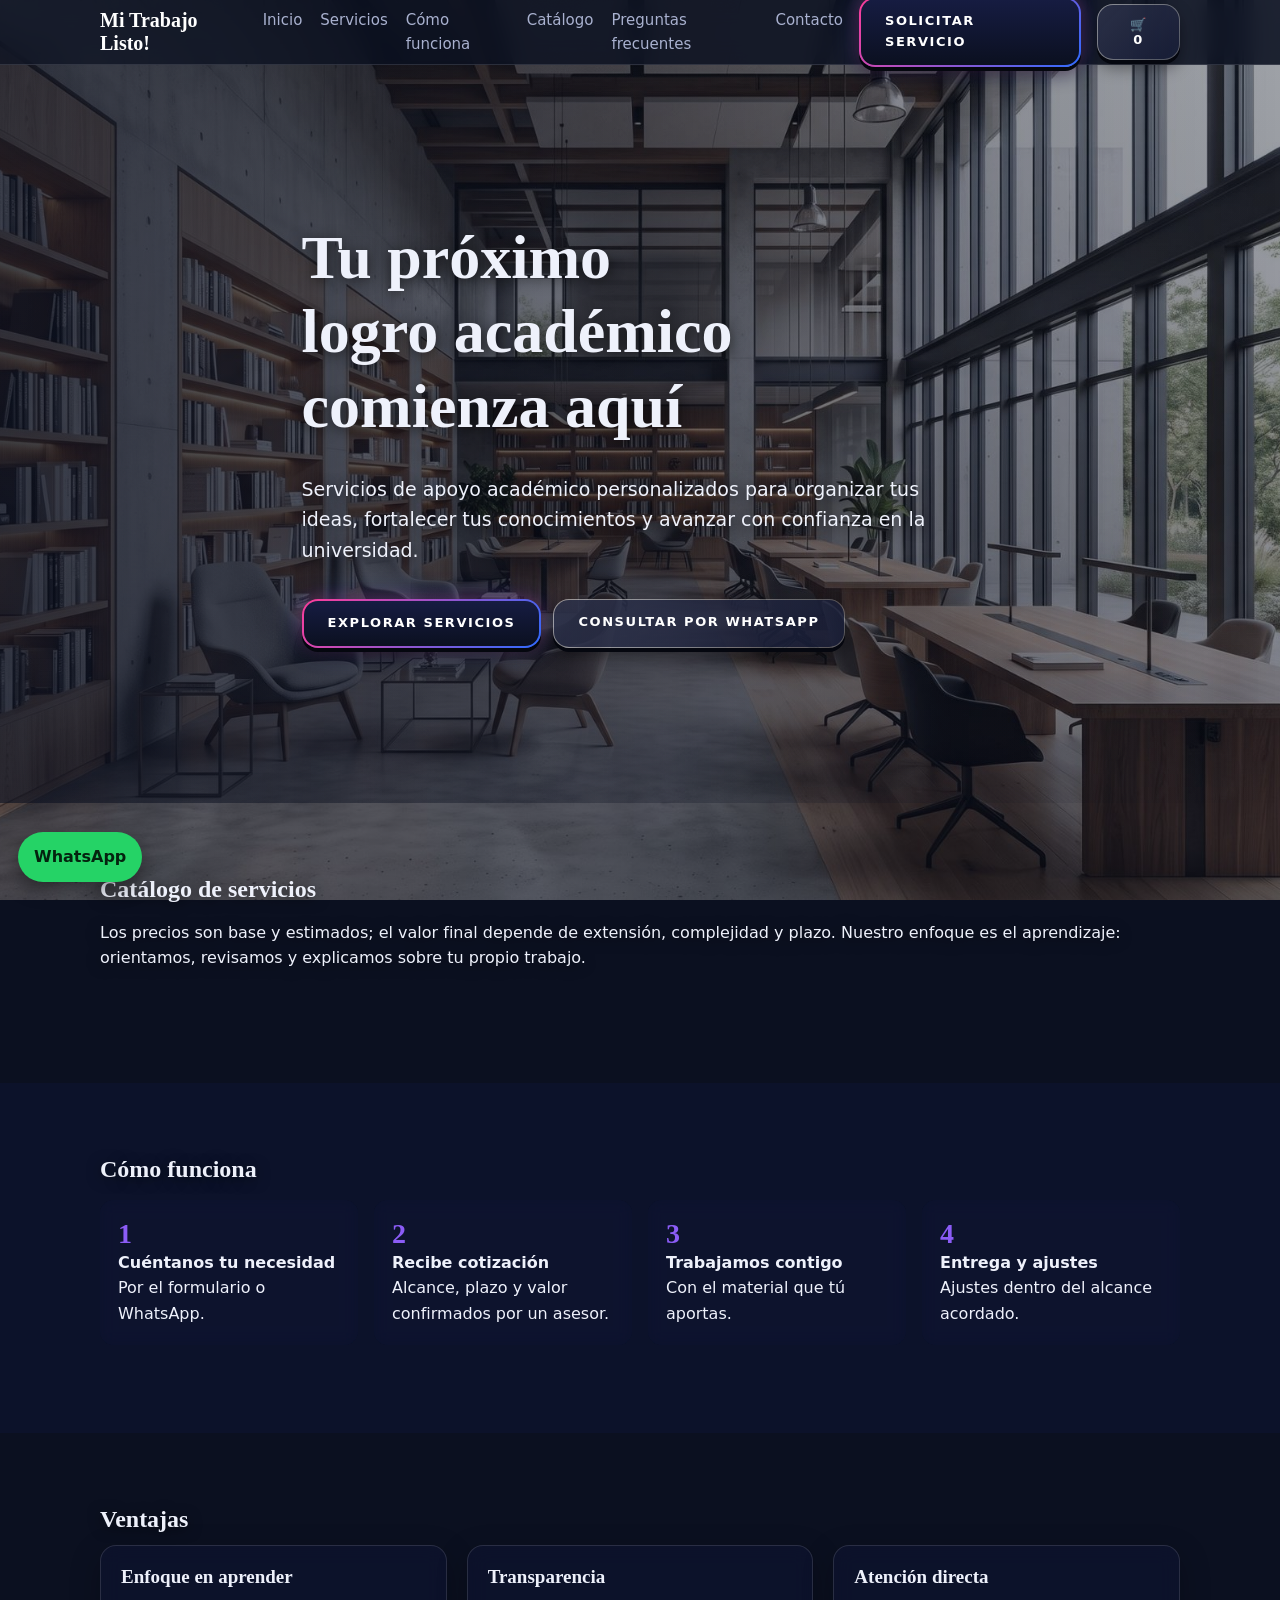
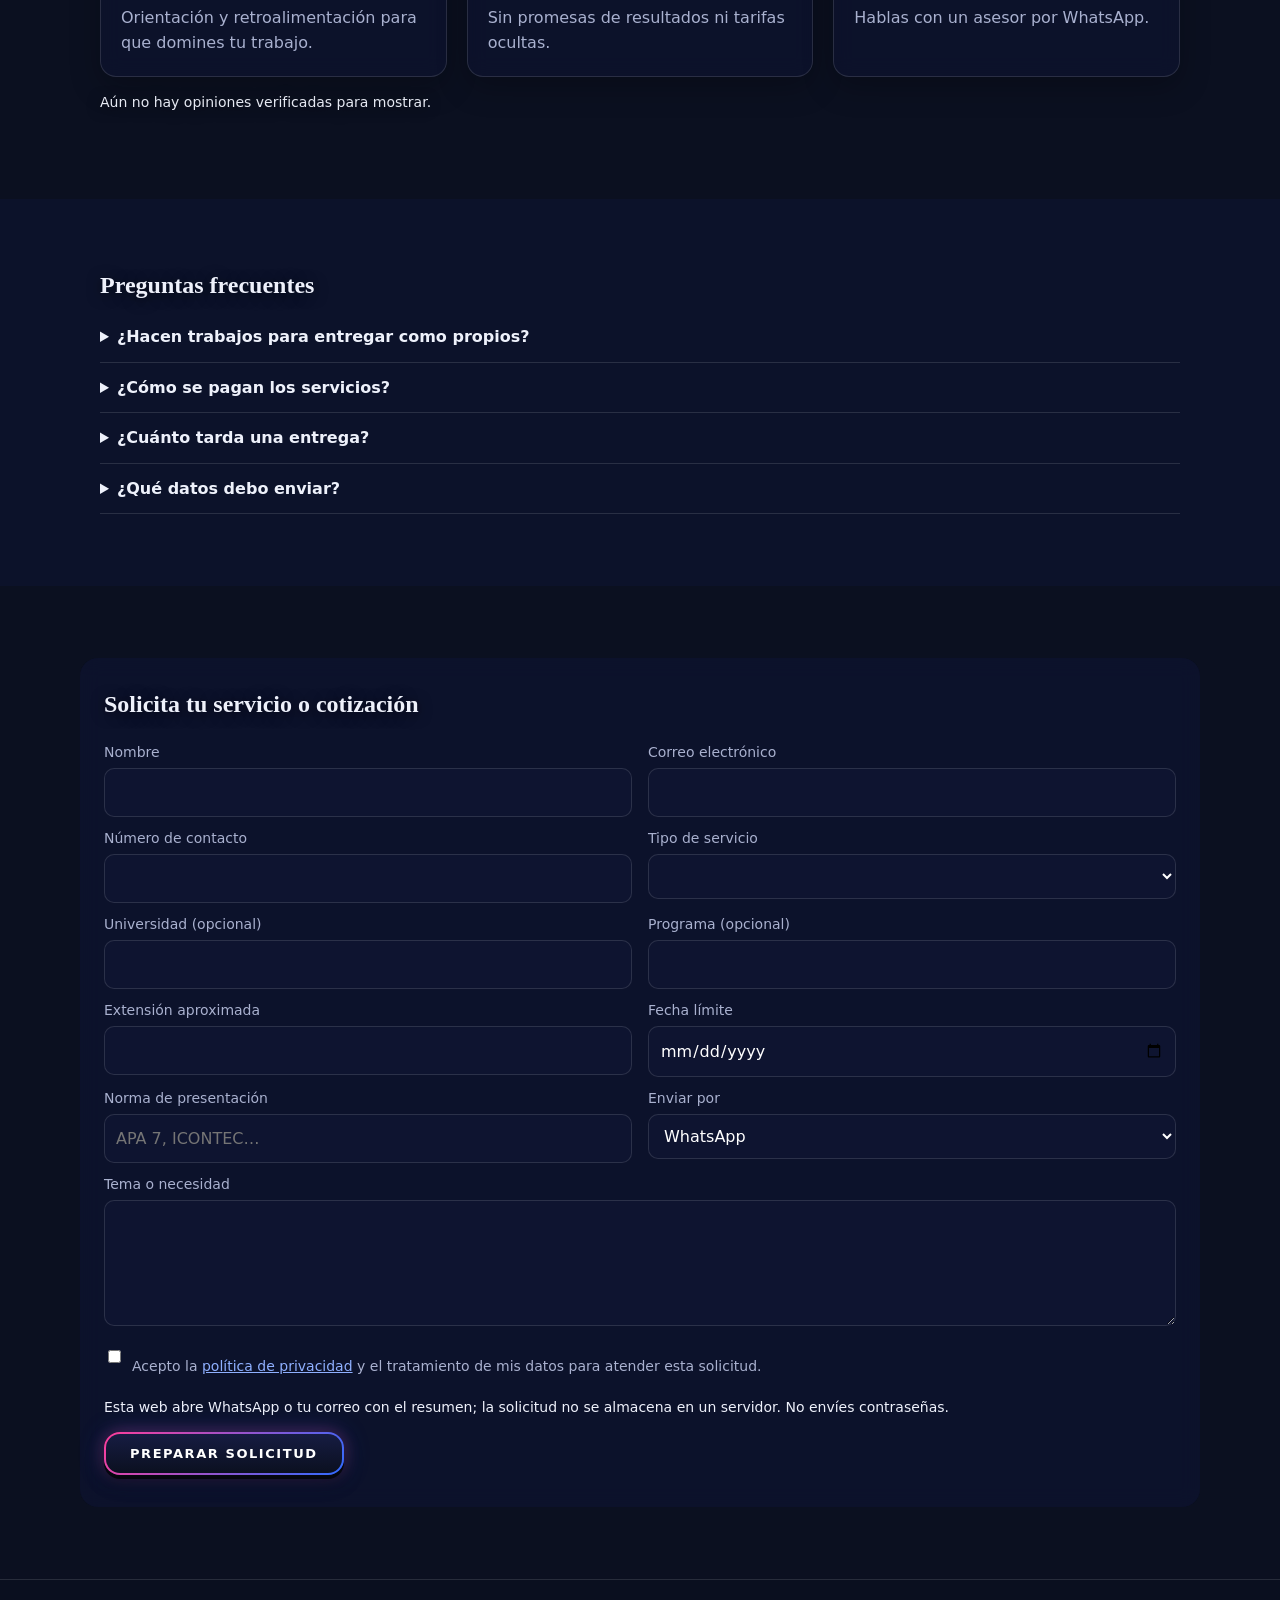
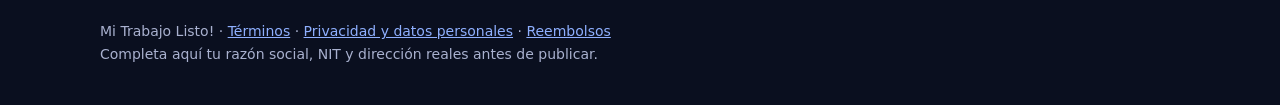
==== index.html @ 3c064697 "Update index.html" ====
<!DOCTYPE html>
<html lang="es"><head><meta charset="utf-8"><meta name="viewport" content="width=device-width,initial-scale=1">
<title>Apoyo académico universitario | Asesoría, revisión y tutorías</title>
<meta name="description" content="Servicios de apoyo académico para universitarios: revisión, asesoría, normas APA, presentaciones y tutorías. Solicita tu cotización.">
<meta property="og:title" content="Apoyo académico universitario"><meta property="og:description" content="Asesoría, revisión y tutorías para avanzar con confianza."><meta property="og:type" content="website">
<link rel="icon" href="data:image/svg+xml,%3Csvg xmlns='http://www.w3.org/2000/svg' viewBox='0 0 100 100'%3E%3Crect width='100' height='100' rx='20' fill='%232f6bff'/%3E%3Ctext x='50' y='68' font-size='56' text-anchor='middle' fill='white'%3EA%3C/text%3E%3C/svg%3E">
<link rel="stylesheet" href="css/styles.css"><link rel="stylesheet" href="css/responsive.css">
<body>
<header class="top"><div class="w bar"><a class="logo nombre" href="#inicio">Mi Trabajo Listo!</a>
<nav id="nav" aria-label="Principal"><a href="#inicio">Inicio</a><a href="#catalogo">Servicios</a><a href="#proceso">Cómo funciona</a><a href="#catalogo">Catálogo</a><a href="#faq">Preguntas frecuentes</a><a href="#contacto">Contacto</a></nav>
<a class="btn sol" href="#contacto">Solicitar servicio</a>
<button class="btn sec" id="abrirCarrito" aria-label="Abrir carrito">🛒 <span id="cuenta">0</span></button>
<button id="menuBtn" aria-label="Menú">☰</button></div></header>
<main>
<section class="hero" id="inicio"><div class="w"><h1>Tu próximo logro académico comienza aquí</h1>
<p>Servicios de apoyo académico personalizados para organizar tus ideas, fortalecer tus conocimientos y avanzar con confianza en la universidad.</p>
<div class="acc"><a class="btn" href="#catalogo">Explorar servicios</a><a class="btn sec" href="https://wa.me/573187248086?text=Hola%2C%20quisiera%20una%20consulta%20general." target="_blank" rel="noopener">Consultar por WhatsApp</a></div></div></section>

<section id="catalogo"><div class="w"><h2>Catálogo de servicios</h2><p>Los precios son base y estimados; el valor final depende de extensión, complejidad y plazo. Nuestro enfoque es el aprendizaje: orientamos, revisamos y explicamos sobre tu propio trabajo.</p>
<div id="filtros"></div><div class="grid" id="grid"></div></div></section>

<section class="alt" id="proceso"><div class="w"><h2>Cómo funciona</h2><ol class="pasos">
<li><strong>Cuéntanos tu necesidad</strong><br>Por el formulario o WhatsApp.</li><li><strong>Recibe cotización</strong><br>Alcance, plazo y valor confirmados por un asesor.</li><li><strong>Trabajamos contigo</strong><br>Con el material que tú aportas.</li><li><strong>Entrega y ajustes</strong><br>Ajustes dentro del alcance acordado.</li></ol></div></section>

<section><div class="w"><h2>Ventajas</h2><div class="grid">
<div class="card"><h3>Enfoque en aprender</h3><p>Orientación y retroalimentación para que domines tu trabajo.</p></div>
<div class="card"><h3>Transparencia</h3><p>Sin promesas de resultados ni tarifas ocultas.</p></div>
<div class="card"><h3>Atención directa</h3><p>Hablas con un asesor por WhatsApp.</p></div></div>
<p class="mini">Aún no hay opiniones verificadas para mostrar.</p></div></section>

<section class="alt" id="faq"><div class="w"><h2>Preguntas frecuentes</h2>
<details><summary>¿Hacen trabajos para entregar como propios?</summary><p>No. Ofrecemos apoyo, orientación y revisión. No suplantamos estudiantes ni ofrecemos trabajos para presentarse como producción propia.</p></details>
<details><summary>¿Cómo se pagan los servicios?</summary><p>Los medios de pago se confirman con el asesor. Esta web no procesa pagos.</p></details>
<details><summary>¿Cuánto tarda una entrega?</summary><p>Los tiempos del catálogo son estimados y se confirman antes de iniciar.</p></details>
<details><summary>¿Qué datos debo enviar?</summary><p>Solo los necesarios. Nunca contraseñas ni credenciales institucionales.</p></details></div></section>

<section id="contacto"><div class="w"><h2>Solicita tu servicio o cotización</h2>
<form id="form" novalidate><input class="hp" name="web" tabindex="-1" autocomplete="off" aria-hidden="true">
<div class="cols"><div><label for="nombre">Nombre</label><input id="nombre" name="nombre" required></div><div><label for="correo">Correo electrónico</label><input id="correo" name="correo" type="email" required></div>
<div><label for="tel">Número de contacto</label><input id="tel" name="tel" required></div><div><label for="tipo">Tipo de servicio</label><select id="tipo" name="tipo"></select></div>
<div><label for="uni">Universidad (opcional)</label><input id="uni" name="uni"></div><div><label for="prog">Programa (opcional)</label><input id="prog" name="prog"></div>
<div><label for="ext">Extensión aproximada</label><input id="ext" name="ext"></div><div><label for="fecha">Fecha límite</label><input id="fecha" name="fecha" type="date"></div>
<div><label for="norma">Norma de presentación</label><input id="norma" name="norma" placeholder="APA 7, ICONTEC…"></div><div><label for="via">Enviar por</label><select id="via" name="via"><option value="wa">WhatsApp</option><option value="correo">Correo electrónico</option></select></div></div>
<label for="necesidad">Tema o necesidad</label><textarea id="necesidad" name="necesidad" rows="4" maxlength="1500" required></textarea>
<div class="chk"><input type="checkbox" id="privacidad" name="privacidad"><label for="privacidad">Acepto la <a href="legal/privacidad.html">política de privacidad</a> y el tratamiento de mis datos para atender esta solicitud.</label></div>
<p class="mini">Esta web abre WhatsApp o tu correo con el resumen; la solicitud no se almacena en un servidor. No envíes contraseñas.</p>
<button class="btn">Preparar solicitud</button></form></div></section>
</main>
<footer><div class="w"><span class="nombre">Mi Trabajo Listo!</span> · <a href="legal/terminos.html">Términos</a> · <a href="legal/privacidad.html">Privacidad y datos personales</a> · <a href="legal/politica-reembolsos.html">Reembolsos</a><br>Completa aquí tu razón social, NIT y dirección reales antes de publicar.</div></footer>

<aside id="panel" aria-label="Carrito"><div style="display:flex;justify-content:space-between"><h3>Tu carrito</h3><button class="btn sec" id="cerrarCarrito">Seguir comprando</button></div>
<ul id="lineas"></ul><p><strong>Total estimado: <span id="total">$0</span></strong><br><span class="mini">Servicios sin precio se cotizan aparte. No es un pago.</span></p>
<button class="btn" id="waCarrito">Enviar resumen por WhatsApp</button><button class="btn sec" id="vaciar" style="margin-top:8px">Vaciar carrito</button></aside>
<div id="aviso" class="aviso" role="status" hidden></div>
<a id="waFlot" href="https://wa.me/573187248086?text=Hola%2C%20quisiera%20una%20consulta%20general." target="_blank" rel="noopener">WhatsApp</a>
<script src="js/config.js"></script><script src="js/catalogo.js"></script><script src="js/validaciones.js"></script><script src="js/carrito.js"></script><script src="js/whatsapp.js"></script><script src="js/chatbot.js"></script><script src="js/app.js"></script></script><script src="assets/js/catalogo.js"></script><script src="assets/js/validaciones.js"></script><script src="assets/js/carrito.js"></script><script src="assets/js/whatsapp.js"></script><script src="assets/js/chatbot.js"></script><script src="assets/js/app.js"></script>
</body></html>
---- css/styles.css ----
:root{--bg:#0b1020;--bg2:#121933;--tx:#eef1fb;--mut:#a9b1cf;--az:#2f6bff;--vi:#8b5cf6;--bd:rgba(255,255,255,.12)}
*{box-sizing:border-box}html{scroll-behavior:smooth;scroll-padding-top:72px}
body{margin:0;font:16px/1.6 "Segoe UI",system-ui,sans-serif;background:var(--bg);color:var(--tx)}
a{color:#8fb0ff}h1,h2,h3{font-family:Georgia,"Times New Roman",serif;line-height:1.2;margin:0 0 .5em}
.w{max-width:1120px;margin:auto;padding:0 20px}section{padding:72px 0}
header.top{position:sticky;top:0;z-index:20;background:rgba(11,16,32,.88);backdrop-filter:blur(10px);border-bottom:1px solid var(--bd)}
.bar{display:flex;align-items:center;gap:16px;height:64px}.logo{font:700 20px Georgia,serif;color:#fff;text-decoration:none;margin-right:auto}
nav{display:flex;gap:18px}nav a{color:var(--mut);text-decoration:none;font-size:15px}nav a:hover{color:#fff}
.btn{background:linear-gradient(135deg,var(--az),var(--vi));color:#fff;border:0;border-radius:10px;padding:10px 18px;font:600 15px inherit;cursor:pointer;text-decoration:none;display:inline-block;transition:transform .15s,filter .15s}
.btn:hover{filter:brightness(1.1);transform:translateY(-1px)}.btn.sec{background:transparent;border:1px solid var(--bd)}
:focus-visible{outline:3px solid #fff;outline-offset:2px}
#menuBtn{display:none;background:none;border:1px solid var(--bd);color:#fff;border-radius:8px;padding:6px 10px}
.hero{min-height:82vh;display:flex;align-items:center;background:radial-gradient(900px 500px at 80% 10%,rgba(139,92,246,.35),transparent),radial-gradient(800px 500px at 10% 90%,rgba(47,107,255,.35),transparent),linear-gradient(180deg,#0b1020,#10173a)}
/* Para foto real: background-image:linear-gradient(rgba(11,16,32,.75),rgba(11,16,32,.9)),url(../img/hero.jpg);background-size:cover */
.hero h1{font-size:clamp(34px,6vw,62px);max-width:14ch}.hero p{max-width:56ch;color:var(--mut);font-size:19px}.hero .acc{display:flex;gap:12px;flex-wrap:wrap;margin-top:24px}
.grid{display:grid;grid-template-columns:repeat(auto-fill,minmax(290px,1fr));gap:20px}
.card{background:rgba(255,255,255,.05);border:1px solid var(--bd);border-radius:16px;padding:20px;display:flex;flex-direction:column;gap:6px;box-shadow:0 10px 30px rgba(0,0,0,.25)}
.card h3{font-size:19px}.card p{margin:0;color:var(--mut)}.mini{font-size:14px}.precio{color:#fff!important;font-weight:700}
.tag{font-size:12px;color:#c7b8ff}.acc{display:flex;gap:8px;flex-wrap:wrap;margin-top:auto;padding-top:10px}
#filtros{display:flex;gap:8px;flex-wrap:wrap;margin:16px 0 24px}.chip{background:none;color:var(--mut);border:1px solid var(--bd);border-radius:99px;padding:6px 14px;cursor:pointer}.chip.on{background:var(--az);color:#fff}
.pasos{counter-reset:p;list-style:none;padding:0;display:grid;grid-template-columns:repeat(auto-fit,minmax(220px,1fr));gap:16px}
.pasos li{counter-increment:p;background:var(--bg2);border-radius:14px;padding:18px}.pasos li::before{content:counter(p);display:block;font:700 28px Georgia,serif;color:var(--vi)}
.alt{background:var(--bg2)}details{border-bottom:1px solid var(--bd);padding:12px 0}summary{cursor:pointer;font-weight:600}
form label{display:block;margin:10px 0 4px;font-size:14px;color:var(--mut)}
input,select,textarea{width:100%;padding:11px;border-radius:10px;border:1px solid var(--bd);background:#0e1430;color:#fff;font:inherit}
.cols{display:grid;grid-template-columns:1fr 1fr;gap:0 16px}.chk{display:flex;gap:8px;align-items:flex-start;margin-top:12px}.chk input{width:auto;margin-top:5px}
.hp{position:absolute;left:-9999px}.aviso{position:fixed;left:50%;transform:translateX(-50%);bottom:90px;z-index:60;padding:12px 18px;border-radius:10px;max-width:90vw}.aviso.ok{background:#12633a}.aviso.err{background:#8a1c2b}
#panel{position:fixed;top:0;right:0;height:100%;width:min(400px,100%);background:#0e1430;border-left:1px solid var(--bd);transform:translateX(100%);transition:transform .25s;z-index:50;padding:20px;display:flex;flex-direction:column}#panel.abierto{transform:none}
#lineas{list-style:none;padding:0;overflow:auto;flex:1}#lineas li{display:flex;justify-content:space-between;gap:10px;padding:10px 0;border-bottom:1px solid var(--bd)}
.qty{display:flex;gap:6px;align-items:center}.qty button{background:#1b2350;color:#fff;border:0;border-radius:6px;width:30px;height:30px;cursor:pointer}
#waFlot{position:fixed;left:18px;bottom:18px;z-index:40;background:#25d366;color:#04230f;border-radius:99px;padding:12px 16px;font-weight:700;text-decoration:none;box-shadow:0 6px 20px rgba(0,0,0,.4)}
#cb-btn{position:fixed;right:18px;bottom:18px;z-index:40;width:54px;height:54px;border-radius:50%;border:0;background:var(--az);font-size:24px;cursor:pointer}
#cb{position:fixed;right:18px;bottom:84px;z-index:45;width:min(360px,calc(100vw - 36px));height:min(520px,70vh);background:#0e1430;border:1px solid var(--bd);border-radius:16px;display:flex;flex-direction:column;overflow:hidden}#cb[hidden]{display:none}
#cb header{display:flex;justify-content:space-between;padding:12px;background:var(--bg2)}#cb header button{background:none;border:0;color:#fff;cursor:pointer}
#cb-log{flex:1;overflow:auto;padding:12px;display:flex;flex-direction:column;gap:8px}.m{padding:9px 12px;border-radius:12px;max-width:85%;font-size:14px}.m.bot{background:#1b2350}.m.yo{background:var(--az);align-self:flex-end}
#cb-q{display:flex;gap:6px;overflow-x:auto;padding:6px 10px}#cb-q button{white-space:nowrap;background:none;border:1px solid var(--bd);color:var(--mut);border-radius:99px;padding:4px 10px;cursor:pointer;font-size:12px}
#cb-f{display:flex;gap:6px;padding:10px}#cb-f button{background:var(--az);color:#fff;border:0;border-radius:8px;padding:0 12px}
footer{padding:40px 0;border-top:1px solid var(--bd);color:var(--mut);font-size:14px}
.legal{max-width:760px;margin:auto;padding:40px 20px}.legal h2{margin-top:1.6em}
@media(max-width:820px){nav{display:none;position:absolute;top:64px;left:0;right:0;flex-direction:column;background:var(--bg);padding:16px 20px}nav.abierto{display:flex}#menuBtn{display:block}.cols{grid-template-columns:1fr}.bar>.btn.sol{display:none}}
@media(prefers-reduced-motion:reduce){*{transition:none!important;scroll-behavior:auto!important}}
/* ===== Fondo con imagen en toda la página ===== */
body{background:#0b1020}
body::before{content:"";position:fixed;inset:0;z-index:-1;
  background:linear-gradient(180deg,rgba(11,16,32,.72),rgba(11,16,32,.9)),url(../biblioteca.jpg) center/cover no-repeat}
.hero{background:linear-gradient(90deg,rgba(11,16,32,.7) 0%,rgba(11,16,32,.2) 70%,rgba(11,16,32,.05) 100%)}
.hero p{color:#dfe5fa}
.alt{background:rgba(14,20,48,.82);backdrop-filter:blur(8px)}
.card{background:rgba(14,20,48,.62);backdrop-filter:blur(10px)}
.pasos li{background:rgba(14,20,48,.7);backdrop-filter:blur(8px)}
footer{background:rgba(11,16,32,.88)}
/* ===== Botones 3D con brillo ===== */
.btn{
  position:relative;display:inline-block;overflow:hidden;cursor:pointer;
  padding:12px 24px;border:2px solid transparent;border-radius:16px;
  font-family:inherit;font-weight:700;font-size:13px;letter-spacing:.12em;text-transform:uppercase;
  color:#fff;text-decoration:none;user-select:none;-webkit-tap-highlight-color:transparent;
  background:linear-gradient(#161c42,#0b1020) padding-box,linear-gradient(135deg,#ff3d9a,#2f6bff) border-box;
  box-shadow:0 4px 0 #05070f,0 8px 18px rgba(0,0,0,.45),0 0 16px rgba(255,61,154,.28),0 0 26px rgba(47,107,255,.25);
  transition:transform .15s,box-shadow .25s;filter:none;
}
.btn::after{content:"";position:absolute;top:0;left:-60%;width:40%;height:100%;
  background:linear-gradient(100deg,transparent,rgba(255,255,255,.28),transparent);
  transform:skewX(-20deg);transition:left .5s}
.btn:hover{transform:translateY(-2px);filter:none;
  box-shadow:0 6px 0 #05070f,0 12px 24px rgba(0,0,0,.5),0 0 22px rgba(255,61,154,.5),0 0 38px rgba(47,107,255,.45)}
.btn:hover::after{left:130%}
.btn:active{transform:translateY(3px);
  box-shadow:0 1px 0 #05070f,0 3px 8px rgba(0,0,0,.5),0 0 14px rgba(255,61,154,.4)}
.btn.sec{
  background:linear-gradient(rgba(14,20,48,.75),rgba(14,20,48,.75)) padding-box,linear-gradient(135deg,rgba(255,255,255,.45),rgba(255,255,255,.12)) border-box;
  box-shadow:0 4px 0 #05070f,0 8px 16px rgba(0,0,0,.4)}
.btn.sec:hover{box-shadow:0 6px 0 #05070f,0 12px 22px rgba(0,0,0,.45),0 0 20px rgba(143,176,255,.35)}
/* ===== Fondo más claro y visible ===== */
body::before{background:linear-gradient(180deg,rgba(11,16,32,.38),rgba(11,16,32,.55)),url(../biblioteca.jpg) center/cover no-repeat}
.hero{background:linear-gradient(90deg,rgba(11,16,32,.62) 0%,rgba(11,16,32,.25) 55%,rgba(11,16,32,0) 100%)}
h1,h2,.hero p,section>.w>p{text-shadow:0 2px 14px rgba(0,0,0,.65)}
section>.w>p,.hero p{color:#eef1fb}
.alt{background:rgba(14,20,48,.7)}
.card{background:rgba(14,20,48,.68)}
.pasos li{background:rgba(14,20,48,.72)}
.chip{background:rgba(14,20,48,.6)}
#contacto .w{background:rgba(14,20,48,.74);backdrop-filter:blur(10px);border-radius:18px;padding:32px 24px}
footer{background:rgba(11,16,32,.8)}
---- css/responsive.css ----
/* Ajustes responsive adicionales aquí (el responsive base está en styles.css) */
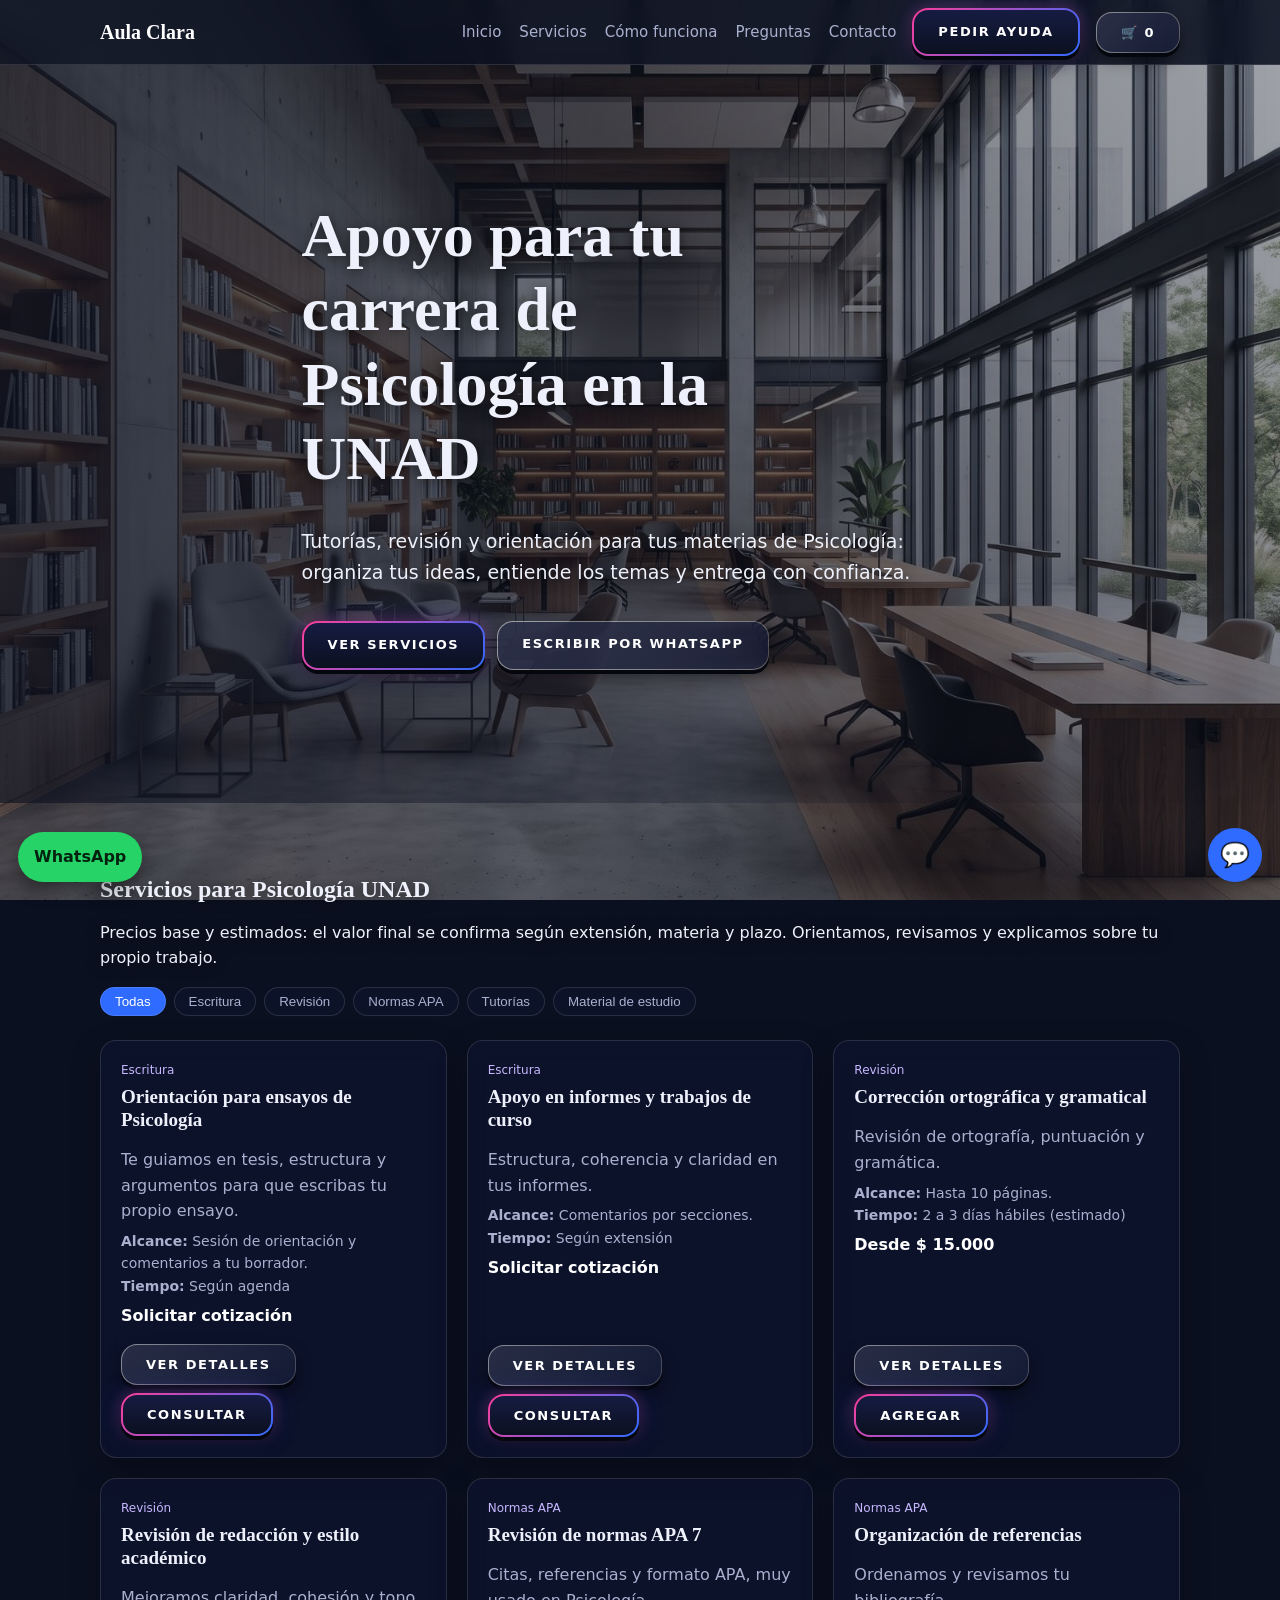
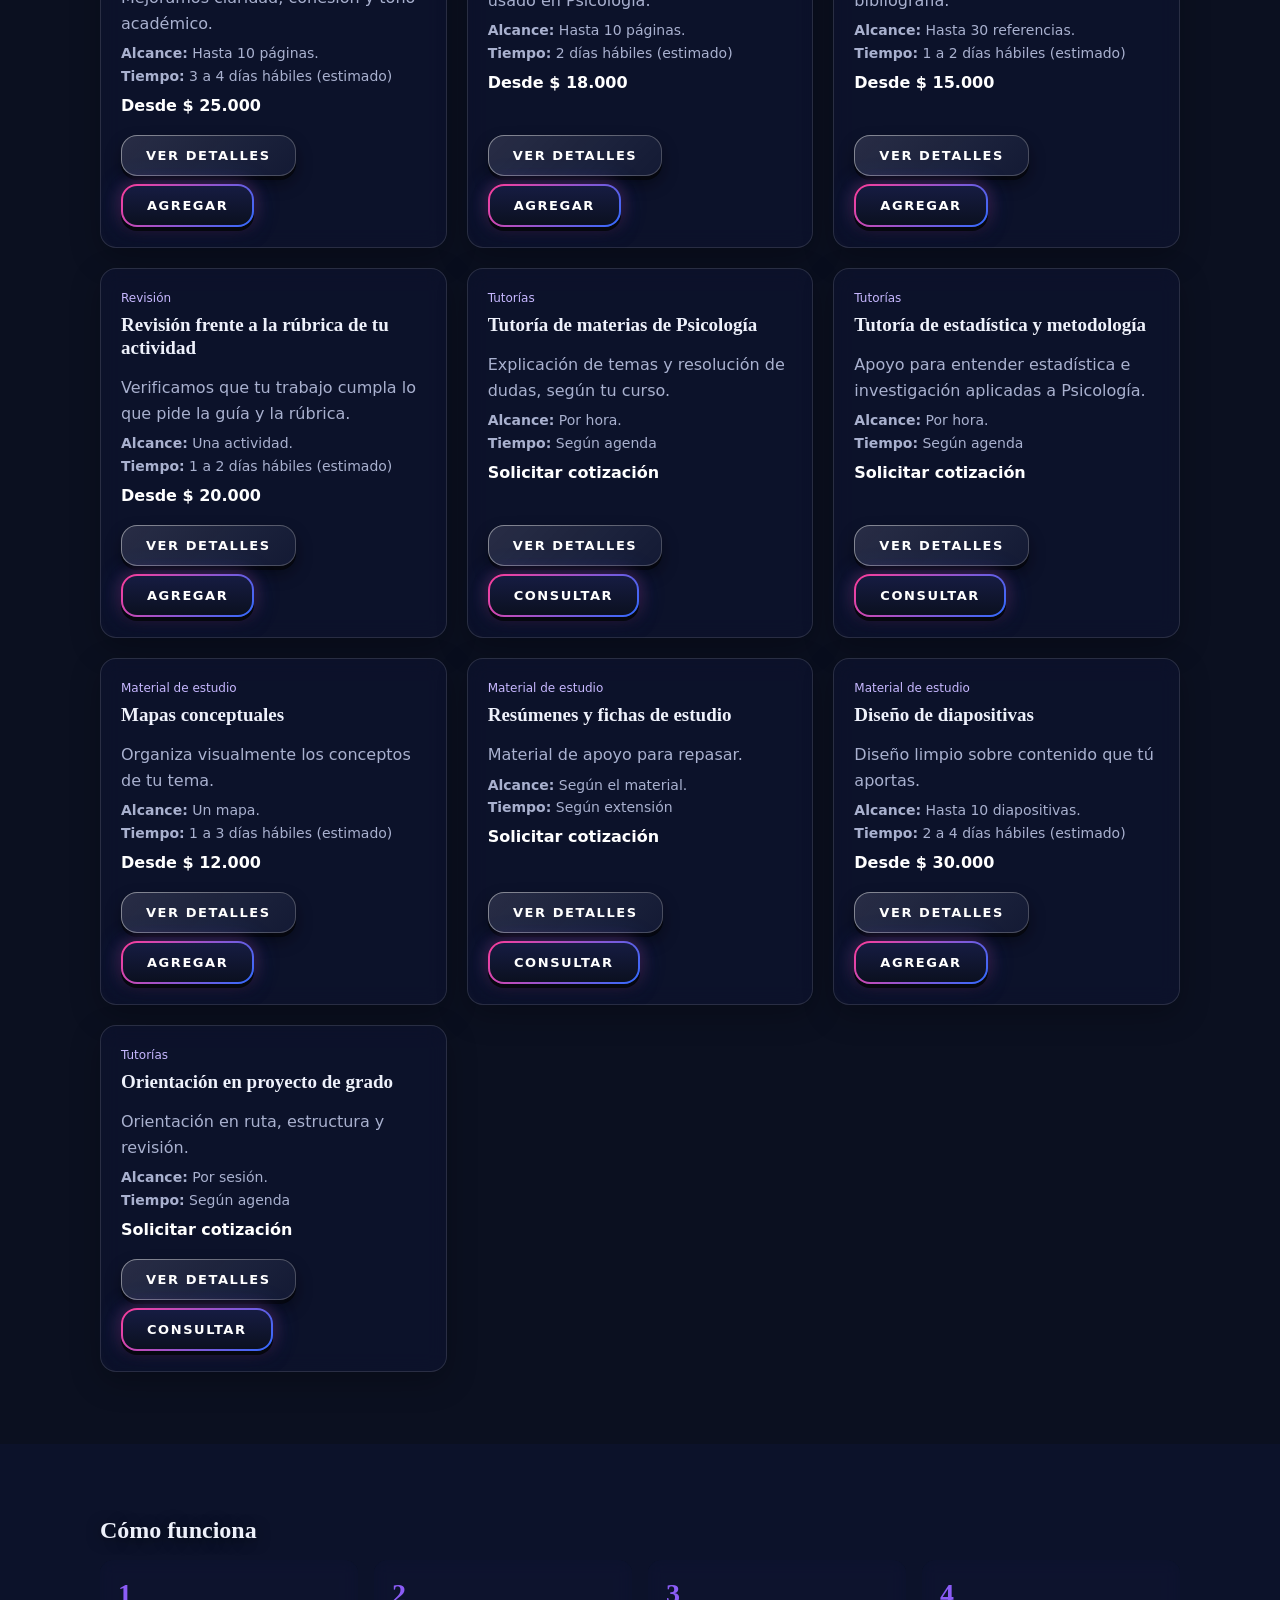
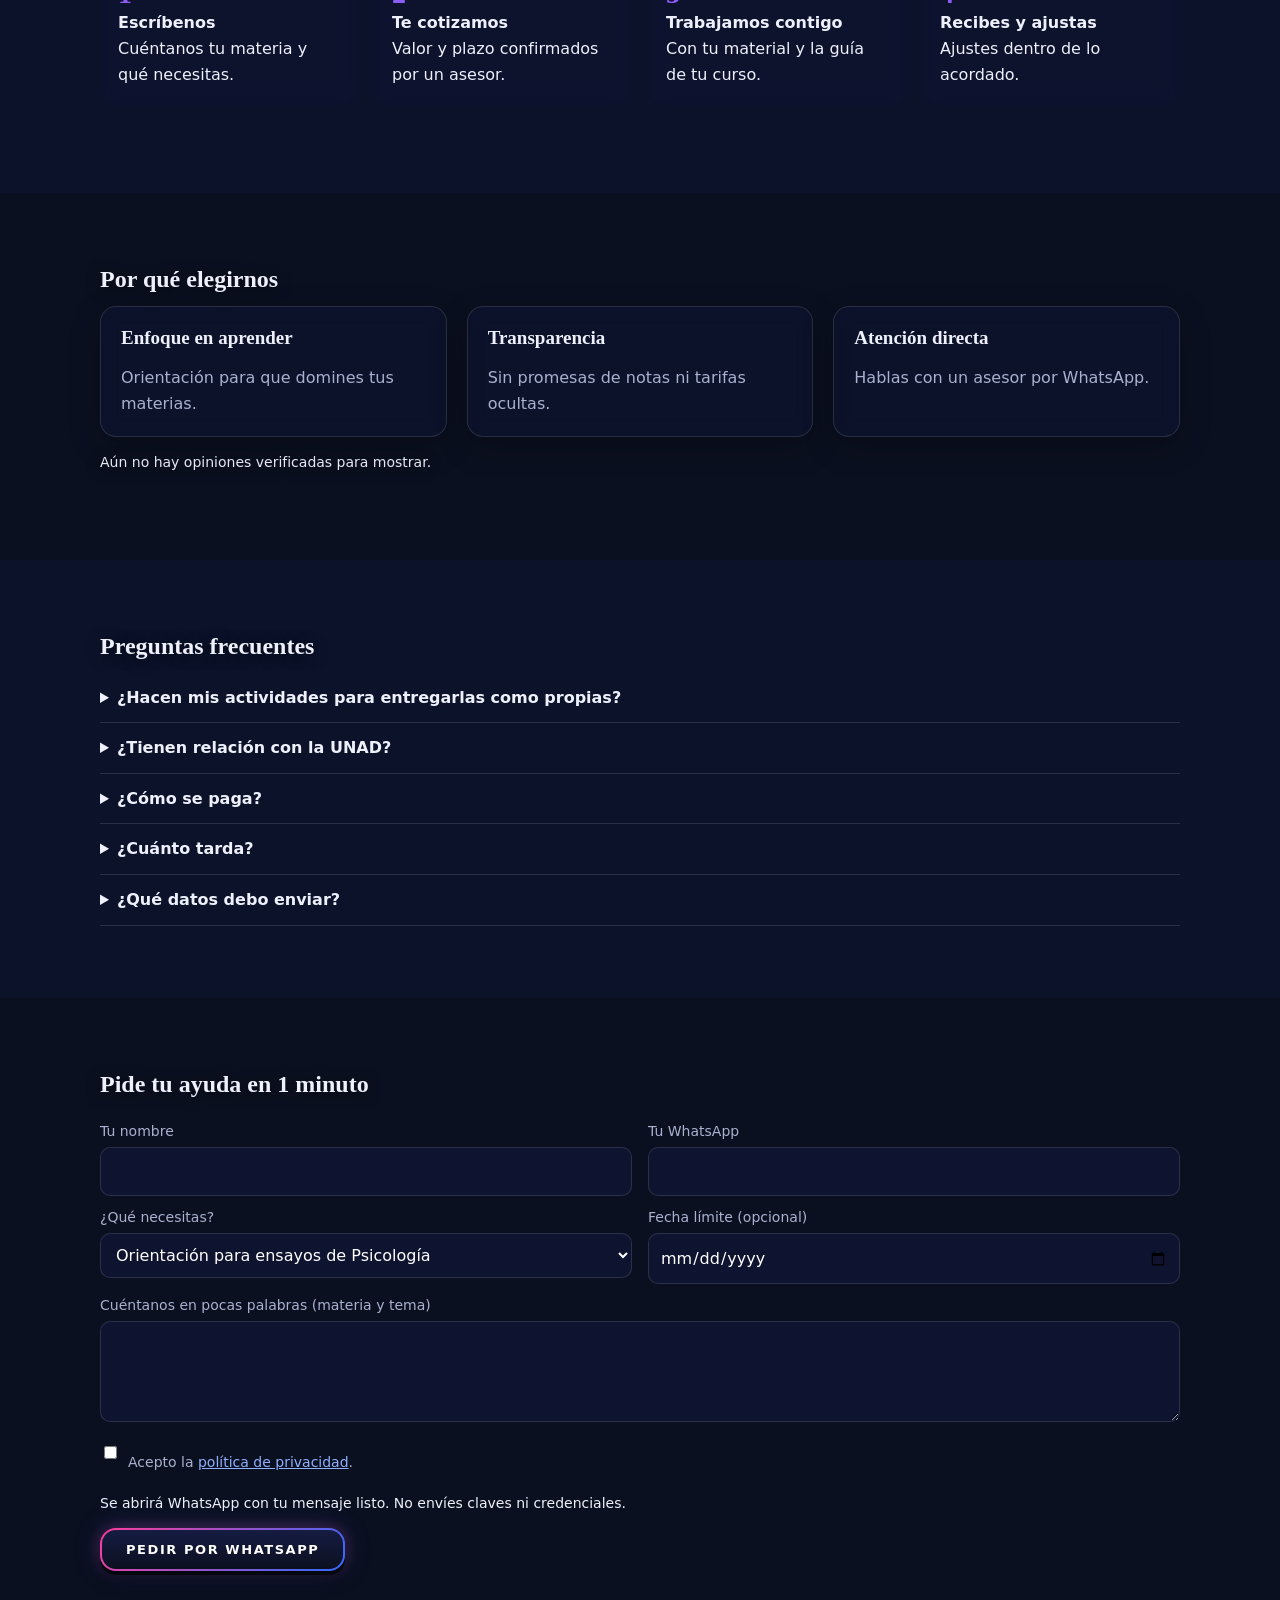
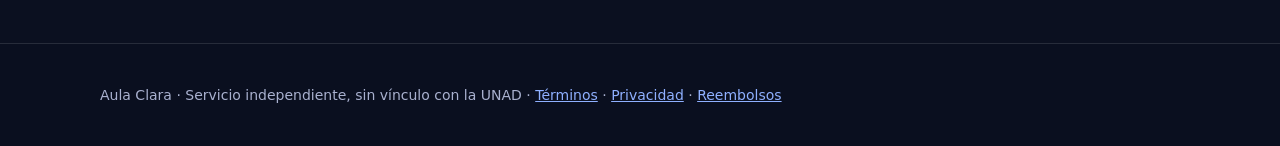
==== commit 9a3ef978: "Update index.html" ====
--- a/index.html
+++ b/index.html
@@ -1,57 +1,149 @@
 <!DOCTYPE html>
 <html lang="es"><head><meta charset="utf-8"><meta name="viewport" content="width=device-width,initial-scale=1">
-<title>Apoyo académico universitario | Asesoría, revisión y tutorías</title>
-<meta name="description" content="Servicios de apoyo académico para universitarios: revisión, asesoría, normas APA, presentaciones y tutorías. Solicita tu cotización.">
-<meta property="og:title" content="Apoyo académico universitario"><meta property="og:description" content="Asesoría, revisión y tutorías para avanzar con confianza."><meta property="og:type" content="website">
+<title>Apoyo académico para estudiantes de Psicología UNAD</title>
+<meta name="description" content="Tutorías, revisión y orientación para estudiantes de Psicología de la UNAD. Pide ayuda por WhatsApp.">
+<meta property="og:title" content="Apoyo académico para Psicología UNAD"><meta property="og:type" content="website">
 <link rel="icon" href="data:image/svg+xml,%3Csvg xmlns='http://www.w3.org/2000/svg' viewBox='0 0 100 100'%3E%3Crect width='100' height='100' rx='20' fill='%232f6bff'/%3E%3Ctext x='50' y='68' font-size='56' text-anchor='middle' fill='white'%3EA%3C/text%3E%3C/svg%3E">
-<link rel="stylesheet" href="css/styles.css"><link rel="stylesheet" href="css/responsive.css">
+<link rel="stylesheet" href="css/styles.css"></head>
 <body>
-<header class="top"><div class="w bar"><a class="logo nombre" href="#inicio">Mi Trabajo Listo!</a>
-<nav id="nav" aria-label="Principal"><a href="#inicio">Inicio</a><a href="#catalogo">Servicios</a><a href="#proceso">Cómo funciona</a><a href="#catalogo">Catálogo</a><a href="#faq">Preguntas frecuentes</a><a href="#contacto">Contacto</a></nav>
-<a class="btn sol" href="#contacto">Solicitar servicio</a>
-<button class="btn sec" id="abrirCarrito" aria-label="Abrir carrito">🛒 <span id="cuenta">0</span></button>
-<button id="menuBtn" aria-label="Menú">☰</button></div></header>
+<header class="top"><div class="w bar"><a class="logo" href="#inicio">Aula Clara</a>
+<nav id="nav" aria-label="Principal"><a href="#inicio">Inicio</a><a href="#catalogo">Servicios</a><a href="#proceso">Cómo funciona</a><a href="#faq">Preguntas</a><a href="#pedir">Contacto</a></nav>
+<a class="btn sol" href="#pedir">Pedir ayuda</a>
+<button class="btn sec" id="abrirCarrito" type="button" aria-label="Abrir carrito">🛒 <span id="cuenta">0</span></button>
+<button id="menuBtn" type="button" aria-label="Menú">☰</button></div></header>
 <main>
-<section class="hero" id="inicio"><div class="w"><h1>Tu próximo logro académico comienza aquí</h1>
-<p>Servicios de apoyo académico personalizados para organizar tus ideas, fortalecer tus conocimientos y avanzar con confianza en la universidad.</p>
-<div class="acc"><a class="btn" href="#catalogo">Explorar servicios</a><a class="btn sec" href="https://wa.me/573187248086?text=Hola%2C%20quisiera%20una%20consulta%20general." target="_blank" rel="noopener">Consultar por WhatsApp</a></div></div></section>
+<section class="hero" id="inicio"><div class="w"><h1>Apoyo para tu carrera de Psicología en la UNAD</h1>
+<p>Tutorías, revisión y orientación para tus materias de Psicología: organiza tus ideas, entiende los temas y entrega con confianza.</p>
+<div class="acc"><a class="btn" href="#catalogo">Ver servicios</a><a class="btn sec" href="https://wa.me/573187248086?text=Hola%2C%20soy%20estudiante%20de%20Psicolog%C3%ADa%20UNAD%20y%20quisiera%20una%20consulta." target="_blank" rel="noopener">Escribir por WhatsApp</a></div></div></section>
 
-<section id="catalogo"><div class="w"><h2>Catálogo de servicios</h2><p>Los precios son base y estimados; el valor final depende de extensión, complejidad y plazo. Nuestro enfoque es el aprendizaje: orientamos, revisamos y explicamos sobre tu propio trabajo.</p>
+<section id="catalogo"><div class="w"><h2>Servicios para Psicología UNAD</h2><p>Precios base y estimados: el valor final se confirma según extensión, materia y plazo. Orientamos, revisamos y explicamos sobre tu propio trabajo.</p>
 <div id="filtros"></div><div class="grid" id="grid"></div></div></section>
 
 <section class="alt" id="proceso"><div class="w"><h2>Cómo funciona</h2><ol class="pasos">
-<li><strong>Cuéntanos tu necesidad</strong><br>Por el formulario o WhatsApp.</li><li><strong>Recibe cotización</strong><br>Alcance, plazo y valor confirmados por un asesor.</li><li><strong>Trabajamos contigo</strong><br>Con el material que tú aportas.</li><li><strong>Entrega y ajustes</strong><br>Ajustes dentro del alcance acordado.</li></ol></div></section>
+<li><strong>Escríbenos</strong><br>Cuéntanos tu materia y qué necesitas.</li><li><strong>Te cotizamos</strong><br>Valor y plazo confirmados por un asesor.</li><li><strong>Trabajamos contigo</strong><br>Con tu material y la guía de tu curso.</li><li><strong>Recibes y ajustas</strong><br>Ajustes dentro de lo acordado.</li></ol></div></section>
 
-<section><div class="w"><h2>Ventajas</h2><div class="grid">
-<div class="card"><h3>Enfoque en aprender</h3><p>Orientación y retroalimentación para que domines tu trabajo.</p></div>
-<div class="card"><h3>Transparencia</h3><p>Sin promesas de resultados ni tarifas ocultas.</p></div>
+<section><div class="w"><h2>Por qué elegirnos</h2><div class="grid">
+<div class="card"><h3>Enfoque en aprender</h3><p>Orientación para que domines tus materias.</p></div>
+<div class="card"><h3>Transparencia</h3><p>Sin promesas de notas ni tarifas ocultas.</p></div>
 <div class="card"><h3>Atención directa</h3><p>Hablas con un asesor por WhatsApp.</p></div></div>
 <p class="mini">Aún no hay opiniones verificadas para mostrar.</p></div></section>
 
 <section class="alt" id="faq"><div class="w"><h2>Preguntas frecuentes</h2>
-<details><summary>¿Hacen trabajos para entregar como propios?</summary><p>No. Ofrecemos apoyo, orientación y revisión. No suplantamos estudiantes ni ofrecemos trabajos para presentarse como producción propia.</p></details>
-<details><summary>¿Cómo se pagan los servicios?</summary><p>Los medios de pago se confirman con el asesor. Esta web no procesa pagos.</p></details>
-<details><summary>¿Cuánto tarda una entrega?</summary><p>Los tiempos del catálogo son estimados y se confirman antes de iniciar.</p></details>
-<details><summary>¿Qué datos debo enviar?</summary><p>Solo los necesarios. Nunca contraseñas ni credenciales institucionales.</p></details></div></section>
+<details><summary>¿Hacen mis actividades para entregarlas como propias?</summary><p>No. Damos tutoría, orientación y revisión sobre tu propio trabajo. No suplantamos estudiantes ni ofrecemos trabajos para presentar como propios.</p></details>
+<details><summary>¿Tienen relación con la UNAD?</summary><p>No. Somos un servicio independiente, sin vínculo con la UNAD.</p></details>
+<details><summary>¿Cómo se paga?</summary><p>Los medios de pago los confirma el asesor. Esta web no procesa pagos.</p></details>
+<details><summary>¿Cuánto tarda?</summary><p>Los tiempos son estimados y se confirman antes de empezar.</p></details>
+<details><summary>¿Qué datos debo enviar?</summary><p>Solo los necesarios. Nunca claves del campus virtual ni credenciales.</p></details></div></section>
 
-<section id="contacto"><div class="w"><h2>Solicita tu servicio o cotización</h2>
+<section id="pedir"><div class="w"><h2>Pide tu ayuda en 1 minuto</h2>
 <form id="form" novalidate><input class="hp" name="web" tabindex="-1" autocomplete="off" aria-hidden="true">
-<div class="cols"><div><label for="nombre">Nombre</label><input id="nombre" name="nombre" required></div><div><label for="correo">Correo electrónico</label><input id="correo" name="correo" type="email" required></div>
-<div><label for="tel">Número de contacto</label><input id="tel" name="tel" required></div><div><label for="tipo">Tipo de servicio</label><select id="tipo" name="tipo"></select></div>
-<div><label for="uni">Universidad (opcional)</label><input id="uni" name="uni"></div><div><label for="prog">Programa (opcional)</label><input id="prog" name="prog"></div>
-<div><label for="ext">Extensión aproximada</label><input id="ext" name="ext"></div><div><label for="fecha">Fecha límite</label><input id="fecha" name="fecha" type="date"></div>
-<div><label for="norma">Norma de presentación</label><input id="norma" name="norma" placeholder="APA 7, ICONTEC…"></div><div><label for="via">Enviar por</label><select id="via" name="via"><option value="wa">WhatsApp</option><option value="correo">Correo electrónico</option></select></div></div>
-<label for="necesidad">Tema o necesidad</label><textarea id="necesidad" name="necesidad" rows="4" maxlength="1500" required></textarea>
-<div class="chk"><input type="checkbox" id="privacidad" name="privacidad"><label for="privacidad">Acepto la <a href="legal/privacidad.html">política de privacidad</a> y el tratamiento de mis datos para atender esta solicitud.</label></div>
-<p class="mini">Esta web abre WhatsApp o tu correo con el resumen; la solicitud no se almacena en un servidor. No envíes contraseñas.</p>
-<button class="btn">Preparar solicitud</button></form></div></section>
+<div class="cols"><div><label for="nombre">Tu nombre</label><input id="nombre" name="nombre" required></div>
+<div><label for="tel">Tu WhatsApp</label><input id="tel" name="tel" inputmode="tel" required></div>
+<div><label for="tipo">¿Qué necesitas?</label><select id="tipo" name="tipo"></select></div>
+<div><label for="fecha">Fecha límite (opcional)</label><input id="fecha" name="fecha" type="date"></div></div>
+<label for="necesidad">Cuéntanos en pocas palabras (materia y tema)</label><textarea id="necesidad" name="necesidad" rows="3" maxlength="800" required></textarea>
+<div class="chk"><input type="checkbox" id="privacidad" name="privacidad"><label for="privacidad">Acepto la <a href="legal/privacidad.html">política de privacidad</a>.</label></div>
+<p class="mini">Se abrirá WhatsApp con tu mensaje listo. No envíes claves ni credenciales.</p>
+<button class="btn" type="submit">Pedir por WhatsApp</button></form></div></section>
 </main>
-<footer><div class="w"><span class="nombre">Mi Trabajo Listo!</span> · <a href="legal/terminos.html">Términos</a> · <a href="legal/privacidad.html">Privacidad y datos personales</a> · <a href="legal/politica-reembolsos.html">Reembolsos</a><br>Completa aquí tu razón social, NIT y dirección reales antes de publicar.</div></footer>
+<footer><div class="w">Aula Clara · Servicio independiente, sin vínculo con la UNAD · <a href="legal/terminos.html">Términos</a> · <a href="legal/privacidad.html">Privacidad</a> · <a href="legal/politica-reembolsos.html">Reembolsos</a></div></footer>
 
-<aside id="panel" aria-label="Carrito"><div style="display:flex;justify-content:space-between"><h3>Tu carrito</h3><button class="btn sec" id="cerrarCarrito">Seguir comprando</button></div>
-<ul id="lineas"></ul><p><strong>Total estimado: <span id="total">$0</span></strong><br><span class="mini">Servicios sin precio se cotizan aparte. No es un pago.</span></p>
-<button class="btn" id="waCarrito">Enviar resumen por WhatsApp</button><button class="btn sec" id="vaciar" style="margin-top:8px">Vaciar carrito</button></aside>
+<aside id="panel" aria-label="Carrito"><div style="display:flex;justify-content:space-between;gap:8px"><h3>Tu carrito</h3><button class="btn sec" id="cerrarCarrito" type="button">Seguir viendo</button></div>
+<ul id="lineas"></ul><p><strong>Total estimado: <span id="total">$0</span></strong><br><span class="mini">Los servicios sin precio se cotizan aparte. No es un pago.</span></p>
+<button class="btn" id="waCarrito" type="button">Enviar por WhatsApp</button><button class="btn sec" id="vaciar" type="button" style="margin-top:8px">Vaciar carrito</button></aside>
 <div id="aviso" class="aviso" role="status" hidden></div>
-<a id="waFlot" href="https://wa.me/573187248086?text=Hola%2C%20quisiera%20una%20consulta%20general." target="_blank" rel="noopener">WhatsApp</a>
-<script src="js/config.js"></script><script src="js/catalogo.js"></script><script src="js/validaciones.js"></script><script src="js/carrito.js"></script><script src="js/whatsapp.js"></script><script src="js/chatbot.js"></script><script src="js/app.js"></script></script><script src="assets/js/catalogo.js"></script><script src="assets/js/validaciones.js"></script><script src="assets/js/carrito.js"></script><script src="assets/js/whatsapp.js"></script><script src="assets/js/chatbot.js"></script><script src="assets/js/app.js"></script>
+<a id="waFlot" href="https://wa.me/573187248086?text=Hola%2C%20quisiera%20una%20consulta." target="_blank" rel="noopener">WhatsApp</a>
+
+<script>
+(function(){
+"use strict";
+var NUM="573187248086";
+var CAT=[
+{id:"ensayos",cat:"Escritura",nombre:"Orientación para ensayos de Psicología",desc:"Te guiamos en tesis, estructura y argumentos para que escribas tu propio ensayo.",alcance:"Sesión de orientación y comentarios a tu borrador.",tiempo:"Según agenda",precio:null},
+{id:"informes",cat:"Escritura",nombre:"Apoyo en informes y trabajos de curso",desc:"Estructura, coherencia y claridad en tus informes.",alcance:"Comentarios por secciones.",tiempo:"Según extensión",precio:null},
+{id:"correccion",cat:"Revisión",nombre:"Corrección ortográfica y gramatical",desc:"Revisión de ortografía, puntuación y gramática.",alcance:"Hasta 10 páginas.",tiempo:"2 a 3 días hábiles (estimado)",precio:15000},
+{id:"estilo",cat:"Revisión",nombre:"Revisión de redacción y estilo académico",desc:"Mejoramos claridad, cohesión y tono académico.",alcance:"Hasta 10 páginas.",tiempo:"3 a 4 días hábiles (estimado)",precio:25000},
+{id:"apa",cat:"Normas APA",nombre:"Revisión de normas APA 7",desc:"Citas, referencias y formato APA, muy usado en Psicología.",alcance:"Hasta 10 páginas.",tiempo:"2 días hábiles (estimado)",precio:18000},
+{id:"referencias",cat:"Normas APA",nombre:"Organización de referencias",desc:"Ordenamos y revisamos tu bibliografía.",alcance:"Hasta 30 referencias.",tiempo:"1 a 2 días hábiles (estimado)",precio:15000},
+{id:"rubrica",cat:"Revisión",nombre:"Revisión frente a la rúbrica de tu actividad",desc:"Verificamos que tu trabajo cumpla lo que pide la guía y la rúbrica.",alcance:"Una actividad.",tiempo:"1 a 2 días hábiles (estimado)",precio:20000},
+{id:"tutoria",cat:"Tutorías",nombre:"Tutoría de materias de Psicología",desc:"Explicación de temas y resolución de dudas, según tu curso.",alcance:"Por hora.",tiempo:"Según agenda",precio:null},
+{id:"estadistica",cat:"Tutorías",nombre:"Tutoría de estadística y metodología",desc:"Apoyo para entender estadística e investigación aplicadas a Psicología.",alcance:"Por hora.",tiempo:"Según agenda",precio:null},
+{id:"mapas",cat:"Material de estudio",nombre:"Mapas conceptuales",desc:"Organiza visualmente los conceptos de tu tema.",alcance:"Un mapa.",tiempo:"1 a 3 días hábiles (estimado)",precio:12000},
+{id:"fichas",cat:"Material de estudio",nombre:"Resúmenes y fichas de estudio",desc:"Material de apoyo para repasar.",alcance:"Según el material.",tiempo:"Según extensión",precio:null},
+{id:"diapositivas",cat:"Material de estudio",nombre:"Diseño de diapositivas",desc:"Diseño limpio sobre contenido que tú aportas.",alcance:"Hasta 10 diapositivas.",tiempo:"2 a 4 días hábiles (estimado)",precio:30000},
+{id:"grado",cat:"Tutorías",nombre:"Orientación en proyecto de grado",desc:"Orientación en ruta, estructura y revisión.",alcance:"Por sesión.",tiempo:"Según agenda",precio:null}
+];
+function $(s){return document.querySelector(s)}
+function $$(s){return Array.prototype.slice.call(document.querySelectorAll(s))}
+function esc(t){var d=document.createElement("div");d.textContent=t;return d.innerHTML}
+function fmt(n){return new Intl.NumberFormat("es-CO",{style:"currency",currency:"COP",maximumFractionDigits:0}).format(n)}
+function wa(t){window.open("https://wa.me/"+NUM+"?text="+encodeURIComponent(t),"_blank","noopener")}
+function limpiar(v){return String(v||"").replace(/[<>]/g,"").trim()}
+
+var K="carrito_v2";
+function items(){try{return JSON.parse(localStorage.getItem(K))||[]}catch(e){return window.__c||[]}}
+function guardar(l){window.__c=l;try{localStorage.setItem(K,JSON.stringify(l))}catch(e){}pintarCarrito()}
+function agregar(id){var s=CAT.filter(function(x){return x.id===id})[0];if(!s)return;var l=items(),i=l.filter(function(x){return x.id===id})[0];if(i)i.cant++;else l.push({id:id,nombre:s.nombre,precio:s.precio,cant:1});guardar(l)}
+function cambiar(id,d){var l=items(),i=l.filter(function(x){return x.id===id})[0];if(!i)return;i.cant+=d;if(i.cant<1)l=l.filter(function(x){return x.id!==id});guardar(l)}
+function quitar(id){guardar(items().filter(function(x){return x.id!==id}))}
+function total(){return items().reduce(function(a,i){return a+(i.precio||0)*i.cant},0)}
+function resumen(){var l=items();if(!l.length)return "Hola, quisiera una consulta general.";var t="Hola, quisiera estos servicios:\n";l.forEach(function(i){t+="- "+i.nombre+" x"+i.cant+(i.precio?" ("+fmt(i.precio*i.cant)+")":" (cotización)")+"\n"});return t+"Total estimado: "+fmt(total())+" (sujeto a confirmación)."}
+
+function pintarCatalogo(f){f=f||"Todas";$("#grid").innerHTML=CAT.filter(function(s){return f==="Todas"||s.cat===f}).map(function(s){return '<article class="card"><span class="tag">'+esc(s.cat)+'</span><h3>'+esc(s.nombre)+'</h3><p>'+esc(s.desc)+'</p><p class="mini"><strong>Alcance:</strong> '+esc(s.alcance)+'<br><strong>Tiempo:</strong> '+esc(s.tiempo)+'</p><p class="precio">'+(s.precio?"Desde "+fmt(s.precio):"Solicitar cotización")+'</p><div class="acc"><button type="button" class="btn sec" data-det="'+s.id+'">Ver detalles</button>'+(s.precio?'<button type="button" class="btn" data-add="'+s.id+'">Agregar</button>':'<button type="button" class="btn" data-con="'+s.id+'">Consultar</button>')+'</div></article>'}).join("")}
+function pintarFiltros(){var c=["Todas"];CAT.forEach(function(s){if(c.indexOf(s.cat)<0)c.push(s.cat)});$("#filtros").innerHTML=c.map(function(x,i){return '<button type="button" class="chip'+(i?"":" on")+'" data-f="'+x+'">'+x+'</button>'}).join("");$("#tipo").innerHTML=CAT.map(function(s){return "<option>"+esc(s.nombre)+"</option>"}).join("")+"<option>Otra materia o ayuda</option>"}
+function pintarCarrito(){var l=items();$("#cuenta").textContent=l.reduce(function(a,i){return a+i.cant},0);$("#lineas").innerHTML=l.length?l.map(function(i){return '<li><div><strong>'+esc(i.nombre)+'</strong><br><span class="mini">'+(i.precio?fmt(i.precio)+" c/u · Subtotal: "+fmt(i.precio*i.cant):"Cotización")+'</span></div><div class="qty"><button type="button" data-m="'+i.id+'" aria-label="Menos">−</button><span>'+i.cant+'</span><button type="button" data-p="'+i.id+'" aria-label="Más">+</button><button type="button" data-q="'+i.id+'" aria-label="Quitar">✕</button></div></li>'}).join(""):"<li>Tu carrito está vacío.</li>";$("#total").textContent=fmt(total())}
+function aviso(t,ok){var a=$("#aviso");a.textContent=t;a.className="aviso "+(ok===false?"err":"ok");a.hidden=false;setTimeout(function(){a.hidden=true},4500)}
+
+document.addEventListener("click",function(e){var t=e.target.closest("button");if(!t)return;var d=t.dataset;
+ if(d.add){agregar(d.add);aviso("Agregado al carrito.")}
+ if(d.det){var s=CAT.filter(function(x){return x.id===d.det})[0];alert(s.nombre+"\n\n"+s.desc+"\nAlcance: "+s.alcance+"\nTiempo: "+s.tiempo+"\n"+(s.precio?"Precio base: "+fmt(s.precio):"Requiere cotización"))}
+ if(d.con){var c=CAT.filter(function(x){return x.id===d.con})[0];wa("Hola, quisiera cotizar: "+c.nombre+".")}
+ if(d.f){$$(".chip").forEach(function(c){c.classList.toggle("on",c===t)});pintarCatalogo(d.f)}
+ if(d.p)cambiar(d.p,1);if(d.m)cambiar(d.m,-1);if(d.q)quitar(d.q)});
+
+pintarFiltros();pintarCatalogo();pintarCarrito();
+$("#abrirCarrito").onclick=function(){$("#panel").classList.add("abierto")};
+$("#cerrarCarrito").onclick=function(){$("#panel").classList.remove("abierto")};
+$("#vaciar").onclick=function(){guardar([])};
+$("#waCarrito").onclick=function(){wa(resumen())};
+$("#menuBtn").onclick=function(){$("#nav").classList.toggle("abierto")};
+$$("#nav a").forEach(function(a){a.onclick=function(){$("#nav").classList.remove("abierto")}});
+
+$("#form").onsubmit=function(e){e.preventDefault();var f=e.target,d={};["web","nombre","tel","tipo","fecha","necesidad"].forEach(function(k){d[k]=f.elements[k].value});if(d.web)return;var er=[];
+ if(d.nombre.trim().length<2)er.push("Escribe tu nombre.");
+ if(!/^\+?[0-9\s-]{7,15}$/.test(d.tel.trim()))er.push("WhatsApp no válido.");
+ if(d.necesidad.trim().length<5)er.push("Cuéntanos qué necesitas.");
+ if(!f.privacidad.checked)er.push("Acepta la política de privacidad.");
+ if(er.length)return aviso(er.join(" "),false);
+ var l=items();wa("Hola, soy "+limpiar(d.nombre)+" (estudiante de Psicología UNAD).\nWhatsApp: "+limpiar(d.tel)+"\nNecesito: "+limpiar(d.tipo)+"\nFecha límite: "+limpiar(d.fecha||"-")+"\nDetalle: "+limpiar(d.necesidad)+(l.length?"\n\n"+resumen():""));
+ aviso("Se abrió WhatsApp. Tu mensaje no se envía hasta que pulses Enviar.")};
+
+/* Chatbot sin API (para IA usa un backend seguro, nunca claves en GitHub) */
+var R=[{k:["servicio","ofrecen"],r:"Ofrecemos tutorías, revisión, normas APA, material de estudio y orientación para Psicología UNAD.",ir:"#catalogo"},
+{k:["cuesta","precio","costo"],r:"Algunos servicios tienen precio base y otros se cotizan según extensión y plazo. Un asesor confirma el valor final."},
+{k:["cotiza","presupuesto","solicit"],r:"Llena el formulario corto o escríbenos por WhatsApp.",ir:"#pedir"},
+{k:["material","enviar","requisito"],r:"Normalmente: la guía de la actividad, tu borrador o tema y la fecha límite. Nunca envíes claves del campus virtual."},
+{k:["tarda","entrega","plazo"],r:"Los tiempos son estimados y se confirman antes de empezar."},
+{k:["pago","pagar"],r:"Esta web no procesa pagos. El asesor te indica los medios al confirmar."},
+{k:["correcci"],r:"Indícanos qué debe ajustarse por WhatsApp y lo revisamos dentro de lo acordado."},
+{k:["asesor","humano","contacto","whatsapp"],r:"Te conecto con un asesor por WhatsApp.",wa:"Hola, quisiera hablar con un asesor."},
+{k:["privacidad","datos"],r:"Usamos tus datos solo para atender tu solicitud.",ir:"legal/privacidad.html"},
+{k:["revisi","proceso"],r:"1) Nos cuentas. 2) Te cotizamos. 3) Trabajamos con tu material. 4) Recibes y ajustas."}];
+var Q=["¿Qué servicios ofrecen?","¿Cuánto cuesta un servicio?","¿Cómo solicito una cotización?","¿Qué materiales debo enviar?","¿Cuánto tarda una entrega?","¿Cómo funciona el pago?","¿Cómo solicito una corrección?","¿Cómo contacto con un asesor?","¿Cuáles son sus políticas de privacidad?","¿Cómo funciona el proceso de revisión?"];
+function msg(t,c){var d=document.createElement("div");d.className="m "+c;d.textContent=t;$("#cb-log").appendChild(d);$("#cb-log").scrollTop=1e9;return d}
+function resp(q){var n=q.toLowerCase(),r=R.filter(function(x){return x.k.some(function(k){return n.indexOf(k)>-1})})[0];
+ if(!r){msg("No tengo esa información y no quiero inventarla. Puedo conectarte con un asesor.","bot");return}
+ var d=msg(r.r,"bot"),a=document.createElement("a");
+ if(r.wa){a.href="https://wa.me/"+NUM+"?text="+encodeURIComponent(r.wa);a.target="_blank";a.rel="noopener";a.textContent="Abrir WhatsApp";d.append(" ",a)}
+ else if(r.ir){a.href=r.ir;a.textContent="Ir allí";d.append(" ",a)}}
+var w=document.createElement("div");w.innerHTML='<button id="cb-btn" type="button" aria-label="Abrir asistente virtual">💬</button><section id="cb" role="dialog" aria-label="Asistente virtual" hidden><header><strong>Asistente virtual</strong><button id="cb-x" type="button" aria-label="Cerrar">✕</button></header><div id="cb-log" aria-live="polite"></div><div id="cb-q"></div><form id="cb-f"><input id="cb-i" placeholder="Escribe tu pregunta" aria-label="Pregunta" maxlength="200"><button type="submit">Enviar</button></form></section>';
+document.body.appendChild(w);
+msg("¡Hola! Bienvenido. Soy el asistente virtual. ¿En qué servicio académico puedo orientarte?","bot");
+Q.forEach(function(q){var b=document.createElement("button");b.type="button";b.textContent=q;b.onclick=function(){msg(q,"yo");resp(q)};$("#cb-q").appendChild(b)});
+var ad=document.createElement("button");ad.type="button";ad.textContent="Hablar con un asesor";ad.onclick=function(){wa("Hola, quisiera hablar con un asesor.")};$("#cb-q").appendChild(ad);
+$("#cb-btn").onclick=function(){$("#cb").hidden=!$("#cb").hidden};
+$("#cb-x").onclick=function(){$("#cb").hidden=true};
+$("#cb-f").onsubmit=function(e){e.preventDefault();var v=limpiar($("#cb-i").value);if(!v)return;msg(v,"yo");resp(v);$("#cb-i").value=""};
+})();
+</script>
 </body></html>
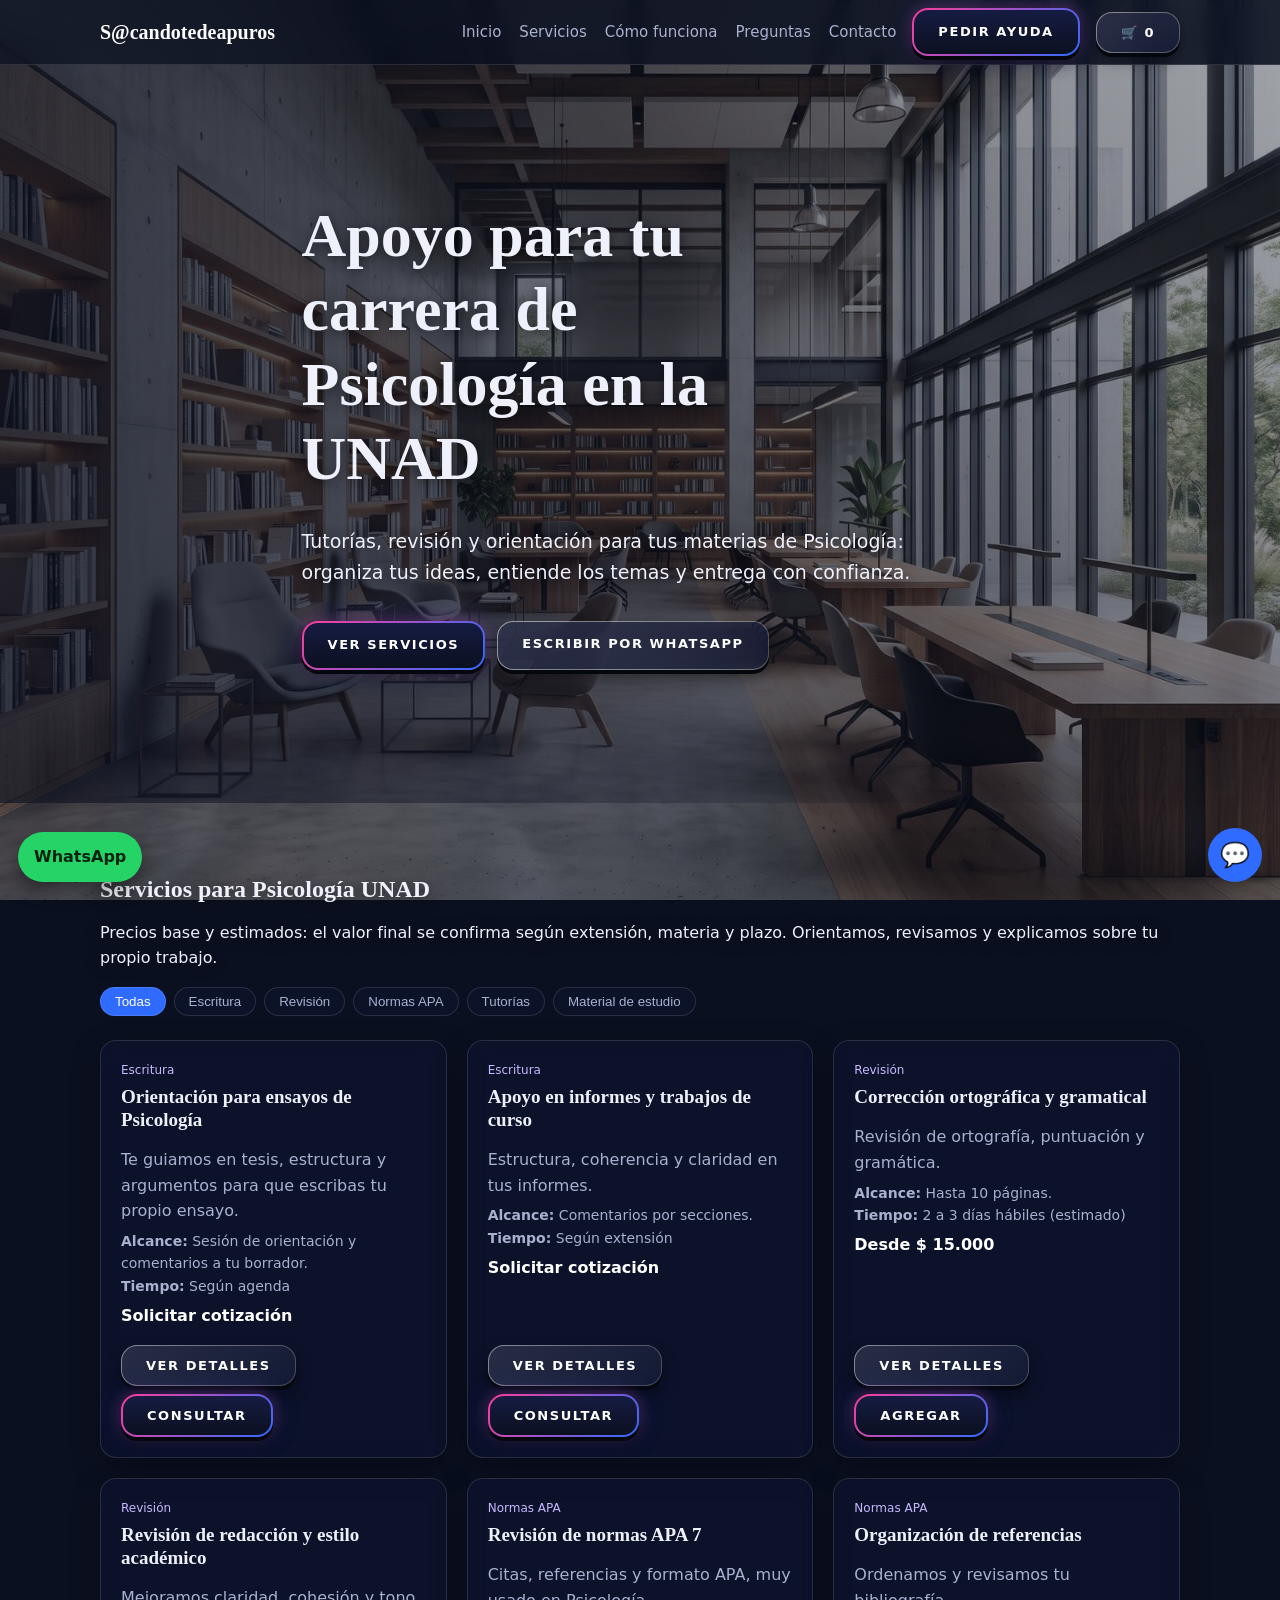
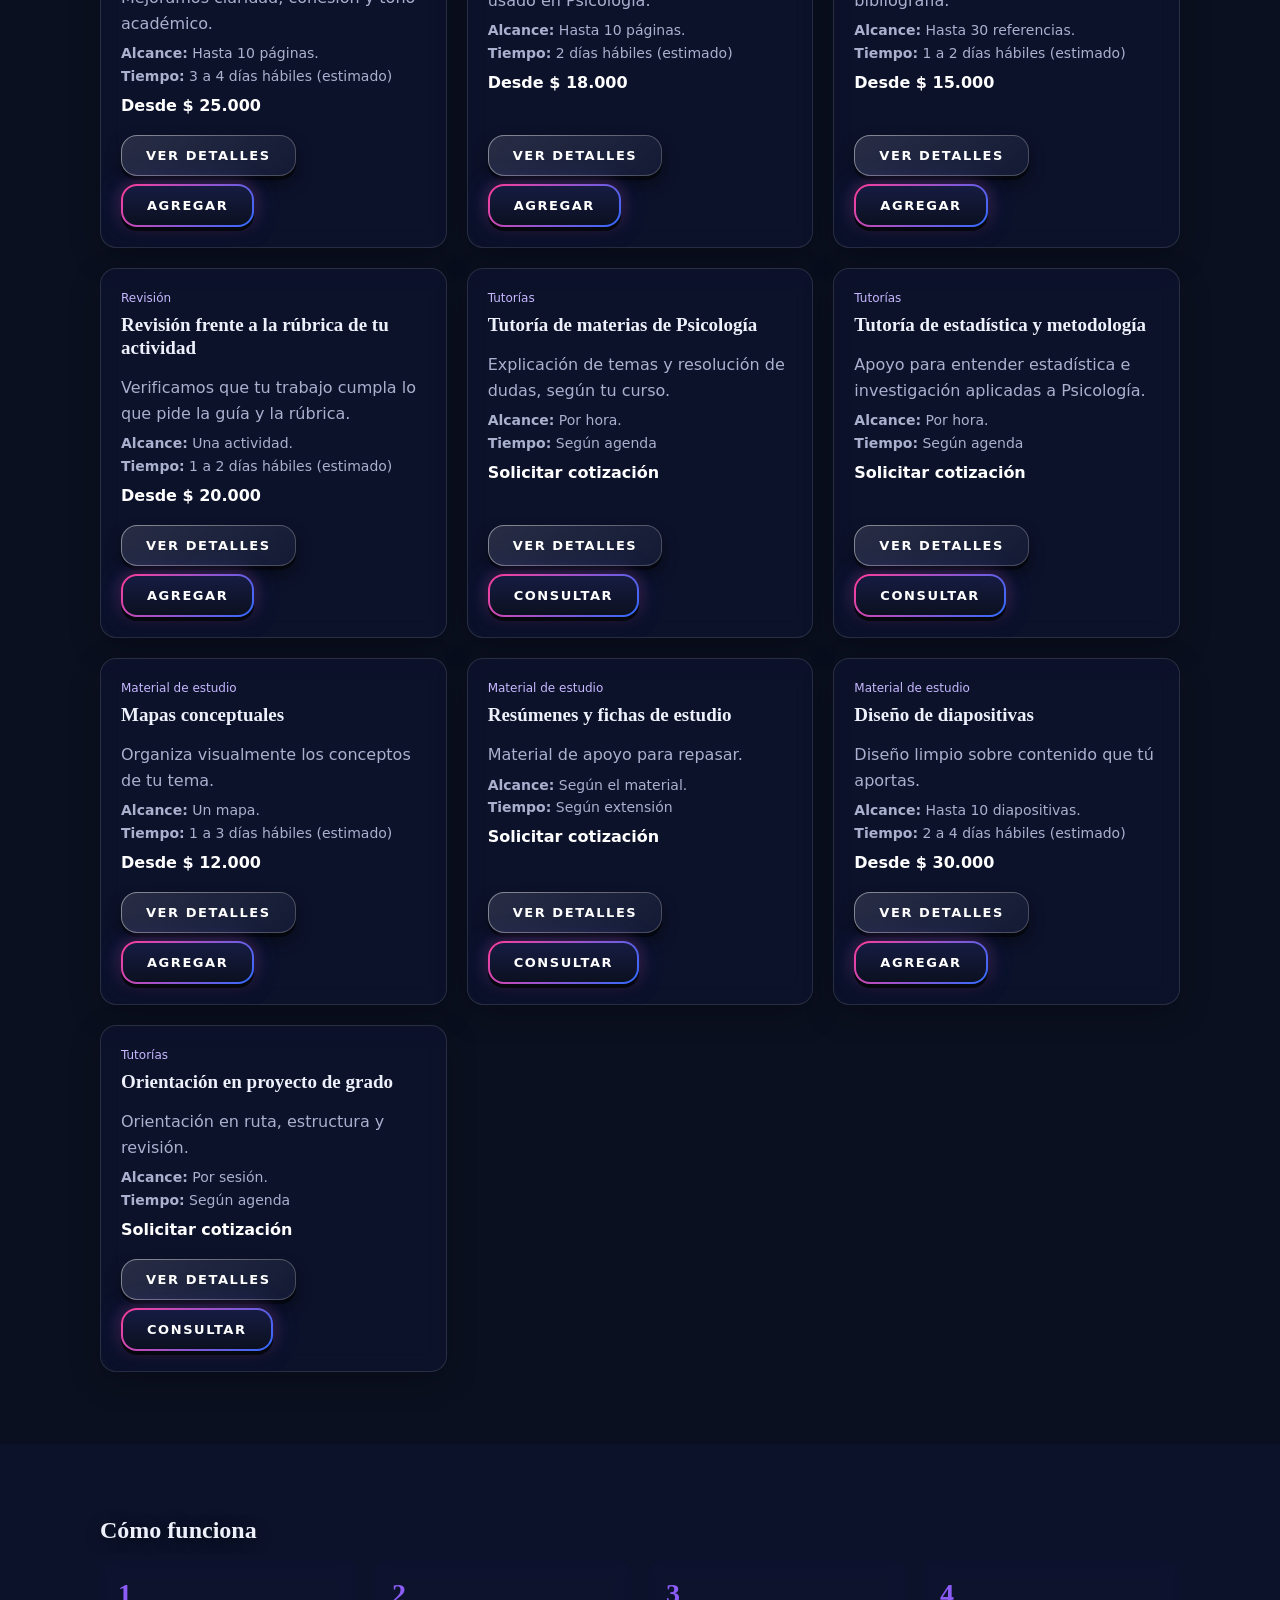
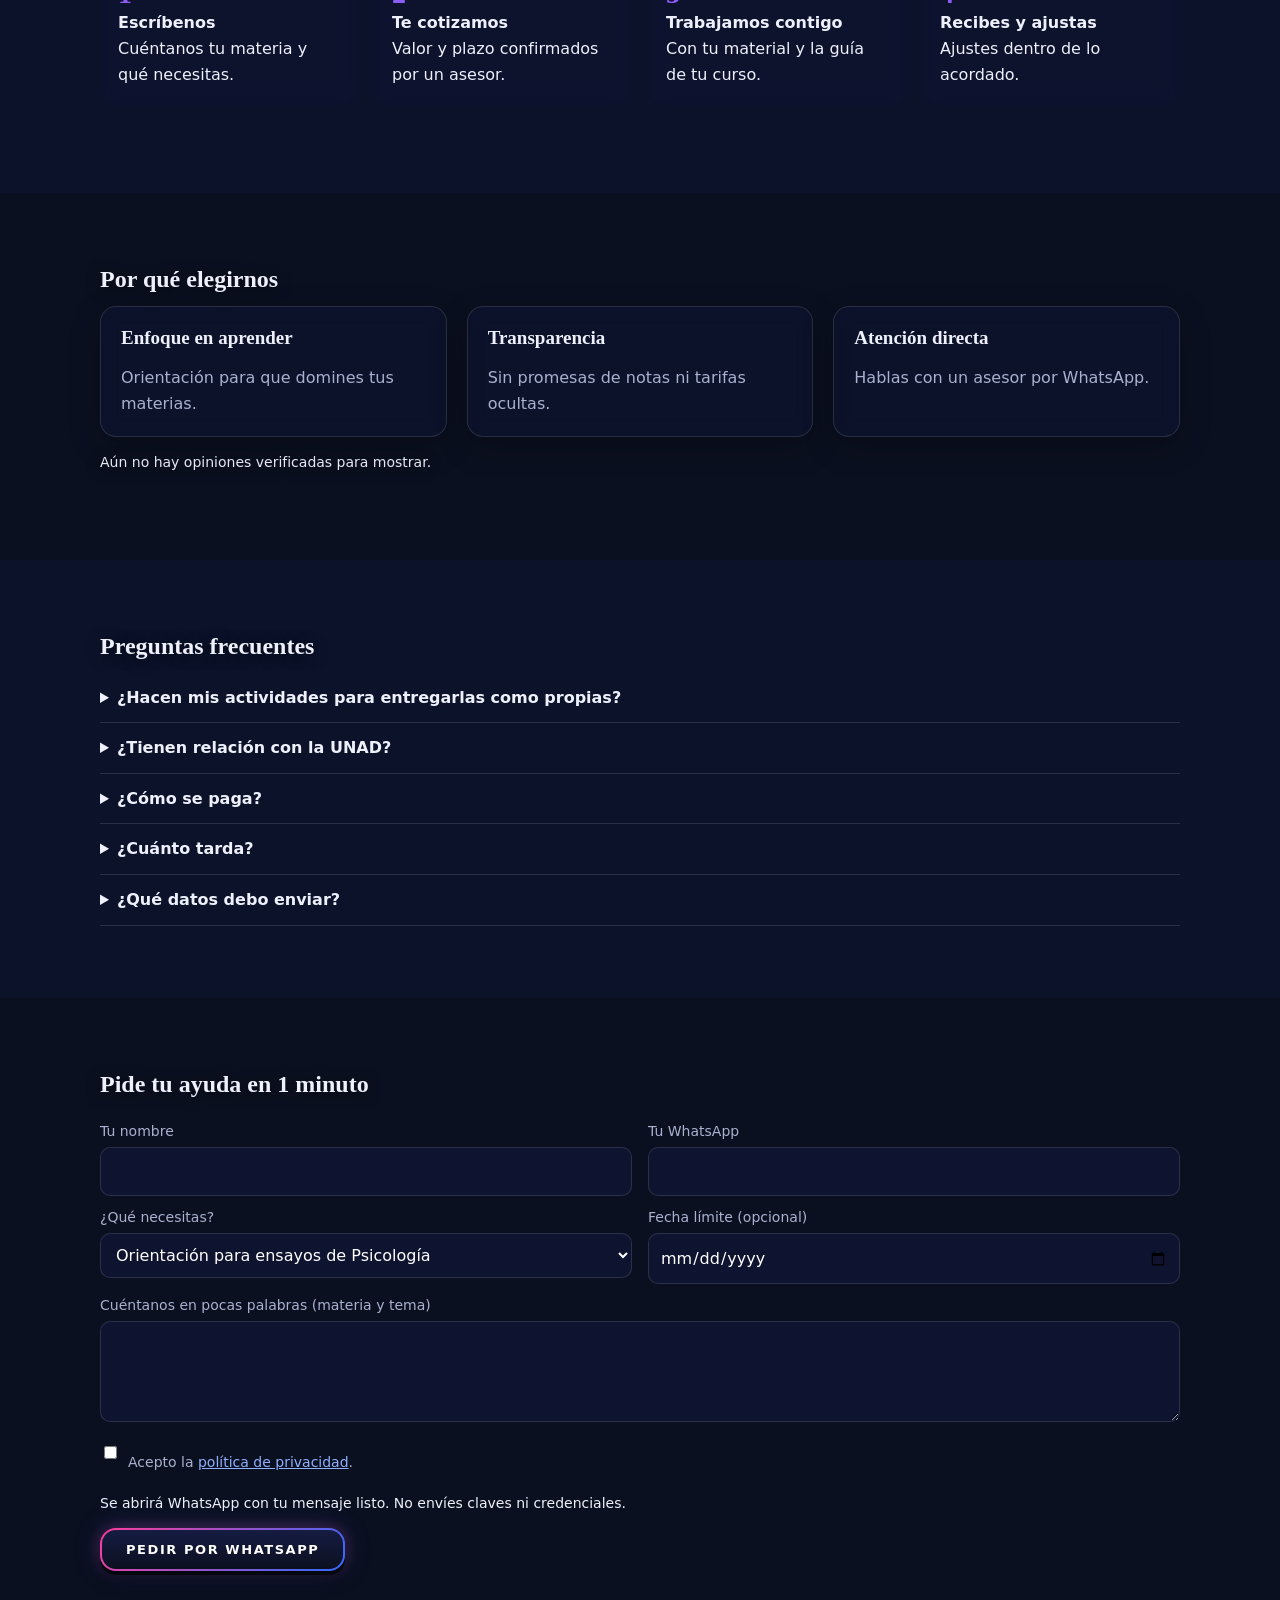
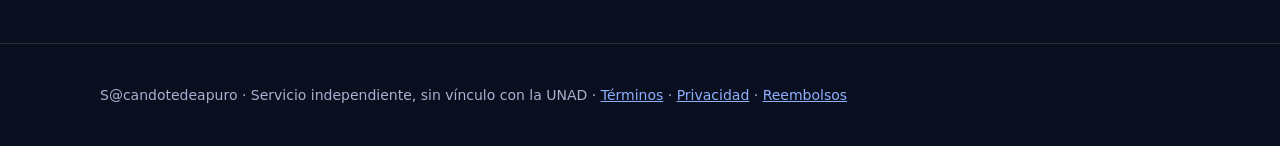
==== commit dfb4b887: "Update index.html" ====
--- a/index.html
+++ b/index.html
@@ -6,7 +6,7 @@
 <link rel="icon" href="data:image/svg+xml,%3Csvg xmlns='http://www.w3.org/2000/svg' viewBox='0 0 100 100'%3E%3Crect width='100' height='100' rx='20' fill='%232f6bff'/%3E%3Ctext x='50' y='68' font-size='56' text-anchor='middle' fill='white'%3EA%3C/text%3E%3C/svg%3E">
 <link rel="stylesheet" href="css/styles.css"></head>
 <body>
-<header class="top"><div class="w bar"><a class="logo" href="#inicio">Aula Clara</a>
+<header class="top"><div class="w bar"><a class="logo" href="#inicio">S@candotedeapuros</a>
 <nav id="nav" aria-label="Principal"><a href="#inicio">Inicio</a><a href="#catalogo">Servicios</a><a href="#proceso">Cómo funciona</a><a href="#faq">Preguntas</a><a href="#pedir">Contacto</a></nav>
 <a class="btn sol" href="#pedir">Pedir ayuda</a>
 <button class="btn sec" id="abrirCarrito" type="button" aria-label="Abrir carrito">🛒 <span id="cuenta">0</span></button>
@@ -46,7 +46,7 @@
 <p class="mini">Se abrirá WhatsApp con tu mensaje listo. No envíes claves ni credenciales.</p>
 <button class="btn" type="submit">Pedir por WhatsApp</button></form></div></section>
 </main>
-<footer><div class="w">Aula Clara · Servicio independiente, sin vínculo con la UNAD · <a href="legal/terminos.html">Términos</a> · <a href="legal/privacidad.html">Privacidad</a> · <a href="legal/politica-reembolsos.html">Reembolsos</a></div></footer>
+<footer><div class="w">S@candotedeapuro · Servicio independiente, sin vínculo con la UNAD · <a href="legal/terminos.html">Términos</a> · <a href="legal/privacidad.html">Privacidad</a> · <a href="legal/politica-reembolsos.html">Reembolsos</a></div></footer>
 
 <aside id="panel" aria-label="Carrito"><div style="display:flex;justify-content:space-between;gap:8px"><h3>Tu carrito</h3><button class="btn sec" id="cerrarCarrito" type="button">Seguir viendo</button></div>
 <ul id="lineas"></ul><p><strong>Total estimado: <span id="total">$0</span></strong><br><span class="mini">Los servicios sin precio se cotizan aparte. No es un pago.</span></p>
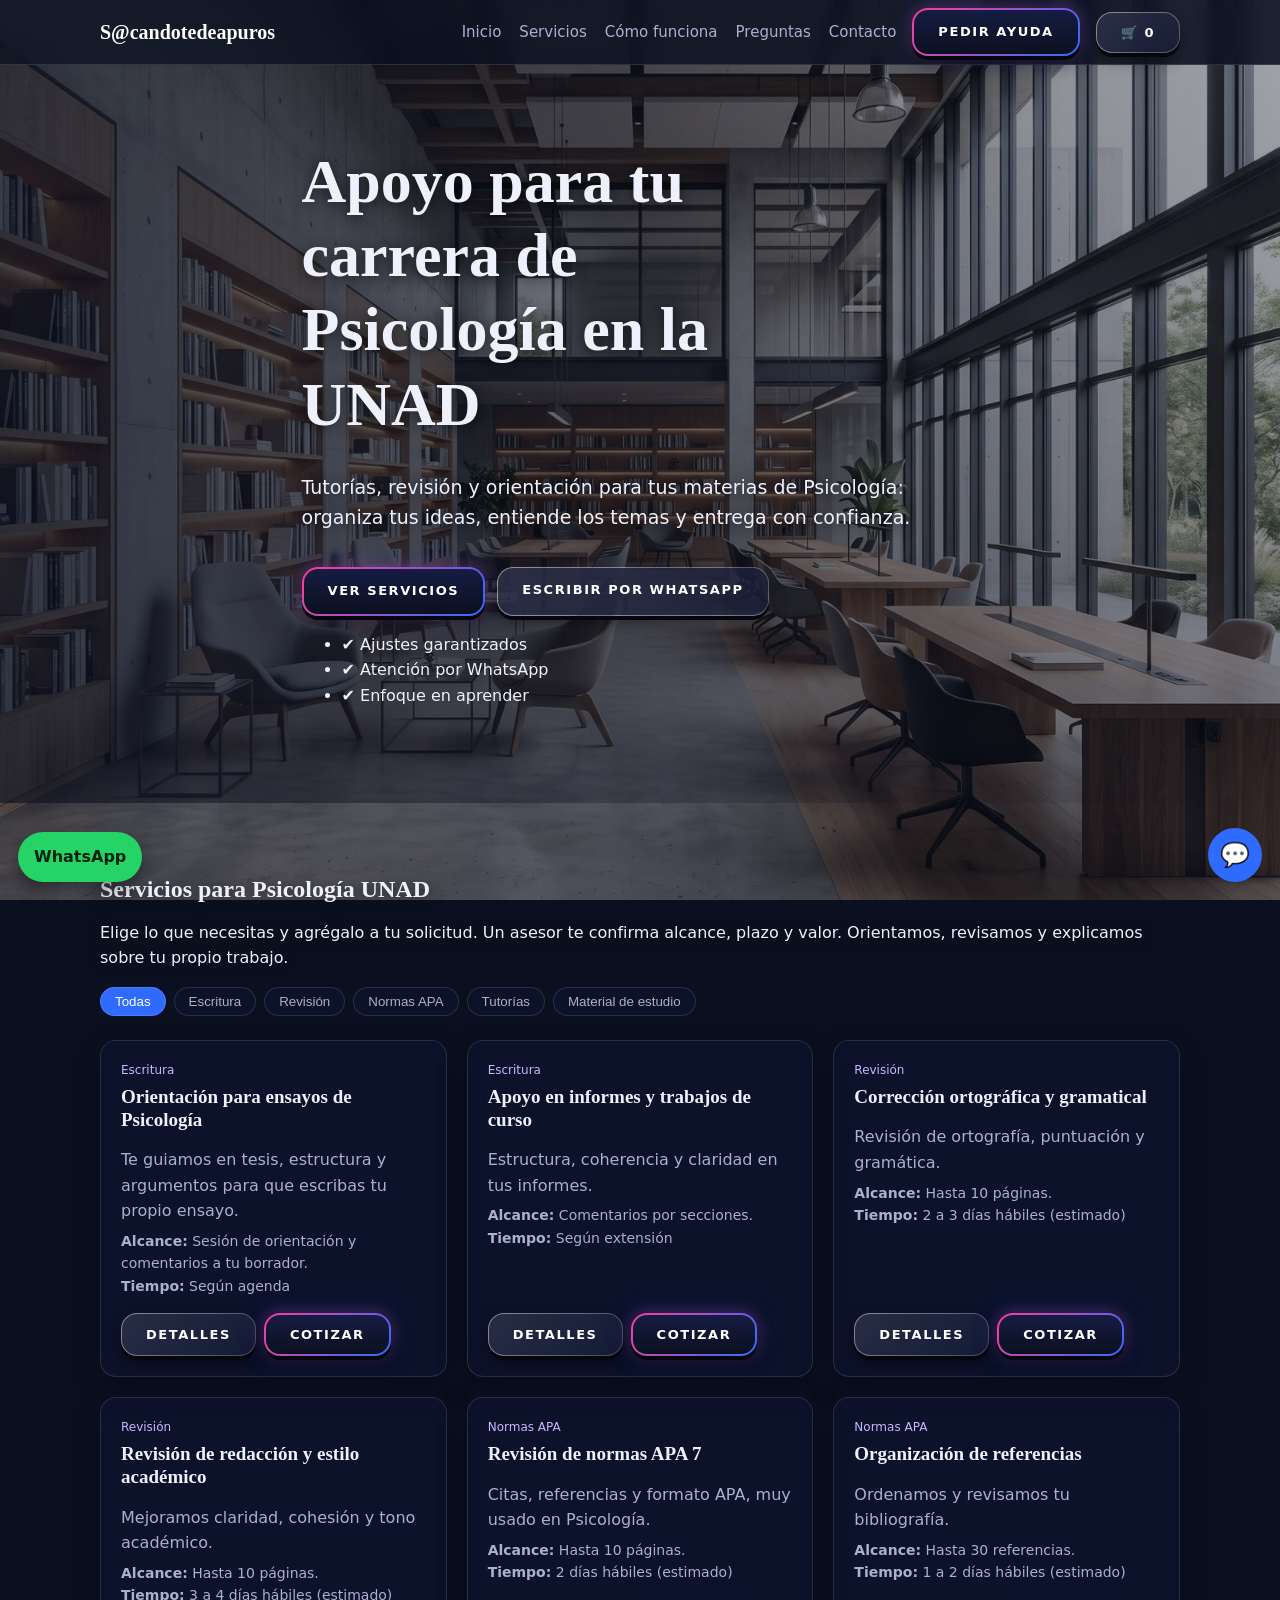
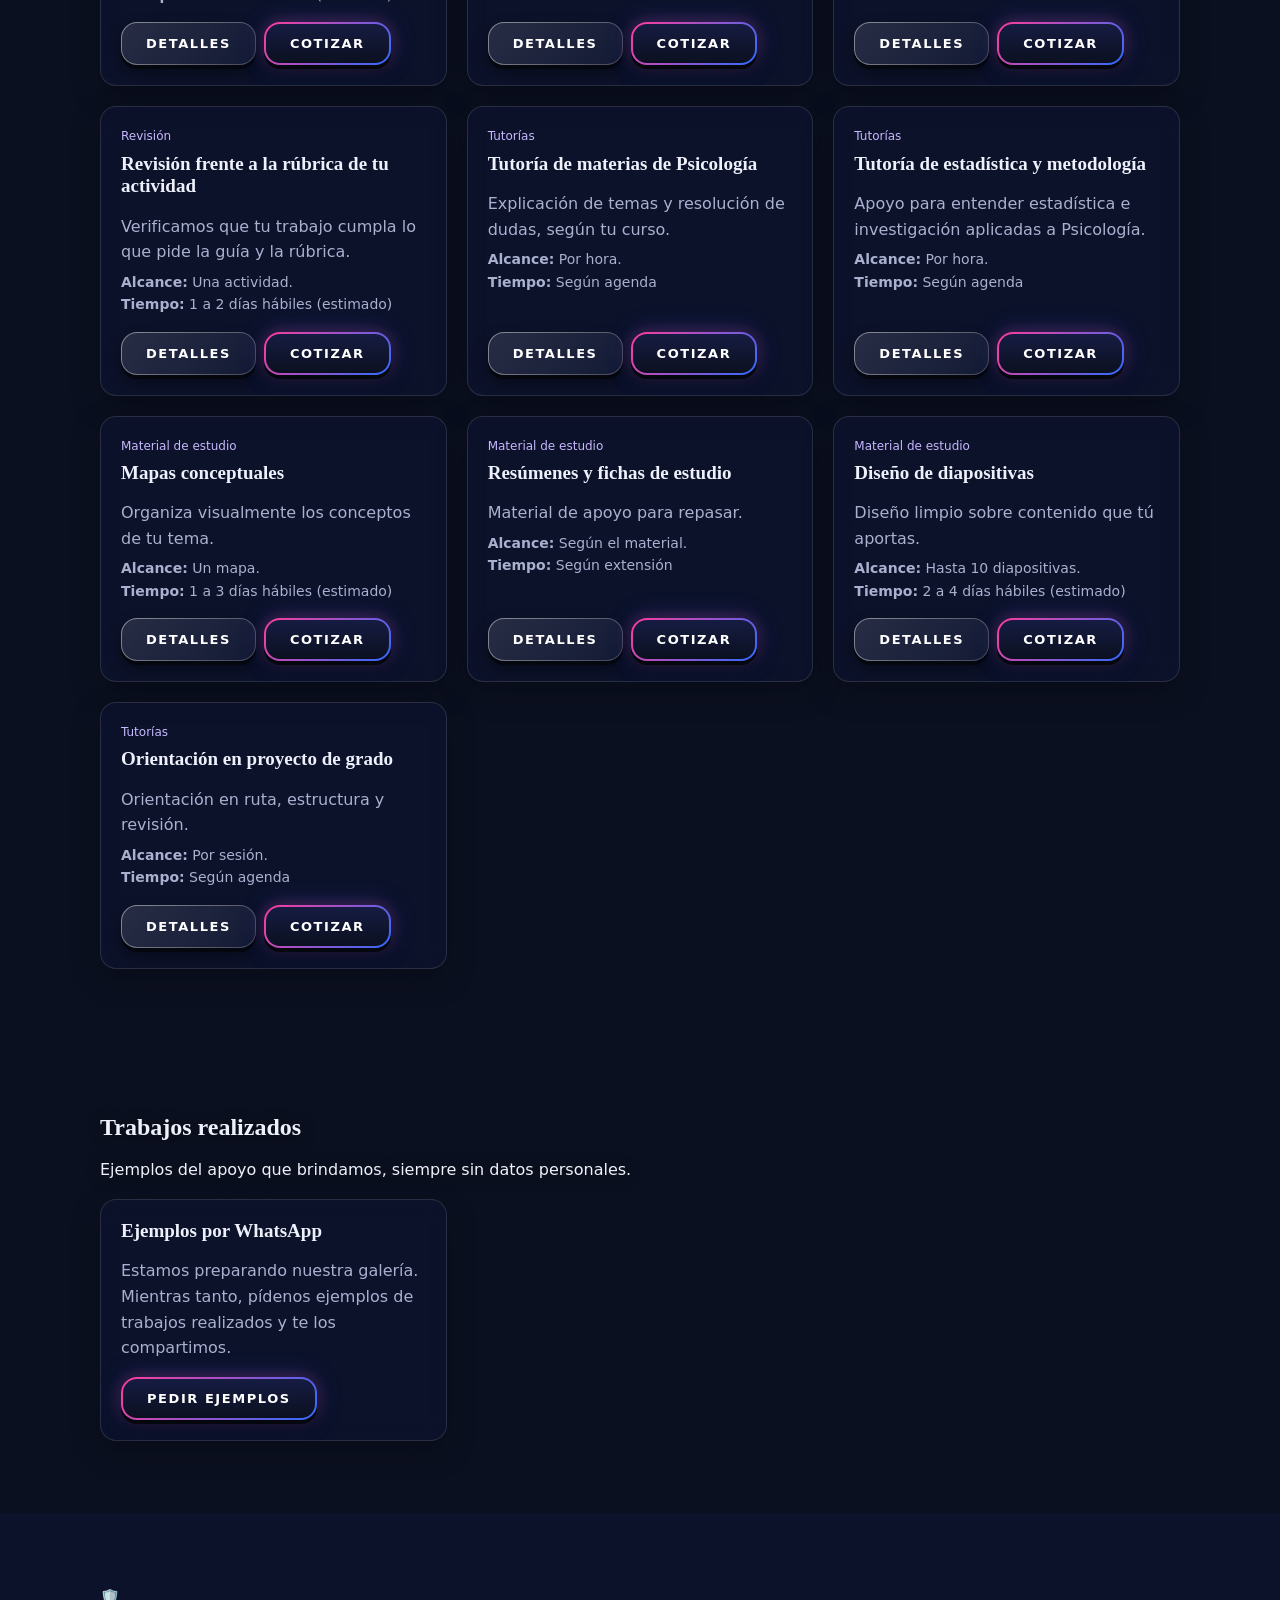
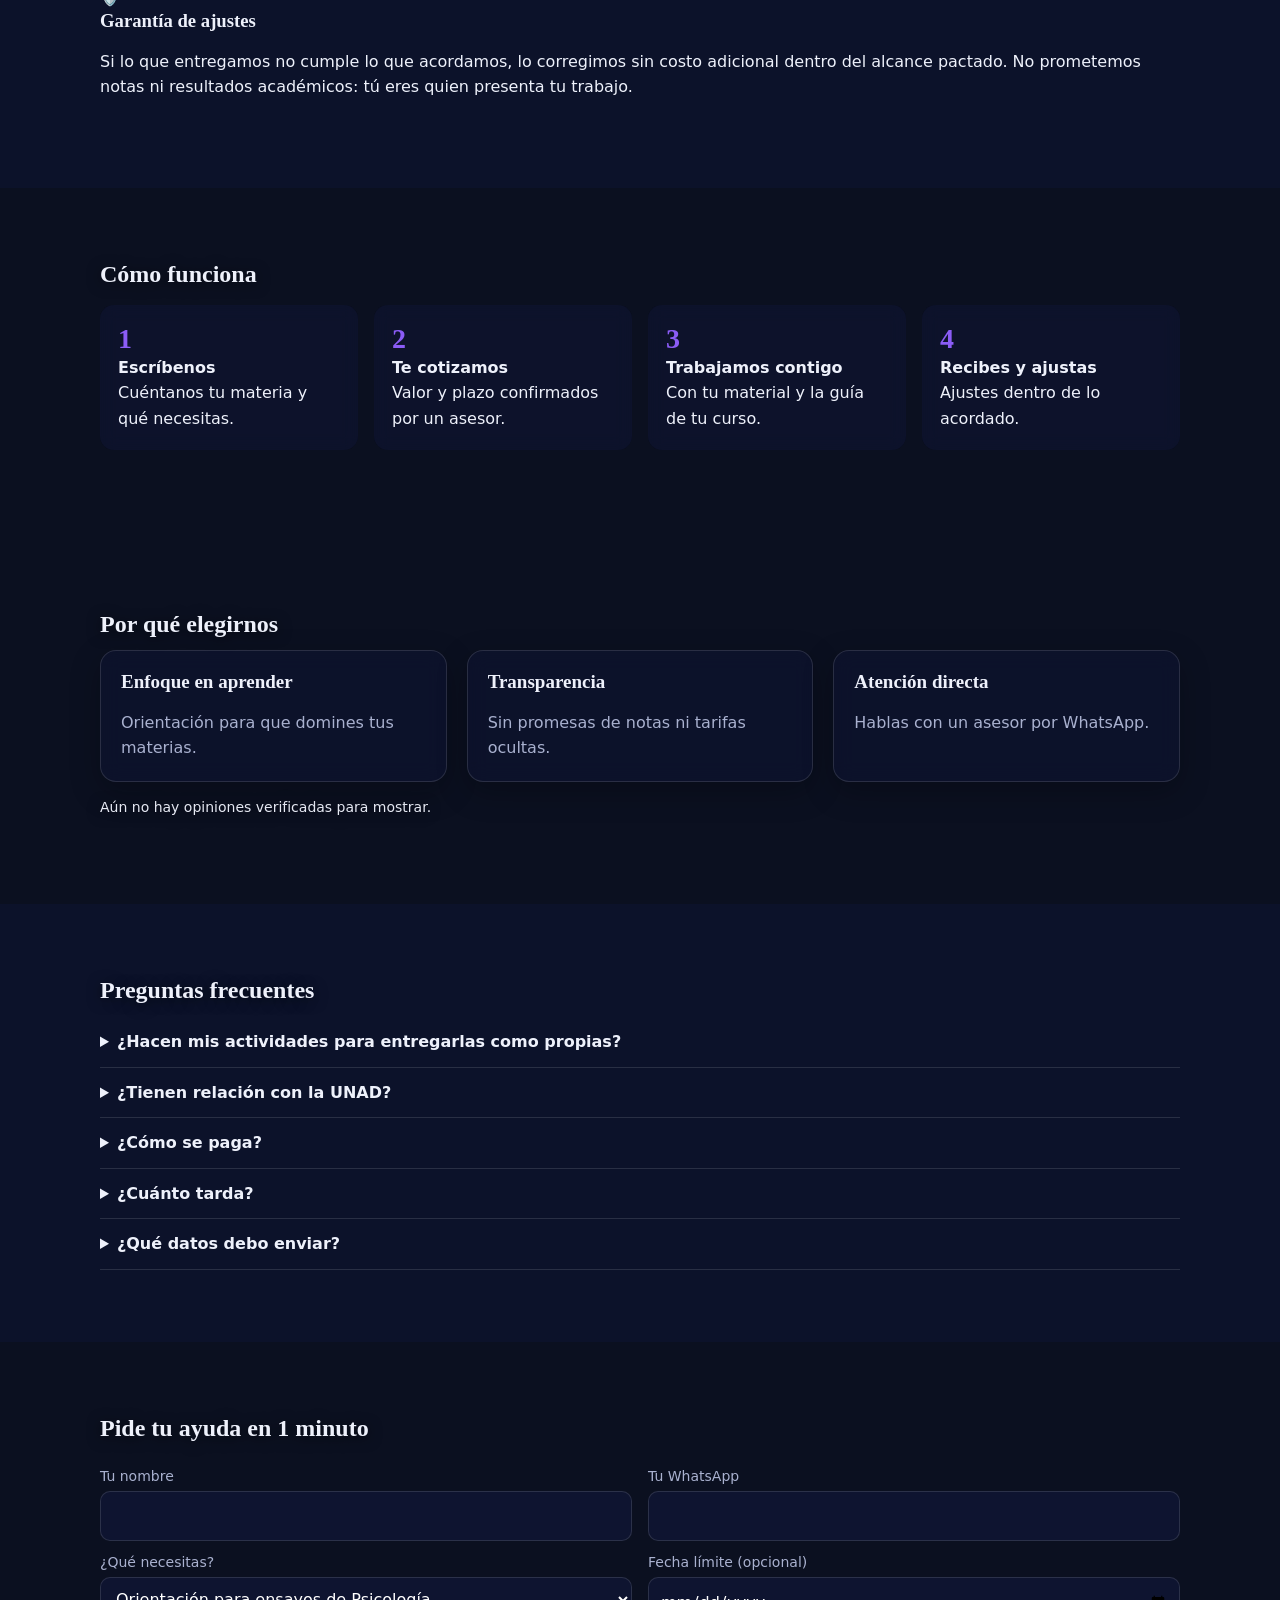
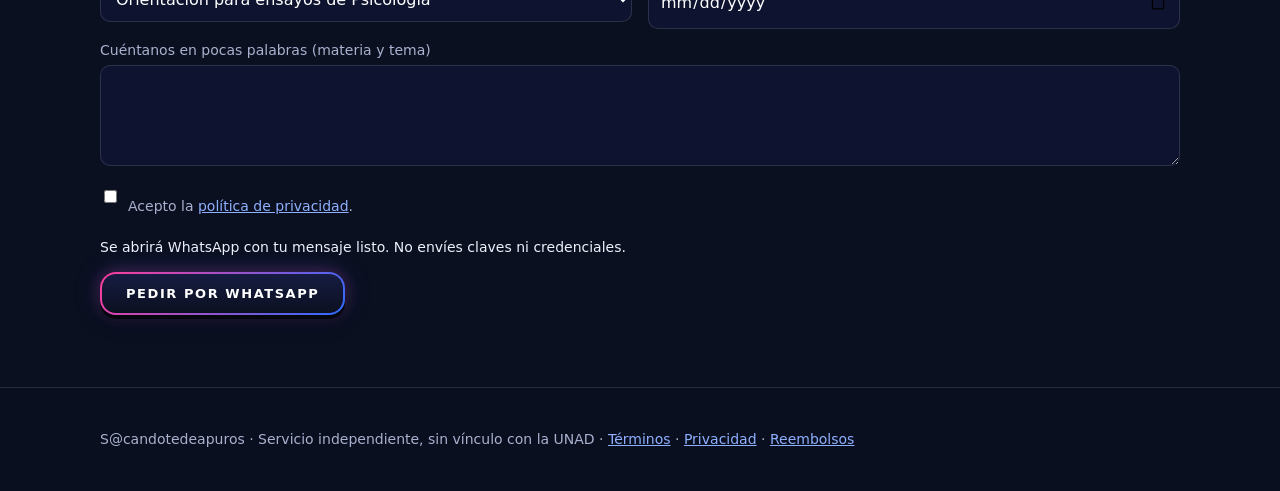
==== commit 5fe2b133: "Update index.html" ====
--- a/index.html
+++ b/index.html
@@ -9,17 +9,21 @@
 <header class="top"><div class="w bar"><a class="logo" href="#inicio">S@candotedeapuros</a>
 <nav id="nav" aria-label="Principal"><a href="#inicio">Inicio</a><a href="#catalogo">Servicios</a><a href="#proceso">Cómo funciona</a><a href="#faq">Preguntas</a><a href="#pedir">Contacto</a></nav>
 <a class="btn sol" href="#pedir">Pedir ayuda</a>
-<button class="btn sec" id="abrirCarrito" type="button" aria-label="Abrir carrito">🛒 <span id="cuenta">0</span></button>
+<button class="btn sec" id="abrirCarrito" type="button" aria-label="Abrir mi solicitud">🛒 <span id="cuenta">0</span></button>
 <button id="menuBtn" type="button" aria-label="Menú">☰</button></div></header>
 <main>
 <section class="hero" id="inicio"><div class="w"><h1>Apoyo para tu carrera de Psicología en la UNAD</h1>
 <p>Tutorías, revisión y orientación para tus materias de Psicología: organiza tus ideas, entiende los temas y entrega con confianza.</p>
-<div class="acc"><a class="btn" href="#catalogo">Ver servicios</a><a class="btn sec" href="https://wa.me/573187248086?text=Hola%2C%20soy%20estudiante%20de%20Psicolog%C3%ADa%20UNAD%20y%20quisiera%20una%20consulta." target="_blank" rel="noopener">Escribir por WhatsApp</a></div></div></section>
+<div class="acc"><a class="btn" href="#catalogo">Ver servicios</a><a class="btn sec" href="https://wa.me/573187248086?text=Hola%2C%20soy%20estudiante%20de%20Psicolog%C3%ADa%20UNAD%20y%20quisiera%20una%20consulta." target="_blank" rel="noopener">Escribir por WhatsApp</a></div><ul class="trust"><li>✔ Ajustes garantizados</li><li>✔ Atención por WhatsApp</li><li>✔ Enfoque en aprender</li></ul></div></section>
 
-<section id="catalogo"><div class="w"><h2>Servicios para Psicología UNAD</h2><p>Precios base y estimados: el valor final se confirma según extensión, materia y plazo. Orientamos, revisamos y explicamos sobre tu propio trabajo.</p>
+<section id="catalogo"><div class="w"><h2>Servicios para Psicología UNAD</h2><p class="lead">Elige lo que necesitas y agrégalo a tu solicitud. Un asesor te confirma alcance, plazo y valor. Orientamos, revisamos y explicamos sobre tu propio trabajo.</p>
 <div id="filtros"></div><div class="grid" id="grid"></div></div></section>
 
-<section class="alt" id="proceso"><div class="w"><h2>Cómo funciona</h2><ol class="pasos">
+<section id="trabajos"><div class="w"><h2>Trabajos realizados</h2><p class="lead">Ejemplos del apoyo que brindamos, siempre sin datos personales.</p><div class="grid" id="trabajos-grid"></div></div></section>
+
+<section class="alt"><div class="w"><div class="garantia"><div class="ico">🛡️</div><div><h3>Garantía de ajustes</h3><p>Si lo que entregamos no cumple lo que acordamos, lo corregimos sin costo adicional dentro del alcance pactado. No prometemos notas ni resultados académicos: tú eres quien presenta tu trabajo.</p></div></div></div></section>
+
+<section id="proceso"><div class="w"><h2>Cómo funciona</h2><ol class="pasos">
 <li><strong>Escríbenos</strong><br>Cuéntanos tu materia y qué necesitas.</li><li><strong>Te cotizamos</strong><br>Valor y plazo confirmados por un asesor.</li><li><strong>Trabajamos contigo</strong><br>Con tu material y la guía de tu curso.</li><li><strong>Recibes y ajustas</strong><br>Ajustes dentro de lo acordado.</li></ol></div></section>
 
 <section><div class="w"><h2>Por qué elegirnos</h2><div class="grid">
@@ -46,11 +50,11 @@
 <p class="mini">Se abrirá WhatsApp con tu mensaje listo. No envíes claves ni credenciales.</p>
 <button class="btn" type="submit">Pedir por WhatsApp</button></form></div></section>
 </main>
-<footer><div class="w">S@candotedeapuro · Servicio independiente, sin vínculo con la UNAD · <a href="legal/terminos.html">Términos</a> · <a href="legal/privacidad.html">Privacidad</a> · <a href="legal/politica-reembolsos.html">Reembolsos</a></div></footer>
+<footer><div class="w">S@candotedeapuros · Servicio independiente, sin vínculo con la UNAD · <a href="legal/terminos.html">Términos</a> · <a href="legal/privacidad.html">Privacidad</a> · <a href="legal/politica-reembolsos.html">Reembolsos</a></div></footer>
 
-<aside id="panel" aria-label="Carrito"><div style="display:flex;justify-content:space-between;gap:8px"><h3>Tu carrito</h3><button class="btn sec" id="cerrarCarrito" type="button">Seguir viendo</button></div>
-<ul id="lineas"></ul><p><strong>Total estimado: <span id="total">$0</span></strong><br><span class="mini">Los servicios sin precio se cotizan aparte. No es un pago.</span></p>
-<button class="btn" id="waCarrito" type="button">Enviar por WhatsApp</button><button class="btn sec" id="vaciar" type="button" style="margin-top:8px">Vaciar carrito</button></aside>
+<aside id="panel" aria-label="Carrito"><div style="display:flex;justify-content:space-between;gap:8px"><h3>Mi solicitud</h3><button class="btn sec" id="cerrarCarrito" type="button">Seguir viendo</button></div>
+<ul id="lineas"></ul><p class="mini">Un asesor te confirmará alcance, plazo y valor. Esto no es un pago.</p>
+<button class="btn" id="waCarrito" type="button">Enviar por WhatsApp</button><button class="btn sec" id="vaciar" type="button" style="margin-top:8px">Vaciar lista</button></aside>
 <div id="aviso" class="aviso" role="status" hidden></div>
 <a id="waFlot" href="https://wa.me/573187248086?text=Hola%2C%20quisiera%20una%20consulta." target="_blank" rel="noopener">WhatsApp</a>
 
@@ -59,20 +63,21 @@
 "use strict";
 var NUM="573187248086";
 var CAT=[
-{id:"ensayos",cat:"Escritura",nombre:"Orientación para ensayos de Psicología",desc:"Te guiamos en tesis, estructura y argumentos para que escribas tu propio ensayo.",alcance:"Sesión de orientación y comentarios a tu borrador.",tiempo:"Según agenda",precio:null},
-{id:"informes",cat:"Escritura",nombre:"Apoyo en informes y trabajos de curso",desc:"Estructura, coherencia y claridad en tus informes.",alcance:"Comentarios por secciones.",tiempo:"Según extensión",precio:null},
-{id:"correccion",cat:"Revisión",nombre:"Corrección ortográfica y gramatical",desc:"Revisión de ortografía, puntuación y gramática.",alcance:"Hasta 10 páginas.",tiempo:"2 a 3 días hábiles (estimado)",precio:15000},
-{id:"estilo",cat:"Revisión",nombre:"Revisión de redacción y estilo académico",desc:"Mejoramos claridad, cohesión y tono académico.",alcance:"Hasta 10 páginas.",tiempo:"3 a 4 días hábiles (estimado)",precio:25000},
-{id:"apa",cat:"Normas APA",nombre:"Revisión de normas APA 7",desc:"Citas, referencias y formato APA, muy usado en Psicología.",alcance:"Hasta 10 páginas.",tiempo:"2 días hábiles (estimado)",precio:18000},
-{id:"referencias",cat:"Normas APA",nombre:"Organización de referencias",desc:"Ordenamos y revisamos tu bibliografía.",alcance:"Hasta 30 referencias.",tiempo:"1 a 2 días hábiles (estimado)",precio:15000},
-{id:"rubrica",cat:"Revisión",nombre:"Revisión frente a la rúbrica de tu actividad",desc:"Verificamos que tu trabajo cumpla lo que pide la guía y la rúbrica.",alcance:"Una actividad.",tiempo:"1 a 2 días hábiles (estimado)",precio:20000},
-{id:"tutoria",cat:"Tutorías",nombre:"Tutoría de materias de Psicología",desc:"Explicación de temas y resolución de dudas, según tu curso.",alcance:"Por hora.",tiempo:"Según agenda",precio:null},
-{id:"estadistica",cat:"Tutorías",nombre:"Tutoría de estadística y metodología",desc:"Apoyo para entender estadística e investigación aplicadas a Psicología.",alcance:"Por hora.",tiempo:"Según agenda",precio:null},
-{id:"mapas",cat:"Material de estudio",nombre:"Mapas conceptuales",desc:"Organiza visualmente los conceptos de tu tema.",alcance:"Un mapa.",tiempo:"1 a 3 días hábiles (estimado)",precio:12000},
-{id:"fichas",cat:"Material de estudio",nombre:"Resúmenes y fichas de estudio",desc:"Material de apoyo para repasar.",alcance:"Según el material.",tiempo:"Según extensión",precio:null},
-{id:"diapositivas",cat:"Material de estudio",nombre:"Diseño de diapositivas",desc:"Diseño limpio sobre contenido que tú aportas.",alcance:"Hasta 10 diapositivas.",tiempo:"2 a 4 días hábiles (estimado)",precio:30000},
-{id:"grado",cat:"Tutorías",nombre:"Orientación en proyecto de grado",desc:"Orientación en ruta, estructura y revisión.",alcance:"Por sesión.",tiempo:"Según agenda",precio:null}
+{id:"ensayos",cat:"Escritura",nombre:"Orientación para ensayos de Psicología",desc:"Te guiamos en tesis, estructura y argumentos para que escribas tu propio ensayo.",alcance:"Sesión de orientación y comentarios a tu borrador.",tiempo:"Según agenda"},
+{id:"informes",cat:"Escritura",nombre:"Apoyo en informes y trabajos de curso",desc:"Estructura, coherencia y claridad en tus informes.",alcance:"Comentarios por secciones.",tiempo:"Según extensión"},
+{id:"correccion",cat:"Revisión",nombre:"Corrección ortográfica y gramatical",desc:"Revisión de ortografía, puntuación y gramática.",alcance:"Hasta 10 páginas.",tiempo:"2 a 3 días hábiles (estimado)"},
+{id:"estilo",cat:"Revisión",nombre:"Revisión de redacción y estilo académico",desc:"Mejoramos claridad, cohesión y tono académico.",alcance:"Hasta 10 páginas.",tiempo:"3 a 4 días hábiles (estimado)"},
+{id:"apa",cat:"Normas APA",nombre:"Revisión de normas APA 7",desc:"Citas, referencias y formato APA, muy usado en Psicología.",alcance:"Hasta 10 páginas.",tiempo:"2 días hábiles (estimado)"},
+{id:"referencias",cat:"Normas APA",nombre:"Organización de referencias",desc:"Ordenamos y revisamos tu bibliografía.",alcance:"Hasta 30 referencias.",tiempo:"1 a 2 días hábiles (estimado)"},
+{id:"rubrica",cat:"Revisión",nombre:"Revisión frente a la rúbrica de tu actividad",desc:"Verificamos que tu trabajo cumpla lo que pide la guía y la rúbrica.",alcance:"Una actividad.",tiempo:"1 a 2 días hábiles (estimado)"},
+{id:"tutoria",cat:"Tutorías",nombre:"Tutoría de materias de Psicología",desc:"Explicación de temas y resolución de dudas, según tu curso.",alcance:"Por hora.",tiempo:"Según agenda"},
+{id:"estadistica",cat:"Tutorías",nombre:"Tutoría de estadística y metodología",desc:"Apoyo para entender estadística e investigación aplicadas a Psicología.",alcance:"Por hora.",tiempo:"Según agenda"},
+{id:"mapas",cat:"Material de estudio",nombre:"Mapas conceptuales",desc:"Organiza visualmente los conceptos de tu tema.",alcance:"Un mapa.",tiempo:"1 a 3 días hábiles (estimado)"},
+{id:"fichas",cat:"Material de estudio",nombre:"Resúmenes y fichas de estudio",desc:"Material de apoyo para repasar.",alcance:"Según el material.",tiempo:"Según extensión"},
+{id:"diapositivas",cat:"Material de estudio",nombre:"Diseño de diapositivas",desc:"Diseño limpio sobre contenido que tú aportas.",alcance:"Hasta 10 diapositivas.",tiempo:"2 a 4 días hábiles (estimado)"},
+{id:"grado",cat:"Tutorías",nombre:"Orientación en proyecto de grado",desc:"Orientación en ruta, estructura y revisión.",alcance:"Por sesión.",tiempo:"Según agenda"}
 ];
+var TRABAJOS=[/* Ejemplo: {titulo:"Mapa conceptual de Psicología social",materia:"Psicología social",desc:"Organización de conceptos clave.",img:"img/ejemplo1.jpg"} */];
 function $(s){return document.querySelector(s)}
 function $$(s){return Array.prototype.slice.call(document.querySelectorAll(s))}
 function esc(t){var d=document.createElement("div");d.textContent=t;return d.innerHTML}
@@ -80,28 +85,27 @@
 function wa(t){window.open("https://wa.me/"+NUM+"?text="+encodeURIComponent(t),"_blank","noopener")}
 function limpiar(v){return String(v||"").replace(/[<>]/g,"").trim()}
 
-var K="carrito_v2";
+var K="carrito_v3";
 function items(){try{return JSON.parse(localStorage.getItem(K))||[]}catch(e){return window.__c||[]}}
 function guardar(l){window.__c=l;try{localStorage.setItem(K,JSON.stringify(l))}catch(e){}pintarCarrito()}
-function agregar(id){var s=CAT.filter(function(x){return x.id===id})[0];if(!s)return;var l=items(),i=l.filter(function(x){return x.id===id})[0];if(i)i.cant++;else l.push({id:id,nombre:s.nombre,precio:s.precio,cant:1});guardar(l)}
-function cambiar(id,d){var l=items(),i=l.filter(function(x){return x.id===id})[0];if(!i)return;i.cant+=d;if(i.cant<1)l=l.filter(function(x){return x.id!==id});guardar(l)}
+function agregar(id){var s=CAT.filter(function(x){return x.id===id})[0];if(!s)return false;var l=items();if(l.some(function(x){return x.id===id}))return false;l.push({id:id,nombre:s.nombre});guardar(l);return true}
 function quitar(id){guardar(items().filter(function(x){return x.id!==id}))}
-function total(){return items().reduce(function(a,i){return a+(i.precio||0)*i.cant},0)}
-function resumen(){var l=items();if(!l.length)return "Hola, quisiera una consulta general.";var t="Hola, quisiera estos servicios:\n";l.forEach(function(i){t+="- "+i.nombre+" x"+i.cant+(i.precio?" ("+fmt(i.precio*i.cant)+")":" (cotización)")+"\n"});return t+"Total estimado: "+fmt(total())+" (sujeto a confirmación)."}
+function resumen(){var l=items();if(!l.length)return "Hola, quisiera una consulta general.";return "Hola, quisiera cotizar estos servicios:\n"+l.map(function(i){return "- "+i.nombre}).join("\n")}
 
-function pintarCatalogo(f){f=f||"Todas";$("#grid").innerHTML=CAT.filter(function(s){return f==="Todas"||s.cat===f}).map(function(s){return '<article class="card"><span class="tag">'+esc(s.cat)+'</span><h3>'+esc(s.nombre)+'</h3><p>'+esc(s.desc)+'</p><p class="mini"><strong>Alcance:</strong> '+esc(s.alcance)+'<br><strong>Tiempo:</strong> '+esc(s.tiempo)+'</p><p class="precio">'+(s.precio?"Desde "+fmt(s.precio):"Solicitar cotización")+'</p><div class="acc"><button type="button" class="btn sec" data-det="'+s.id+'">Ver detalles</button>'+(s.precio?'<button type="button" class="btn" data-add="'+s.id+'">Agregar</button>':'<button type="button" class="btn" data-con="'+s.id+'">Consultar</button>')+'</div></article>'}).join("")}
+function pintarCatalogo(f){f=f||"Todas";$("#grid").innerHTML=CAT.filter(function(s){return f==="Todas"||s.cat===f}).map(function(s){return '<article class="card"><span class="tag">'+esc(s.cat)+'</span><h3>'+esc(s.nombre)+'</h3><p>'+esc(s.desc)+'</p><p class="mini"><strong>Alcance:</strong> '+esc(s.alcance)+'<br><strong>Tiempo:</strong> '+esc(s.tiempo)+'</p><div class="acc"><button type="button" class="btn sec" data-det="'+s.id+'">Detalles</button><button type="button" class="btn" data-add="'+s.id+'">Cotizar</button></div></article>'}).join("")}
+function pintarTrabajos(){$("#trabajos-grid").innerHTML=TRABAJOS.length?TRABAJOS.map(function(t){return '<article class="card work">'+(t.img?'<img src="'+esc(t.img)+'" alt="'+esc(t.titulo)+'" loading="lazy">':'')+'<span class="tag">'+esc(t.materia)+'</span><h3>'+esc(t.titulo)+'</h3><p>'+esc(t.desc)+'</p></article>'}).join(""):'<article class="card"><h3>Ejemplos por WhatsApp</h3><p>Estamos preparando nuestra galería. Mientras tanto, pídenos ejemplos de trabajos realizados y te los compartimos.</p><div class="acc"><button type="button" class="btn" data-ej="1">Pedir ejemplos</button></div></article>'}
 function pintarFiltros(){var c=["Todas"];CAT.forEach(function(s){if(c.indexOf(s.cat)<0)c.push(s.cat)});$("#filtros").innerHTML=c.map(function(x,i){return '<button type="button" class="chip'+(i?"":" on")+'" data-f="'+x+'">'+x+'</button>'}).join("");$("#tipo").innerHTML=CAT.map(function(s){return "<option>"+esc(s.nombre)+"</option>"}).join("")+"<option>Otra materia o ayuda</option>"}
-function pintarCarrito(){var l=items();$("#cuenta").textContent=l.reduce(function(a,i){return a+i.cant},0);$("#lineas").innerHTML=l.length?l.map(function(i){return '<li><div><strong>'+esc(i.nombre)+'</strong><br><span class="mini">'+(i.precio?fmt(i.precio)+" c/u · Subtotal: "+fmt(i.precio*i.cant):"Cotización")+'</span></div><div class="qty"><button type="button" data-m="'+i.id+'" aria-label="Menos">−</button><span>'+i.cant+'</span><button type="button" data-p="'+i.id+'" aria-label="Más">+</button><button type="button" data-q="'+i.id+'" aria-label="Quitar">✕</button></div></li>'}).join(""):"<li>Tu carrito está vacío.</li>";$("#total").textContent=fmt(total())}
+function pintarCarrito(){var l=items();$("#cuenta").textContent=l.length;$("#lineas").innerHTML=l.length?l.map(function(i){return '<li><strong>'+esc(i.nombre)+'</strong><button type="button" data-q="'+i.id+'" aria-label="Quitar">✕</button></li>'}).join(""):"<li>Aún no has agregado servicios.</li>"}
 function aviso(t,ok){var a=$("#aviso");a.textContent=t;a.className="aviso "+(ok===false?"err":"ok");a.hidden=false;setTimeout(function(){a.hidden=true},4500)}
 
 document.addEventListener("click",function(e){var t=e.target.closest("button");if(!t)return;var d=t.dataset;
- if(d.add){agregar(d.add);aviso("Agregado al carrito.")}
- if(d.det){var s=CAT.filter(function(x){return x.id===d.det})[0];alert(s.nombre+"\n\n"+s.desc+"\nAlcance: "+s.alcance+"\nTiempo: "+s.tiempo+"\n"+(s.precio?"Precio base: "+fmt(s.precio):"Requiere cotización"))}
- if(d.con){var c=CAT.filter(function(x){return x.id===d.con})[0];wa("Hola, quisiera cotizar: "+c.nombre+".")}
+ if(d.add){aviso(agregar(d.add)?"Agregado a tu solicitud.":"Ya está en tu solicitud.")}
+ if(d.det){var s=CAT.filter(function(x){return x.id===d.det})[0];alert(s.nombre+"\n\n"+s.desc+"\nAlcance: "+s.alcance+"\nTiempo: "+s.tiempo+"\nEl valor lo confirma un asesor.")}
+ if(d.ej)wa("Hola, quisiera ver ejemplos de trabajos realizados.");
  if(d.f){$$(".chip").forEach(function(c){c.classList.toggle("on",c===t)});pintarCatalogo(d.f)}
- if(d.p)cambiar(d.p,1);if(d.m)cambiar(d.m,-1);if(d.q)quitar(d.q)});
+ if(d.q)quitar(d.q)});
 
-pintarFiltros();pintarCatalogo();pintarCarrito();
+pintarFiltros();pintarCatalogo();pintarTrabajos();pintarCarrito();
 $("#abrirCarrito").onclick=function(){$("#panel").classList.add("abierto")};
 $("#cerrarCarrito").onclick=function(){$("#panel").classList.remove("abierto")};
 $("#vaciar").onclick=function(){guardar([])};
@@ -120,7 +124,7 @@
 
 /* Chatbot sin API (para IA usa un backend seguro, nunca claves en GitHub) */
 var R=[{k:["servicio","ofrecen"],r:"Ofrecemos tutorías, revisión, normas APA, material de estudio y orientación para Psicología UNAD.",ir:"#catalogo"},
-{k:["cuesta","precio","costo"],r:"Algunos servicios tienen precio base y otros se cotizan según extensión y plazo. Un asesor confirma el valor final."},
+{k:["cuesta","precio","costo"],r:"Cada servicio se cotiza según extensión, materia y plazo. Un asesor te confirma el valor por WhatsApp."},
 {k:["cotiza","presupuesto","solicit"],r:"Llena el formulario corto o escríbenos por WhatsApp.",ir:"#pedir"},
 {k:["material","enviar","requisito"],r:"Normalmente: la guía de la actividad, tu borrador o tema y la fecha límite. Nunca envíes claves del campus virtual."},
 {k:["tarda","entrega","plazo"],r:"Los tiempos son estimados y se confirman antes de empezar."},
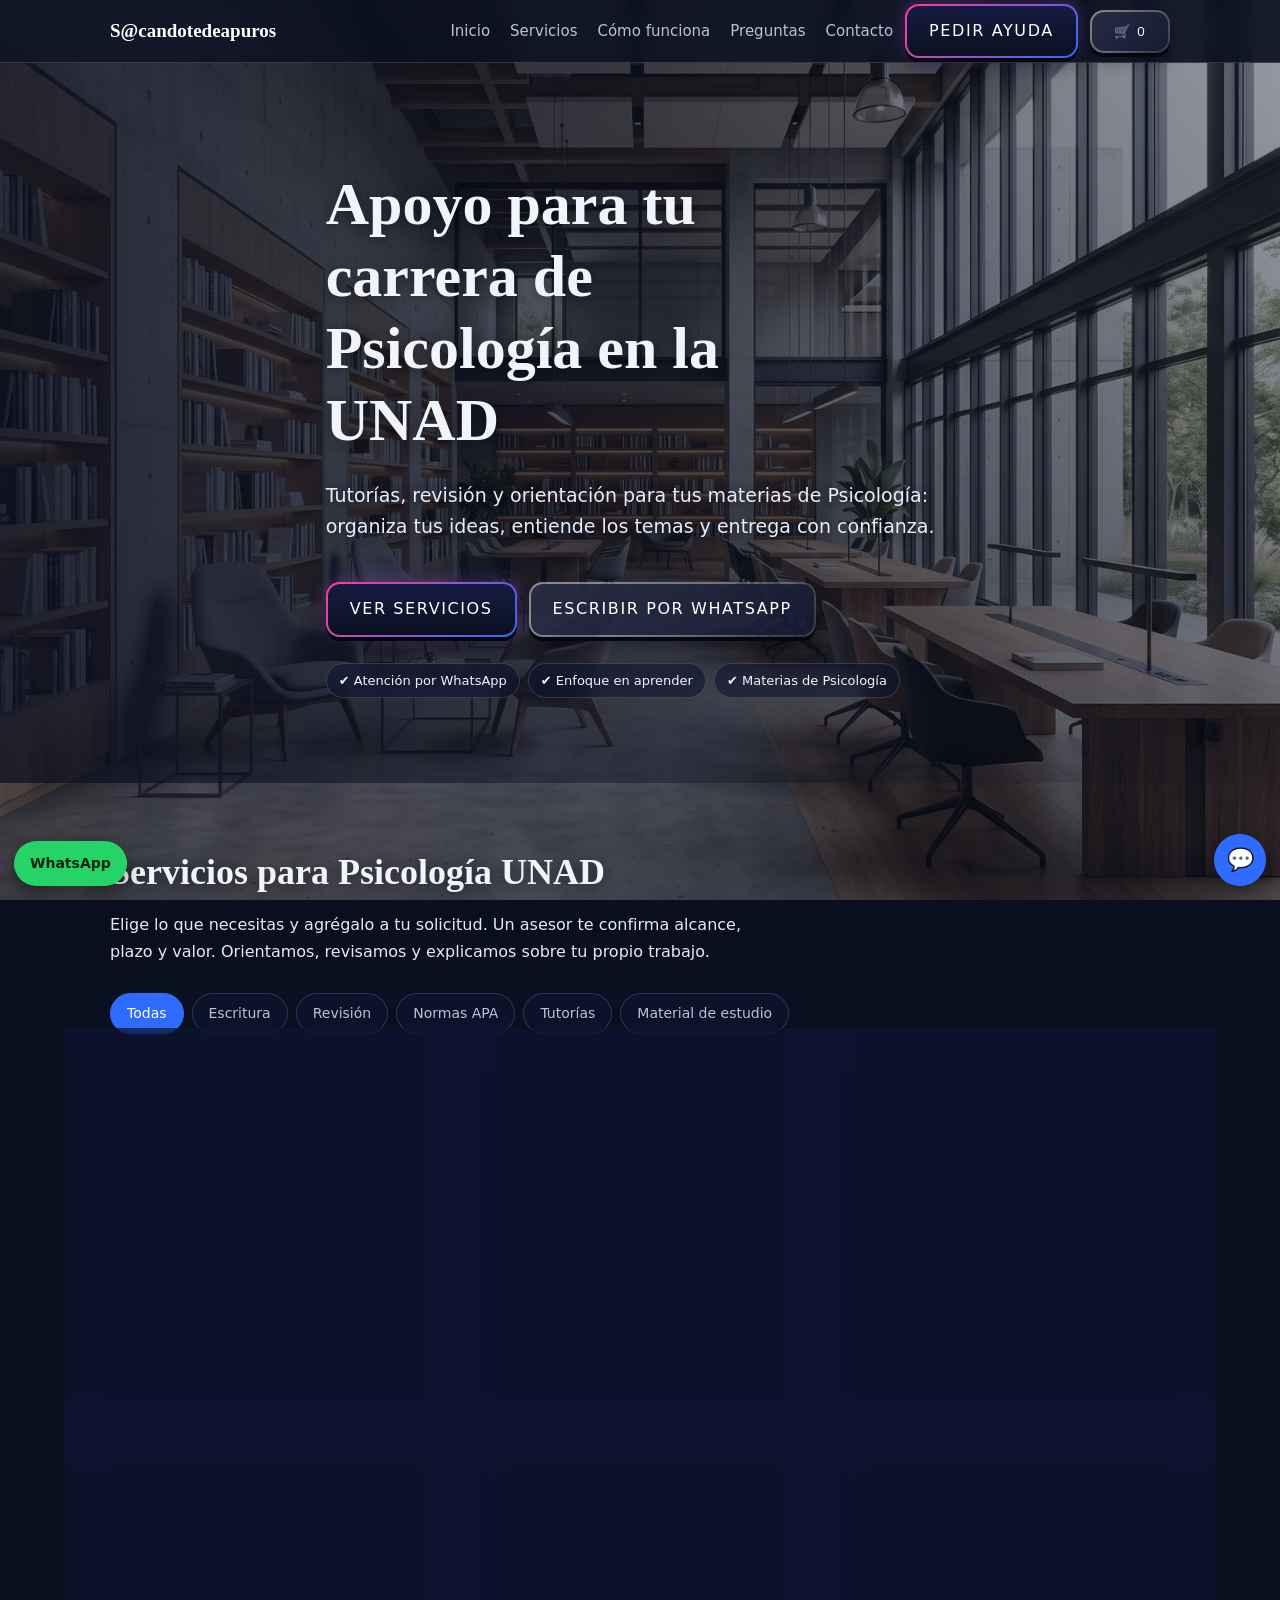
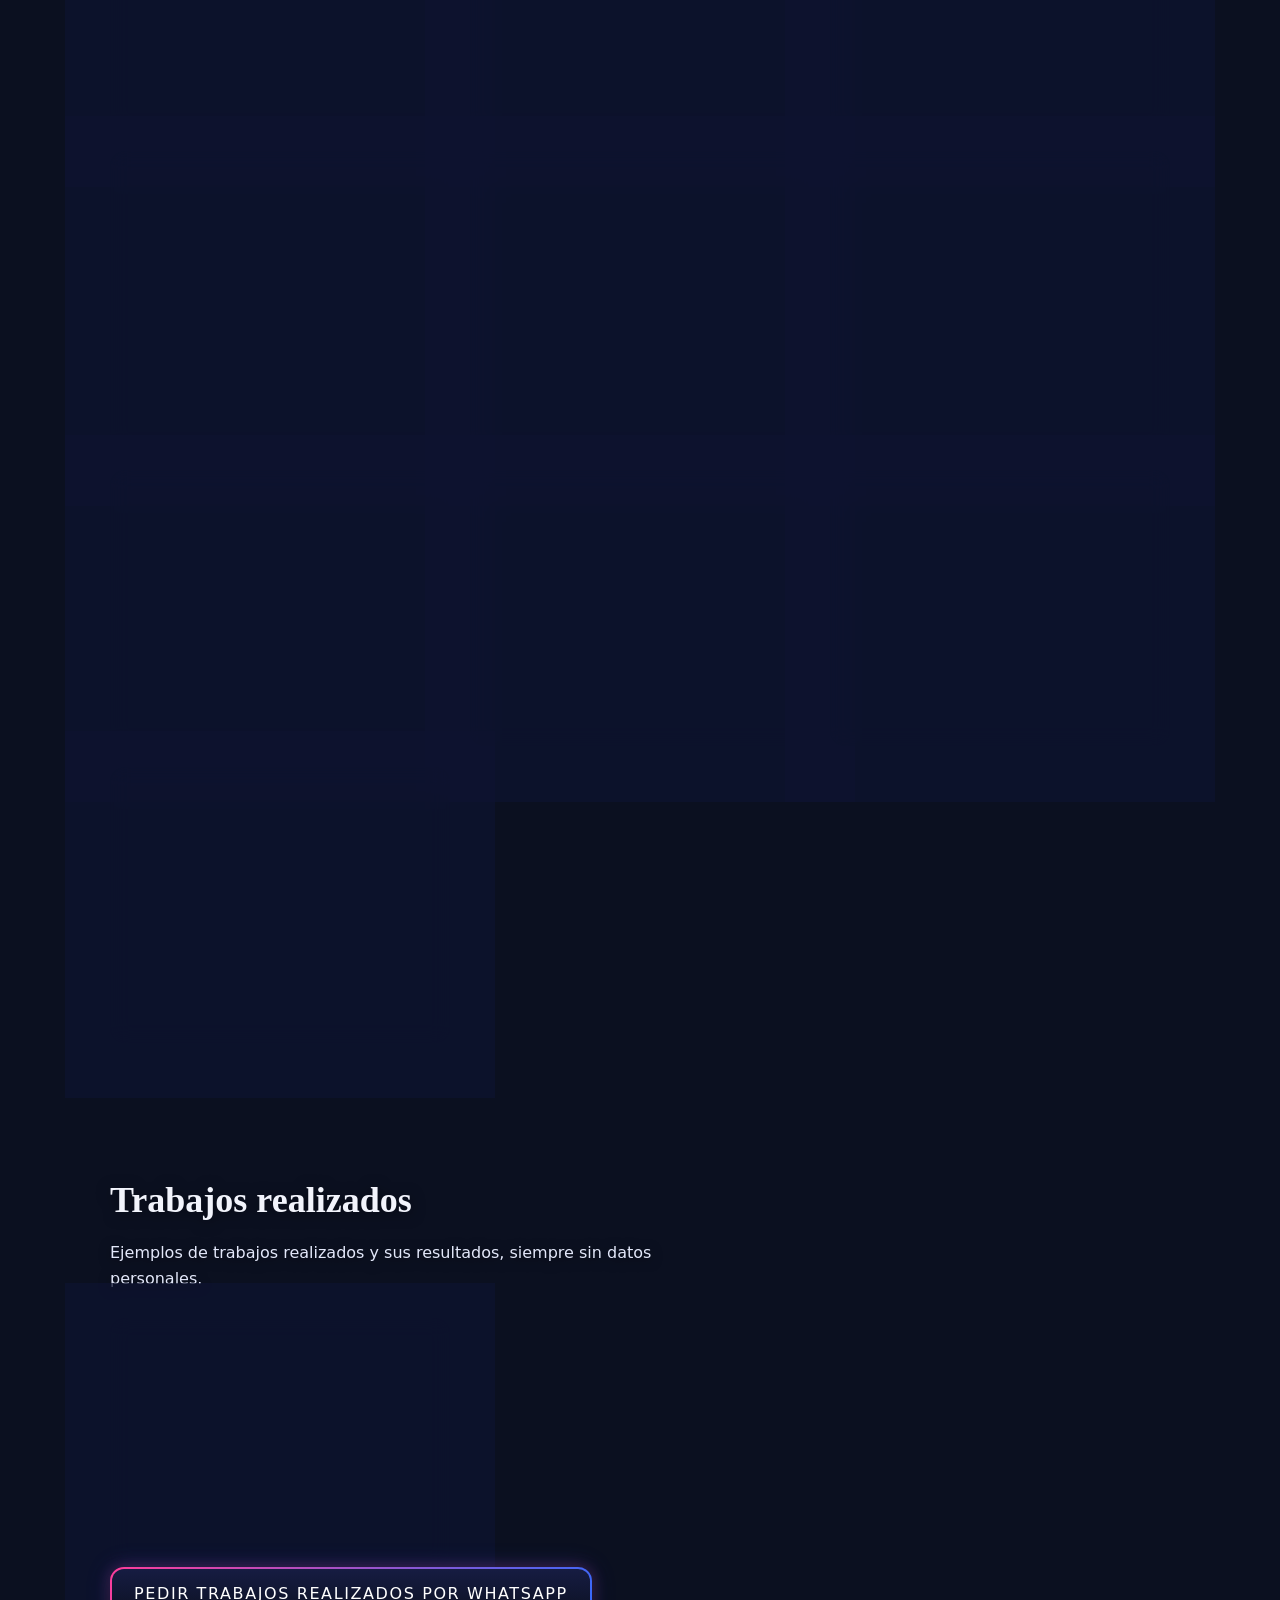
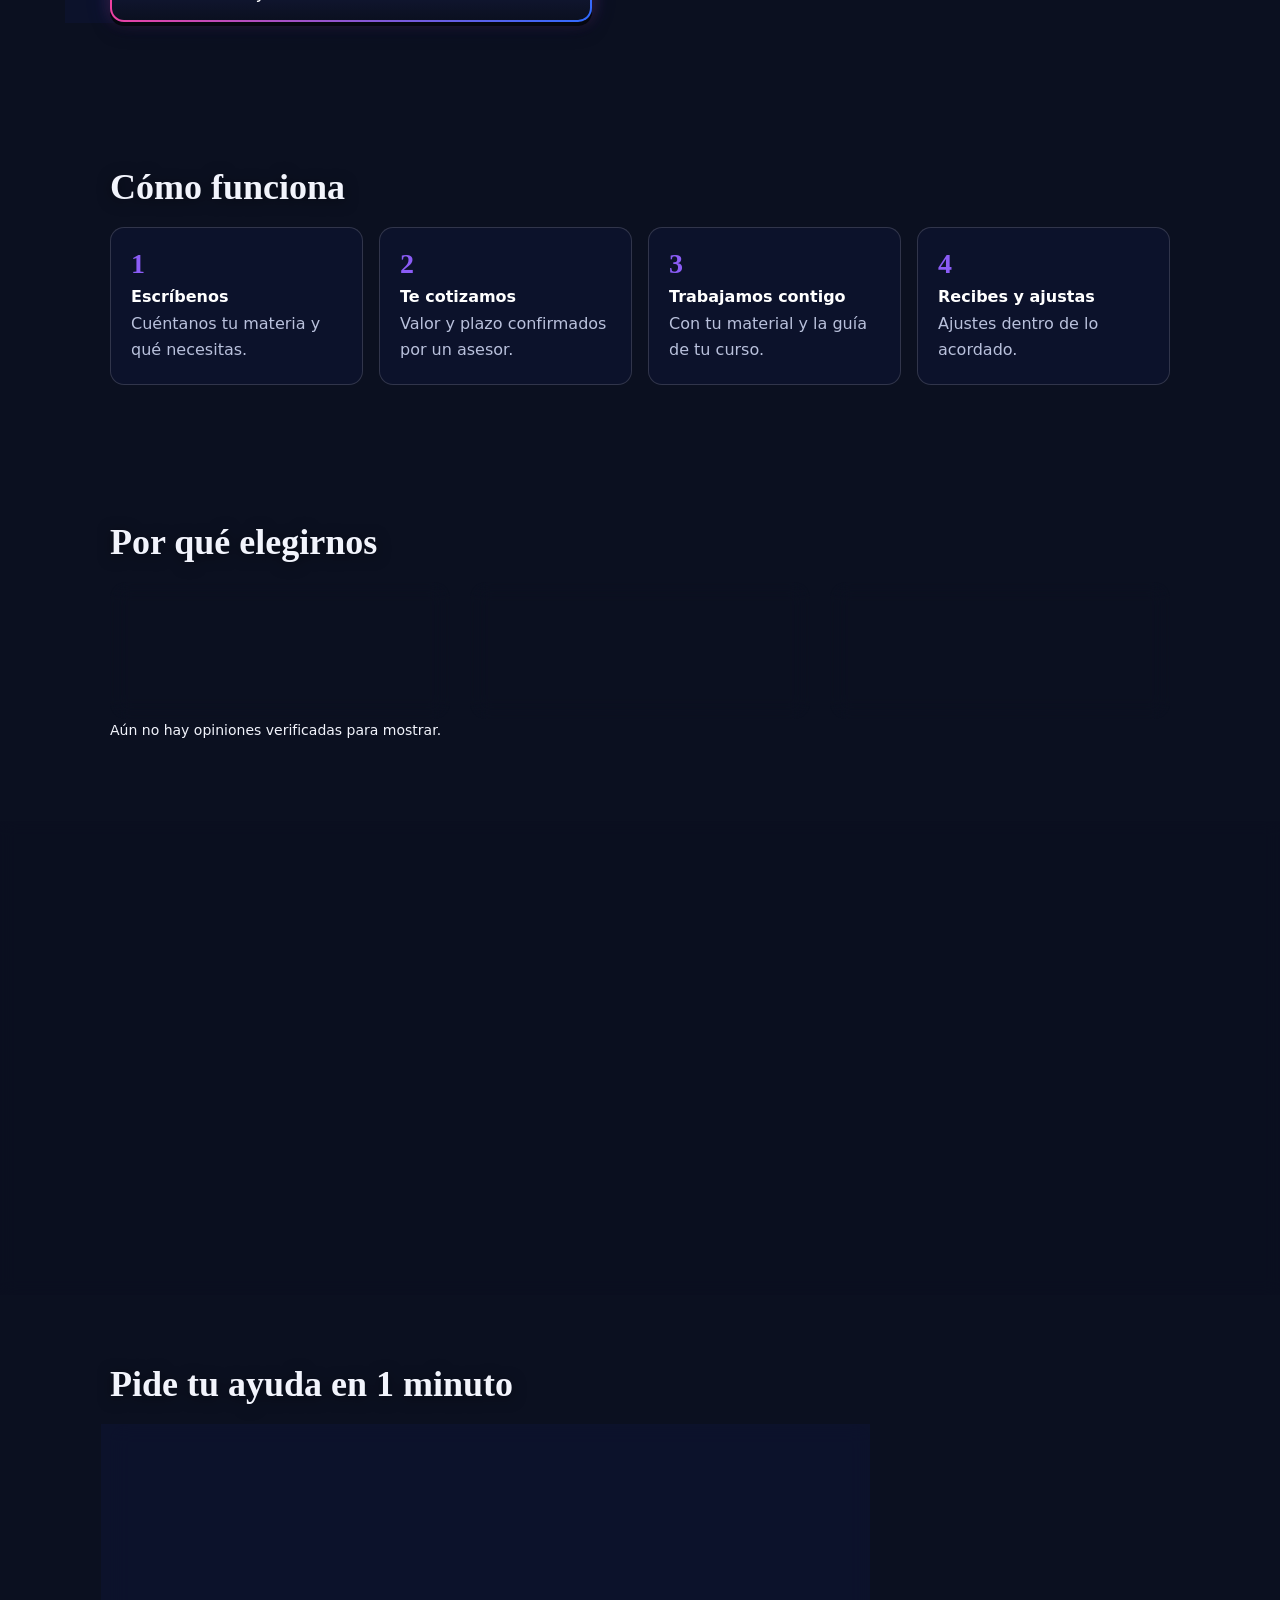
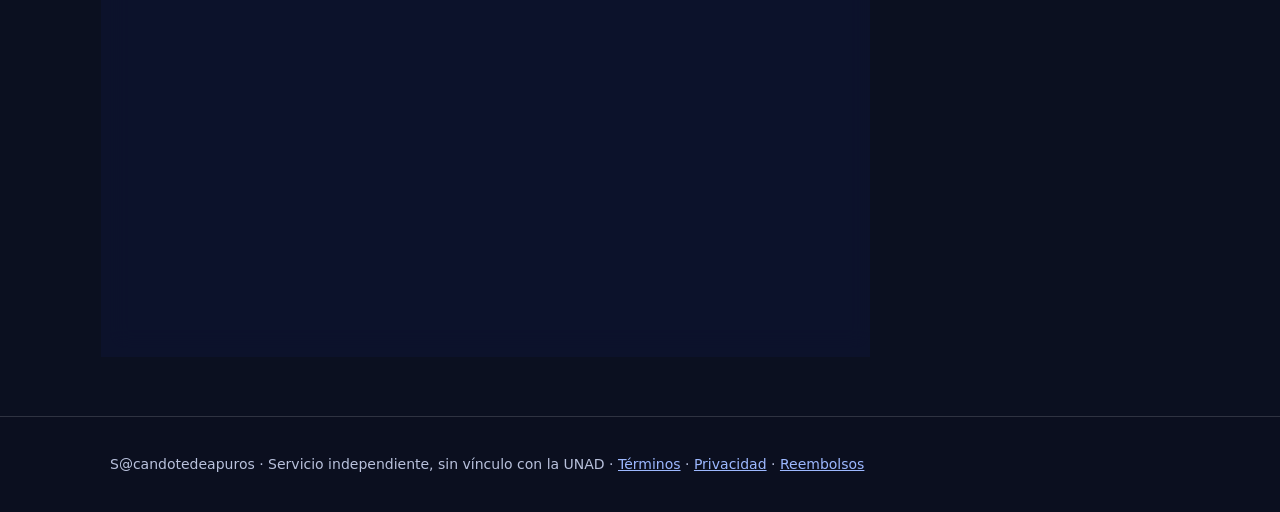
==== commit b975f21d: "Update index.html" ====
--- a/index.html
+++ b/index.html
@@ -14,21 +14,19 @@
 <main>
 <section class="hero" id="inicio"><div class="w"><h1>Apoyo para tu carrera de Psicología en la UNAD</h1>
 <p>Tutorías, revisión y orientación para tus materias de Psicología: organiza tus ideas, entiende los temas y entrega con confianza.</p>
-<div class="acc"><a class="btn" href="#catalogo">Ver servicios</a><a class="btn sec" href="https://wa.me/573187248086?text=Hola%2C%20soy%20estudiante%20de%20Psicolog%C3%ADa%20UNAD%20y%20quisiera%20una%20consulta." target="_blank" rel="noopener">Escribir por WhatsApp</a></div><ul class="trust"><li>✔ Ajustes garantizados</li><li>✔ Atención por WhatsApp</li><li>✔ Enfoque en aprender</li></ul></div></section>
+<div class="acc"><a class="btn" href="#catalogo">Ver servicios</a><a class="btn sec" href="https://wa.me/573187248086?text=Hola%2C%20soy%20estudiante%20de%20Psicolog%C3%ADa%20UNAD%20y%20quisiera%20una%20consulta." target="_blank" rel="noopener">Escribir por WhatsApp</a></div><ul class="trust"><li>✔ Atención por WhatsApp</li><li>✔ Enfoque en aprender</li><li>✔ Materias de Psicología</li></ul></div></section>
 
 <section id="catalogo"><div class="w"><h2>Servicios para Psicología UNAD</h2><p class="lead">Elige lo que necesitas y agrégalo a tu solicitud. Un asesor te confirma alcance, plazo y valor. Orientamos, revisamos y explicamos sobre tu propio trabajo.</p>
 <div id="filtros"></div><div class="grid" id="grid"></div></div></section>
 
-<section id="trabajos"><div class="w"><h2>Trabajos realizados</h2><p class="lead">Ejemplos del apoyo que brindamos, siempre sin datos personales.</p><div class="grid" id="trabajos-grid"></div></div></section>
-
-<section class="alt"><div class="w"><div class="garantia"><div class="ico">🛡️</div><div><h3>Garantía de ajustes</h3><p>Si lo que entregamos no cumple lo que acordamos, lo corregimos sin costo adicional dentro del alcance pactado. No prometemos notas ni resultados académicos: tú eres quien presenta tu trabajo.</p></div></div></div></section>
+<section id="trabajos"><div class="w"><h2>Trabajos realizados</h2><p class="lead">Ejemplos de trabajos realizados y sus resultados, siempre sin datos personales.</p><div class="grid" id="trabajos-grid"></div><div class="mas"><a class="btn" href="https://wa.me/573187248086?text=Hola%2C%20quisiera%20ver%20trabajos%20realizados." target="_blank" rel="noopener">Pedir trabajos realizados por WhatsApp</a></div></div></section>
 
 <section id="proceso"><div class="w"><h2>Cómo funciona</h2><ol class="pasos">
 <li><strong>Escríbenos</strong><br>Cuéntanos tu materia y qué necesitas.</li><li><strong>Te cotizamos</strong><br>Valor y plazo confirmados por un asesor.</li><li><strong>Trabajamos contigo</strong><br>Con tu material y la guía de tu curso.</li><li><strong>Recibes y ajustas</strong><br>Ajustes dentro de lo acordado.</li></ol></div></section>
 
 <section><div class="w"><h2>Por qué elegirnos</h2><div class="grid">
 <div class="card"><h3>Enfoque en aprender</h3><p>Orientación para que domines tus materias.</p></div>
-<div class="card"><h3>Transparencia</h3><p>Sin promesas de notas ni tarifas ocultas.</p></div>
+<div class="card"><h3>Claridad</h3><p>Te explicamos alcance y plazo antes de empezar.</p></div>
 <div class="card"><h3>Atención directa</h3><p>Hablas con un asesor por WhatsApp.</p></div></div>
 <p class="mini">Aún no hay opiniones verificadas para mostrar.</p></div></section>
 
@@ -77,7 +75,7 @@
 {id:"diapositivas",cat:"Material de estudio",nombre:"Diseño de diapositivas",desc:"Diseño limpio sobre contenido que tú aportas.",alcance:"Hasta 10 diapositivas.",tiempo:"2 a 4 días hábiles (estimado)"},
 {id:"grado",cat:"Tutorías",nombre:"Orientación en proyecto de grado",desc:"Orientación en ruta, estructura y revisión.",alcance:"Por sesión.",tiempo:"Según agenda"}
 ];
-var TRABAJOS=[/* Ejemplo: {titulo:"Mapa conceptual de Psicología social",materia:"Psicología social",desc:"Organización de conceptos clave.",img:"img/ejemplo1.jpg"} */];
+var TRABAJOS=[/* Ejemplo: {titulo:"Título del trabajo",materia:"Materia",desc:"Descripción breve.",nota:"4.5",img:"img/trabajo1.jpg"} */];
 function $(s){return document.querySelector(s)}
 function $$(s){return Array.prototype.slice.call(document.querySelectorAll(s))}
 function esc(t){var d=document.createElement("div");d.textContent=t;return d.innerHTML}
@@ -93,7 +91,7 @@
 function resumen(){var l=items();if(!l.length)return "Hola, quisiera una consulta general.";return "Hola, quisiera cotizar estos servicios:\n"+l.map(function(i){return "- "+i.nombre}).join("\n")}
 
 function pintarCatalogo(f){f=f||"Todas";$("#grid").innerHTML=CAT.filter(function(s){return f==="Todas"||s.cat===f}).map(function(s){return '<article class="card"><span class="tag">'+esc(s.cat)+'</span><h3>'+esc(s.nombre)+'</h3><p>'+esc(s.desc)+'</p><p class="mini"><strong>Alcance:</strong> '+esc(s.alcance)+'<br><strong>Tiempo:</strong> '+esc(s.tiempo)+'</p><div class="acc"><button type="button" class="btn sec" data-det="'+s.id+'">Detalles</button><button type="button" class="btn" data-add="'+s.id+'">Cotizar</button></div></article>'}).join("")}
-function pintarTrabajos(){$("#trabajos-grid").innerHTML=TRABAJOS.length?TRABAJOS.map(function(t){return '<article class="card work">'+(t.img?'<img src="'+esc(t.img)+'" alt="'+esc(t.titulo)+'" loading="lazy">':'')+'<span class="tag">'+esc(t.materia)+'</span><h3>'+esc(t.titulo)+'</h3><p>'+esc(t.desc)+'</p></article>'}).join(""):'<article class="card"><h3>Ejemplos por WhatsApp</h3><p>Estamos preparando nuestra galería. Mientras tanto, pídenos ejemplos de trabajos realizados y te los compartimos.</p><div class="acc"><button type="button" class="btn" data-ej="1">Pedir ejemplos</button></div></article>'}
+function pintarTrabajos(){$("#trabajos-grid").innerHTML=TRABAJOS.length?TRABAJOS.map(function(t){return '<article class="card work">'+(t.img?'<img src="'+esc(t.img)+'" alt="'+esc(t.titulo)+'" loading="lazy">':'')+'<span class="tag">'+esc(t.materia)+'</span><h3>'+esc(t.titulo)+'</h3><p>'+esc(t.desc)+'</p>'+(t.nota?'<span class="nota">Nota: '+esc(t.nota)+'</span>':'')+'</article>'}).join(""):'<article class="card"><h3>Ejemplos por WhatsApp</h3><p>Estamos preparando nuestra galería. Mientras tanto, pídenos ejemplos de trabajos realizados y te los compartimos.</p><div class="acc"><button type="button" class="btn" data-ej="1">Pedir ejemplos</button></div></article>'}
 function pintarFiltros(){var c=["Todas"];CAT.forEach(function(s){if(c.indexOf(s.cat)<0)c.push(s.cat)});$("#filtros").innerHTML=c.map(function(x,i){return '<button type="button" class="chip'+(i?"":" on")+'" data-f="'+x+'">'+x+'</button>'}).join("");$("#tipo").innerHTML=CAT.map(function(s){return "<option>"+esc(s.nombre)+"</option>"}).join("")+"<option>Otra materia o ayuda</option>"}
 function pintarCarrito(){var l=items();$("#cuenta").textContent=l.length;$("#lineas").innerHTML=l.length?l.map(function(i){return '<li><strong>'+esc(i.nombre)+'</strong><button type="button" data-q="'+i.id+'" aria-label="Quitar">✕</button></li>'}).join(""):"<li>Aún no has agregado servicios.</li>"}
 function aviso(t,ok){var a=$("#aviso");a.textContent=t;a.className="aviso "+(ok===false?"err":"ok");a.hidden=false;setTimeout(function(){a.hidden=true},4500)}
--- a/css/styles.css
+++ b/css/styles.css
@@ -1,84 +1,89 @@
-:root{--bg:#0b1020;--bg2:#121933;--tx:#eef1fb;--mut:#a9b1cf;--az:#2f6bff;--vi:#8b5cf6;--bd:rgba(255,255,255,.12)}
-*{box-sizing:border-box}html{scroll-behavior:smooth;scroll-padding-top:72px}
-body{margin:0;font:16px/1.6 "Segoe UI",system-ui,sans-serif;background:var(--bg);color:var(--tx)}
-a{color:#8fb0ff}h1,h2,h3{font-family:Georgia,"Times New Roman",serif;line-height:1.2;margin:0 0 .5em}
-.w{max-width:1120px;margin:auto;padding:0 20px}section{padding:72px 0}
-header.top{position:sticky;top:0;z-index:20;background:rgba(11,16,32,.88);backdrop-filter:blur(10px);border-bottom:1px solid var(--bd)}
-.bar{display:flex;align-items:center;gap:16px;height:64px}.logo{font:700 20px Georgia,serif;color:#fff;text-decoration:none;margin-right:auto}
-nav{display:flex;gap:18px}nav a{color:var(--mut);text-decoration:none;font-size:15px}nav a:hover{color:#fff}
-.btn{background:linear-gradient(135deg,var(--az),var(--vi));color:#fff;border:0;border-radius:10px;padding:10px 18px;font:600 15px inherit;cursor:pointer;text-decoration:none;display:inline-block;transition:transform .15s,filter .15s}
-.btn:hover{filter:brightness(1.1);transform:translateY(-1px)}.btn.sec{background:transparent;border:1px solid var(--bd)}
+:root{--bg:#0b1020;--card:rgba(14,20,48,.74);--tx:#f2f4fc;--mut:#b9c1dc;--az:#2f6bff;--vi:#8b5cf6;--bd:rgba(255,255,255,.15);--r:16px}
+*{box-sizing:border-box}
+html{scroll-behavior:smooth;scroll-padding-top:70px;-webkit-text-size-adjust:100%}
+body{margin:0;font:16px/1.65 "Segoe UI",system-ui,-apple-system,sans-serif;background:var(--bg);color:var(--tx);overflow-x:hidden}
+body::before{content:"";position:fixed;inset:0;z-index:-1;background:linear-gradient(180deg,rgba(11,16,32,.42),rgba(11,16,32,.62)),url(../biblioteca.jpg) center/cover no-repeat}
+a{color:#9db8ff}
+h1,h2,h3{font-family:Georgia,"Times New Roman",serif;line-height:1.2;margin:0 0 .5em;text-shadow:0 2px 14px rgba(0,0,0,.5)}
+h2{font-size:clamp(26px,5vw,36px)}h3{font-size:19px}
+p{margin:0 0 .8em}.lead{color:#e3e8fa;max-width:62ch;margin-bottom:1.6em;text-shadow:0 2px 12px rgba(0,0,0,.6)}
+.w{max-width:1100px;margin:auto;padding:0 20px}
+section{padding:68px 0}
+.alt{background:rgba(11,16,32,.74);backdrop-filter:blur(8px)}
 :focus-visible{outline:3px solid #fff;outline-offset:2px}
-#menuBtn{display:none;background:none;border:1px solid var(--bd);color:#fff;border-radius:8px;padding:6px 10px}
-.hero{min-height:82vh;display:flex;align-items:center;background:radial-gradient(900px 500px at 80% 10%,rgba(139,92,246,.35),transparent),radial-gradient(800px 500px at 10% 90%,rgba(47,107,255,.35),transparent),linear-gradient(180deg,#0b1020,#10173a)}
-/* Para foto real: background-image:linear-gradient(rgba(11,16,32,.75),rgba(11,16,32,.9)),url(../img/hero.jpg);background-size:cover */
-.hero h1{font-size:clamp(34px,6vw,62px);max-width:14ch}.hero p{max-width:56ch;color:var(--mut);font-size:19px}.hero .acc{display:flex;gap:12px;flex-wrap:wrap;margin-top:24px}
+/* Header */
+header.top{position:sticky;top:0;z-index:30;background:rgba(11,16,32,.9);backdrop-filter:blur(10px);border-bottom:1px solid var(--bd)}
+.bar{display:flex;align-items:center;gap:12px;height:62px}
+.logo{font:700 19px Georgia,serif;color:#fff;text-decoration:none;margin-right:auto;min-width:0;overflow:hidden;text-overflow:ellipsis;white-space:nowrap}
+nav{display:flex;gap:20px}nav a{color:var(--mut);text-decoration:none;font-size:15px}nav a:hover{color:#fff}
+#menuBtn{display:none;background:none;border:1px solid var(--bd);color:#fff;border-radius:10px;width:42px;height:40px;font-size:18px;cursor:pointer}
+/* Botones 3D con brillo */
+.btn{position:relative;display:inline-block;overflow:hidden;cursor:pointer;padding:12px 22px;border:2px solid transparent;border-radius:14px;font:700 13px/1.2 inherit;letter-spacing:.1em;text-transform:uppercase;color:#fff;text-decoration:none;text-align:center;user-select:none;-webkit-tap-highlight-color:transparent;
+ background:linear-gradient(#161c42,#0b1020) padding-box,linear-gradient(135deg,#ff3d9a,#2f6bff) border-box;
+ box-shadow:0 4px 0 #05070f,0 8px 18px rgba(0,0,0,.4),0 0 16px rgba(255,61,154,.25),0 0 24px rgba(47,107,255,.22);transition:transform .15s,box-shadow .25s}
+.btn::after{content:"";position:absolute;top:0;left:-60%;width:40%;height:100%;background:linear-gradient(100deg,transparent,rgba(255,255,255,.28),transparent);transform:skewX(-20deg);transition:left .5s}
+.btn:hover{transform:translateY(-2px);box-shadow:0 6px 0 #05070f,0 12px 22px rgba(0,0,0,.45),0 0 22px rgba(255,61,154,.45),0 0 34px rgba(47,107,255,.4)}
+.btn:hover::after{left:130%}.btn:active{transform:translateY(3px);box-shadow:0 1px 0 #05070f,0 3px 8px rgba(0,0,0,.5)}
+.btn.sec{background:linear-gradient(rgba(14,20,48,.8),rgba(14,20,48,.8)) padding-box,linear-gradient(135deg,rgba(255,255,255,.5),rgba(255,255,255,.14)) border-box;box-shadow:0 4px 0 #05070f,0 8px 16px rgba(0,0,0,.35)}
+/* Hero */
+.hero{min-height:80vh;display:flex;align-items:center;padding:80px 0 60px;background:linear-gradient(90deg,rgba(11,16,32,.72),rgba(11,16,32,.25) 70%,transparent)}
+.hero h1{font-size:clamp(32px,7.5vw,60px);max-width:16ch;margin-bottom:.4em}
+.hero p{max-width:52ch;font-size:clamp(16px,2.6vw,19px);color:#e8ecfb;text-shadow:0 2px 12px rgba(0,0,0,.6)}
+.hero .acc{display:flex;gap:12px;flex-wrap:wrap;margin-top:26px}
+.trust{display:flex;flex-wrap:wrap;gap:8px;list-style:none;padding:0;margin:26px 0 0}
+.trust li{font-size:13px;padding:6px 12px;border:1px solid var(--bd);border-radius:99px;background:rgba(14,20,48,.6);backdrop-filter:blur(6px)}
+/* Tarjetas */
 .grid{display:grid;grid-template-columns:repeat(auto-fill,minmax(290px,1fr));gap:20px}
-.card{background:rgba(255,255,255,.05);border:1px solid var(--bd);border-radius:16px;padding:20px;display:flex;flex-direction:column;gap:6px;box-shadow:0 10px 30px rgba(0,0,0,.25)}
-.card h3{font-size:19px}.card p{margin:0;color:var(--mut)}.mini{font-size:14px}.precio{color:#fff!important;font-weight:700}
-.tag{font-size:12px;color:#c7b8ff}.acc{display:flex;gap:8px;flex-wrap:wrap;margin-top:auto;padding-top:10px}
-#filtros{display:flex;gap:8px;flex-wrap:wrap;margin:16px 0 24px}.chip{background:none;color:var(--mut);border:1px solid var(--bd);border-radius:99px;padding:6px 14px;cursor:pointer}.chip.on{background:var(--az);color:#fff}
-.pasos{counter-reset:p;list-style:none;padding:0;display:grid;grid-template-columns:repeat(auto-fit,minmax(220px,1fr));gap:16px}
-.pasos li{counter-increment:p;background:var(--bg2);border-radius:14px;padding:18px}.pasos li::before{content:counter(p);display:block;font:700 28px Georgia,serif;color:var(--vi)}
-.alt{background:var(--bg2)}details{border-bottom:1px solid var(--bd);padding:12px 0}summary{cursor:pointer;font-weight:600}
-form label{display:block;margin:10px 0 4px;font-size:14px;color:var(--mut)}
-input,select,textarea{width:100%;padding:11px;border-radius:10px;border:1px solid var(--bd);background:#0e1430;color:#fff;font:inherit}
-.cols{display:grid;grid-template-columns:1fr 1fr;gap:0 16px}.chk{display:flex;gap:8px;align-items:flex-start;margin-top:12px}.chk input{width:auto;margin-top:5px}
-.hp{position:absolute;left:-9999px}.aviso{position:fixed;left:50%;transform:translateX(-50%);bottom:90px;z-index:60;padding:12px 18px;border-radius:10px;max-width:90vw}.aviso.ok{background:#12633a}.aviso.err{background:#8a1c2b}
-#panel{position:fixed;top:0;right:0;height:100%;width:min(400px,100%);background:#0e1430;border-left:1px solid var(--bd);transform:translateX(100%);transition:transform .25s;z-index:50;padding:20px;display:flex;flex-direction:column}#panel.abierto{transform:none}
-#lineas{list-style:none;padding:0;overflow:auto;flex:1}#lineas li{display:flex;justify-content:space-between;gap:10px;padding:10px 0;border-bottom:1px solid var(--bd)}
-.qty{display:flex;gap:6px;align-items:center}.qty button{background:#1b2350;color:#fff;border:0;border-radius:6px;width:30px;height:30px;cursor:pointer}
-#waFlot{position:fixed;left:18px;bottom:18px;z-index:40;background:#25d366;color:#04230f;border-radius:99px;padding:12px 16px;font-weight:700;text-decoration:none;box-shadow:0 6px 20px rgba(0,0,0,.4)}
-#cb-btn{position:fixed;right:18px;bottom:18px;z-index:40;width:54px;height:54px;border-radius:50%;border:0;background:var(--az);font-size:24px;cursor:pointer}
-#cb{position:fixed;right:18px;bottom:84px;z-index:45;width:min(360px,calc(100vw - 36px));height:min(520px,70vh);background:#0e1430;border:1px solid var(--bd);border-radius:16px;display:flex;flex-direction:column;overflow:hidden}#cb[hidden]{display:none}
-#cb header{display:flex;justify-content:space-between;padding:12px;background:var(--bg2)}#cb header button{background:none;border:0;color:#fff;cursor:pointer}
-#cb-log{flex:1;overflow:auto;padding:12px;display:flex;flex-direction:column;gap:8px}.m{padding:9px 12px;border-radius:12px;max-width:85%;font-size:14px}.m.bot{background:#1b2350}.m.yo{background:var(--az);align-self:flex-end}
-#cb-q{display:flex;gap:6px;overflow-x:auto;padding:6px 10px}#cb-q button{white-space:nowrap;background:none;border:1px solid var(--bd);color:var(--mut);border-radius:99px;padding:4px 10px;cursor:pointer;font-size:12px}
-#cb-f{display:flex;gap:6px;padding:10px}#cb-f button{background:var(--az);color:#fff;border:0;border-radius:8px;padding:0 12px}
-footer{padding:40px 0;border-top:1px solid var(--bd);color:var(--mut);font-size:14px}
+.card{background:var(--card);backdrop-filter:blur(10px);border:1px solid var(--bd);border-radius:var(--r);padding:22px;display:flex;flex-direction:column;gap:4px;box-shadow:0 10px 30px rgba(0,0,0,.25)}
+.card p{color:var(--mut);margin:0 0 6px}.card h3{margin-bottom:.3em}
+.tag{font-size:12px;letter-spacing:.06em;text-transform:uppercase;color:#cdbfff}
+.mini{font-size:14px}
+.acc{display:flex;gap:10px;margin-top:auto;padding-top:14px}.card .acc .btn{flex:1;padding:11px 8px}
+.work img{width:100%;aspect-ratio:16/10;object-fit:cover;border-radius:12px;margin-bottom:10px}
+#filtros{display:flex;gap:8px;overflow-x:auto;padding:2px 0 8px;margin:0 0 22px;scrollbar-width:none}#filtros::-webkit-scrollbar{display:none}
+.chip{flex:0 0 auto;background:rgba(14,20,48,.65);color:var(--mut);border:1px solid var(--bd);border-radius:99px;padding:8px 16px;cursor:pointer;font:inherit;font-size:14px}.chip.on{background:var(--az);color:#fff;border-color:var(--az)}
+.garantia{display:flex;gap:18px;align-items:center;padding:26px;border:1px solid rgba(139,92,246,.55);border-radius:var(--r);background:rgba(14,20,48,.8);backdrop-filter:blur(10px)}
+.garantia .ico{font-size:38px}.garantia p{margin:0;color:#dfe5fa}
+.pasos{counter-reset:p;list-style:none;padding:0;margin:0;display:grid;grid-template-columns:repeat(auto-fit,minmax(220px,1fr));gap:16px}
+.pasos li{counter-increment:p;background:var(--card);border:1px solid var(--bd);border-radius:14px;padding:20px;color:var(--mut)}
+.pasos li::before{content:counter(p);display:block;font:700 28px Georgia,serif;color:var(--vi);margin-bottom:4px}.pasos strong{color:#fff}
+details{border-bottom:1px solid var(--bd);padding:14px 0}summary{cursor:pointer;font-weight:600}details p{color:var(--mut);margin:8px 0 0}
+/* Formulario */
+#pedir form{background:var(--card);backdrop-filter:blur(10px);border:1px solid var(--bd);border-radius:var(--r);padding:26px;max-width:760px}
+form label{display:block;margin:12px 0 5px;font-size:14px;color:var(--mut)}
+input,select,textarea{width:100%;padding:12px;border-radius:10px;border:1px solid var(--bd);background:#0e1430;color:#fff;font:inherit;font-size:16px}
+.cols{display:grid;grid-template-columns:1fr 1fr;gap:0 16px}
+.chk{display:flex;gap:10px;align-items:flex-start;margin:14px 0 6px}.chk input{width:auto;margin-top:6px}.chk label{margin:0;color:var(--tx)}
+#pedir .btn{margin-top:8px}
+.hp{position:absolute;left:-9999px}
+.aviso{position:fixed;left:50%;transform:translateX(-50%);bottom:84px;z-index:60;padding:12px 18px;border-radius:10px;max-width:90vw;font-size:15px}.aviso.ok{background:#12633a}.aviso.err{background:#8a1c2b}
+/* Solicitud (carrito) */
+#panel{position:fixed;top:0;right:0;height:100%;width:min(400px,100%);background:#0e1430;border-left:1px solid var(--bd);transform:translateX(100%);transition:transform .25s;z-index:50;padding:20px;display:flex;flex-direction:column;gap:6px}#panel.abierto{transform:none}
+#lineas{list-style:none;padding:0;margin:0;overflow:auto;flex:1}#lineas li{display:flex;justify-content:space-between;align-items:center;gap:10px;padding:12px 0;border-bottom:1px solid var(--bd)}
+#lineas li button{background:#1b2350;color:#fff;border:0;border-radius:8px;width:34px;height:34px;cursor:pointer;flex:0 0 auto}
+/* Flotantes */
+#waFlot{position:fixed;left:14px;bottom:14px;z-index:40;background:#25d366;color:#04230f;border-radius:99px;padding:11px 16px;font-weight:700;font-size:14px;text-decoration:none;box-shadow:0 6px 20px rgba(0,0,0,.4)}
+#cb-btn{position:fixed;right:14px;bottom:14px;z-index:40;width:52px;height:52px;border-radius:50%;border:0;background:var(--az);font-size:22px;cursor:pointer;box-shadow:0 6px 20px rgba(0,0,0,.4)}
+#cb{position:fixed;right:14px;bottom:76px;z-index:45;width:min(360px,calc(100vw - 28px));height:min(520px,72vh);background:#0e1430;border:1px solid var(--bd);border-radius:16px;display:flex;flex-direction:column;overflow:hidden}#cb[hidden]{display:none}
+#cb header{display:flex;justify-content:space-between;padding:12px 14px;background:#121933}#cb header button{background:none;border:0;color:#fff;cursor:pointer;font-size:16px}
+#cb-log{flex:1;overflow:auto;padding:12px;display:flex;flex-direction:column;gap:8px}
+.m{padding:9px 12px;border-radius:12px;max-width:86%;font-size:14px;line-height:1.5}.m.bot{background:#1b2350}.m.yo{background:var(--az);align-self:flex-end}
+#cb-q{display:flex;gap:6px;overflow-x:auto;padding:6px 10px;scrollbar-width:none}#cb-q button{flex:0 0 auto;white-space:nowrap;background:none;border:1px solid var(--bd);color:var(--mut);border-radius:99px;padding:5px 11px;cursor:pointer;font-size:12px}
+#cb-f{display:flex;gap:6px;padding:10px}#cb-f input{padding:9px}#cb-f button{background:var(--az);color:#fff;border:0;border-radius:8px;padding:0 14px}
+footer{padding:36px 0;border-top:1px solid var(--bd);background:rgba(11,16,32,.82);color:var(--mut);font-size:14px}
 .legal{max-width:760px;margin:auto;padding:40px 20px}.legal h2{margin-top:1.6em}
-@media(max-width:820px){nav{display:none;position:absolute;top:64px;left:0;right:0;flex-direction:column;background:var(--bg);padding:16px 20px}nav.abierto{display:flex}#menuBtn{display:block}.cols{grid-template-columns:1fr}.bar>.btn.sol{display:none}}
+/* Móvil */
+@media(max-width:820px){
+ nav{display:none;position:absolute;top:100%;left:0;right:0;flex-direction:column;gap:0;background:rgba(11,16,32,.98);border-bottom:1px solid var(--bd)}
+ nav a{padding:16px 20px;font-size:17px;border-top:1px solid var(--bd)}nav.abierto{display:flex}
+ #menuBtn{display:block}.bar>.btn.sol{display:none}
+}
+@media(max-width:640px){
+ section{padding:48px 0}.hero{min-height:72vh;padding:56px 0 44px}
+ .w{padding:0 18px}.cols{grid-template-columns:1fr}
+ .hero .acc .btn{flex:1 1 100%}.grid{gap:16px}.card{padding:18px}
+ .garantia{flex-direction:column;align-items:flex-start;gap:8px}
+ #pedir form{padding:20px}footer{padding-bottom:92px}
+ .btn{padding:12px 16px;font-size:12.5px}
+}
 @media(prefers-reduced-motion:reduce){*{transition:none!important;scroll-behavior:auto!important}}
-/* ===== Fondo con imagen en toda la página ===== */
-body{background:#0b1020}
-body::before{content:"";position:fixed;inset:0;z-index:-1;
-  background:linear-gradient(180deg,rgba(11,16,32,.72),rgba(11,16,32,.9)),url(../biblioteca.jpg) center/cover no-repeat}
-.hero{background:linear-gradient(90deg,rgba(11,16,32,.7) 0%,rgba(11,16,32,.2) 70%,rgba(11,16,32,.05) 100%)}
-.hero p{color:#dfe5fa}
-.alt{background:rgba(14,20,48,.82);backdrop-filter:blur(8px)}
-.card{background:rgba(14,20,48,.62);backdrop-filter:blur(10px)}
-.pasos li{background:rgba(14,20,48,.7);backdrop-filter:blur(8px)}
-footer{background:rgba(11,16,32,.88)}
-/* ===== Botones 3D con brillo ===== */
-.btn{
-  position:relative;display:inline-block;overflow:hidden;cursor:pointer;
-  padding:12px 24px;border:2px solid transparent;border-radius:16px;
-  font-family:inherit;font-weight:700;font-size:13px;letter-spacing:.12em;text-transform:uppercase;
-  color:#fff;text-decoration:none;user-select:none;-webkit-tap-highlight-color:transparent;
-  background:linear-gradient(#161c42,#0b1020) padding-box,linear-gradient(135deg,#ff3d9a,#2f6bff) border-box;
-  box-shadow:0 4px 0 #05070f,0 8px 18px rgba(0,0,0,.45),0 0 16px rgba(255,61,154,.28),0 0 26px rgba(47,107,255,.25);
-  transition:transform .15s,box-shadow .25s;filter:none;
-}
-.btn::after{content:"";position:absolute;top:0;left:-60%;width:40%;height:100%;
-  background:linear-gradient(100deg,transparent,rgba(255,255,255,.28),transparent);
-  transform:skewX(-20deg);transition:left .5s}
-.btn:hover{transform:translateY(-2px);filter:none;
-  box-shadow:0 6px 0 #05070f,0 12px 24px rgba(0,0,0,.5),0 0 22px rgba(255,61,154,.5),0 0 38px rgba(47,107,255,.45)}
-.btn:hover::after{left:130%}
-.btn:active{transform:translateY(3px);
-  box-shadow:0 1px 0 #05070f,0 3px 8px rgba(0,0,0,.5),0 0 14px rgba(255,61,154,.4)}
-.btn.sec{
-  background:linear-gradient(rgba(14,20,48,.75),rgba(14,20,48,.75)) padding-box,linear-gradient(135deg,rgba(255,255,255,.45),rgba(255,255,255,.12)) border-box;
-  box-shadow:0 4px 0 #05070f,0 8px 16px rgba(0,0,0,.4)}
-.btn.sec:hover{box-shadow:0 6px 0 #05070f,0 12px 22px rgba(0,0,0,.45),0 0 20px rgba(143,176,255,.35)}
-/* ===== Fondo más claro y visible ===== */
-body::before{background:linear-gradient(180deg,rgba(11,16,32,.38),rgba(11,16,32,.55)),url(../biblioteca.jpg) center/cover no-repeat}
-.hero{background:linear-gradient(90deg,rgba(11,16,32,.62) 0%,rgba(11,16,32,.25) 55%,rgba(11,16,32,0) 100%)}
-h1,h2,.hero p,section>.w>p{text-shadow:0 2px 14px rgba(0,0,0,.65)}
-section>.w>p,.hero p{color:#eef1fb}
-.alt{background:rgba(14,20,48,.7)}
-.card{background:rgba(14,20,48,.68)}
-.pasos li{background:rgba(14,20,48,.72)}
-.chip{background:rgba(14,20,48,.6)}
-#contacto .w{background:rgba(14,20,48,.74);backdrop-filter:blur(10px);border-radius:18px;padding:32px 24px}
-footer{background:rgba(11,16,32,.8)}
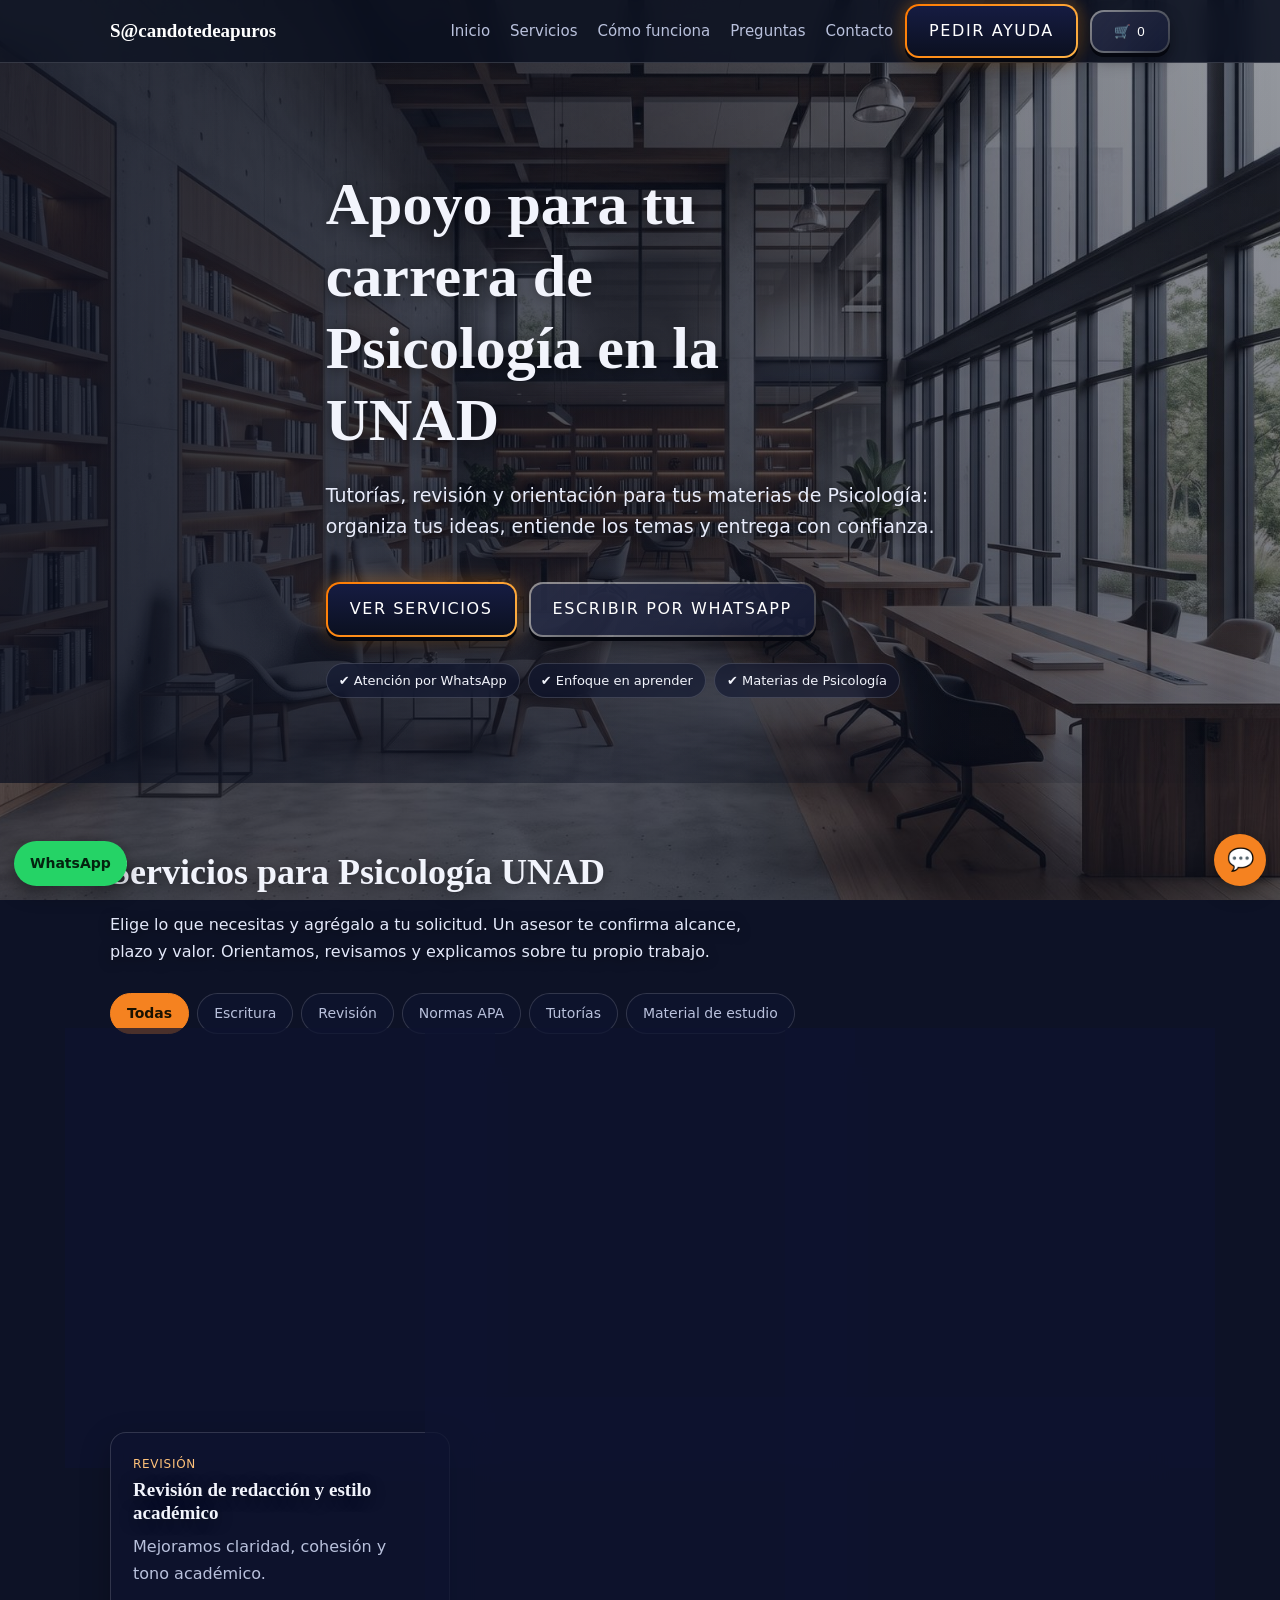
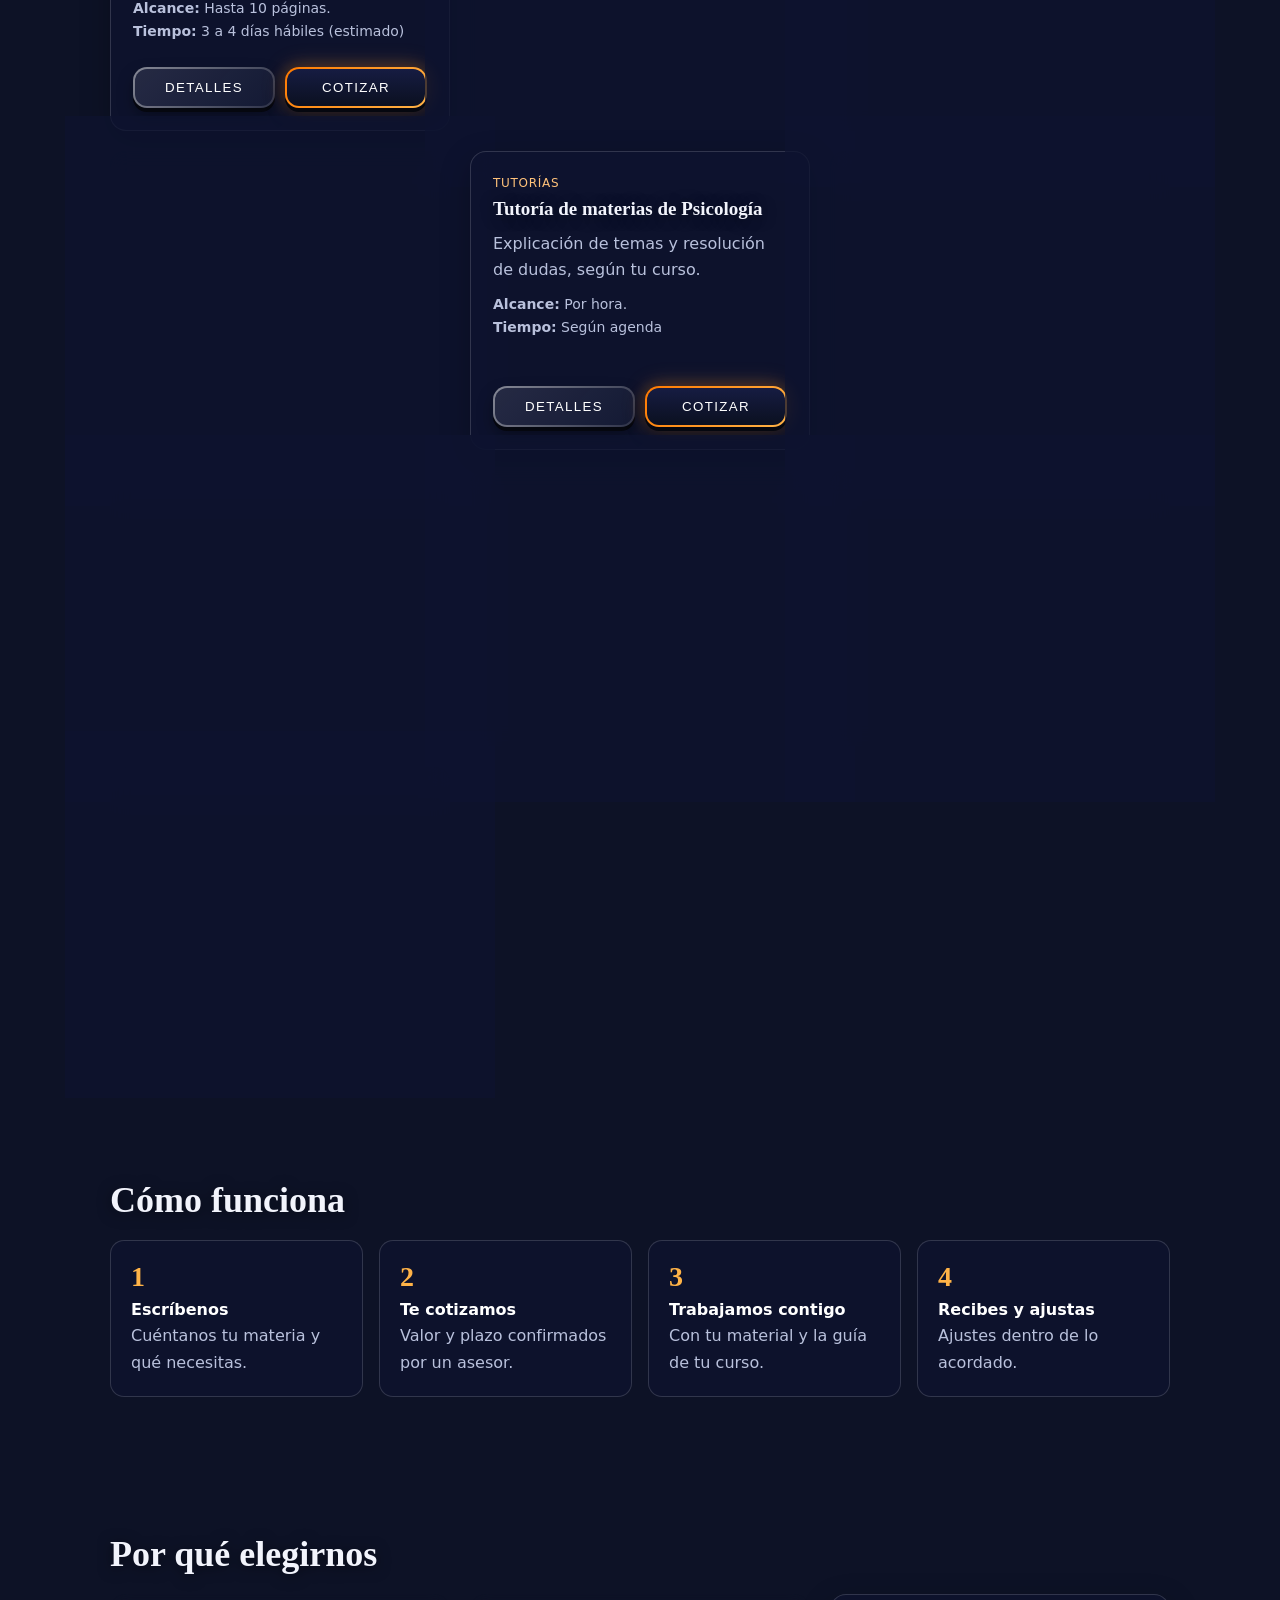
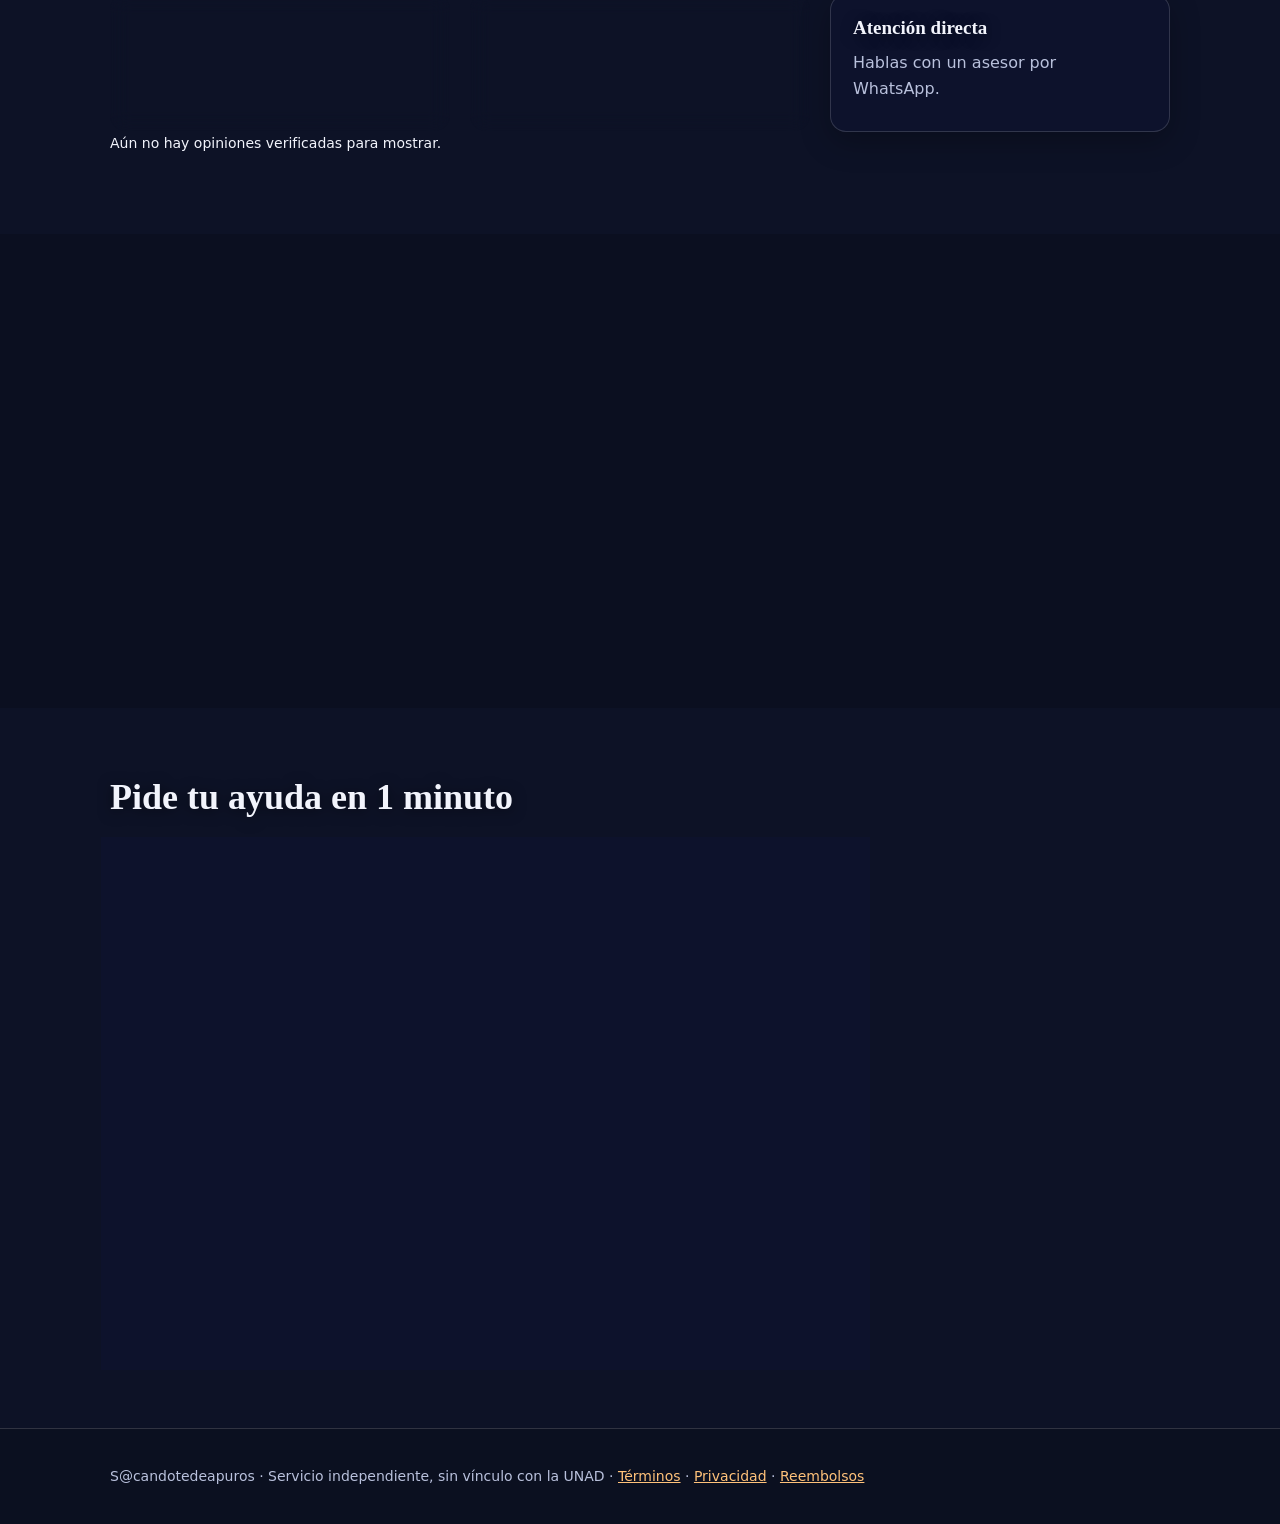
==== commit 72d89be7: "Update index.html" ====
--- a/index.html
+++ b/index.html
@@ -19,7 +19,7 @@
 <section id="catalogo"><div class="w"><h2>Servicios para Psicología UNAD</h2><p class="lead">Elige lo que necesitas y agrégalo a tu solicitud. Un asesor te confirma alcance, plazo y valor. Orientamos, revisamos y explicamos sobre tu propio trabajo.</p>
 <div id="filtros"></div><div class="grid" id="grid"></div></div></section>
 
-<section id="trabajos"><div class="w"><h2>Trabajos realizados</h2><p class="lead">Ejemplos de trabajos realizados y sus resultados, siempre sin datos personales.</p><div class="grid" id="trabajos-grid"></div><div class="mas"><a class="btn" href="https://wa.me/573187248086?text=Hola%2C%20quisiera%20ver%20trabajos%20realizados." target="_blank" rel="noopener">Pedir trabajos realizados por WhatsApp</a></div></div></section>
+<section id="trabajos"><div class="w"><h2>Trabajos realizados</h2><p class="lead">Resultados de trabajos que hemos acompañado. Toca una imagen para verla en grande.</p><div class="grid" id="trabajos-grid"></div></div></section>
 
 <section id="proceso"><div class="w"><h2>Cómo funciona</h2><ol class="pasos">
 <li><strong>Escríbenos</strong><br>Cuéntanos tu materia y qué necesitas.</li><li><strong>Te cotizamos</strong><br>Valor y plazo confirmados por un asesor.</li><li><strong>Trabajamos contigo</strong><br>Con tu material y la guía de tu curso.</li><li><strong>Recibes y ajustas</strong><br>Ajustes dentro de lo acordado.</li></ol></div></section>
@@ -53,6 +53,7 @@
 <aside id="panel" aria-label="Carrito"><div style="display:flex;justify-content:space-between;gap:8px"><h3>Mi solicitud</h3><button class="btn sec" id="cerrarCarrito" type="button">Seguir viendo</button></div>
 <ul id="lineas"></ul><p class="mini">Un asesor te confirmará alcance, plazo y valor. Esto no es un pago.</p>
 <button class="btn" id="waCarrito" type="button">Enviar por WhatsApp</button><button class="btn sec" id="vaciar" type="button" style="margin-top:8px">Vaciar lista</button></aside>
+<div id="lb" hidden><img alt="Trabajo ampliado"></div>
 <div id="aviso" class="aviso" role="status" hidden></div>
 <a id="waFlot" href="https://wa.me/573187248086?text=Hola%2C%20quisiera%20una%20consulta." target="_blank" rel="noopener">WhatsApp</a>
 
@@ -75,7 +76,11 @@
 {id:"diapositivas",cat:"Material de estudio",nombre:"Diseño de diapositivas",desc:"Diseño limpio sobre contenido que tú aportas.",alcance:"Hasta 10 diapositivas.",tiempo:"2 a 4 días hábiles (estimado)"},
 {id:"grado",cat:"Tutorías",nombre:"Orientación en proyecto de grado",desc:"Orientación en ruta, estructura y revisión.",alcance:"Por sesión.",tiempo:"Según agenda"}
 ];
-var TRABAJOS=[/* Ejemplo: {titulo:"Título del trabajo",materia:"Materia",desc:"Descripción breve.",nota:"4.5",img:"img/trabajo1.jpg"} */];
+/* Para agregar trabajos: sube las imágenes a la carpeta img y escribe una línea por cada una, separadas por coma. Ejemplos:
+   "img/trabajo1.jpg",
+   {img:"img/trabajo2.jpg",materia:"Psicología social",nota:"5.0"},
+   Si la lista está vacía, la sección se oculta sola. */
+var TRABAJOS=[];
 function $(s){return document.querySelector(s)}
 function $$(s){return Array.prototype.slice.call(document.querySelectorAll(s))}
 function esc(t){var d=document.createElement("div");d.textContent=t;return d.innerHTML}
@@ -91,7 +96,7 @@
 function resumen(){var l=items();if(!l.length)return "Hola, quisiera una consulta general.";return "Hola, quisiera cotizar estos servicios:\n"+l.map(function(i){return "- "+i.nombre}).join("\n")}
 
 function pintarCatalogo(f){f=f||"Todas";$("#grid").innerHTML=CAT.filter(function(s){return f==="Todas"||s.cat===f}).map(function(s){return '<article class="card"><span class="tag">'+esc(s.cat)+'</span><h3>'+esc(s.nombre)+'</h3><p>'+esc(s.desc)+'</p><p class="mini"><strong>Alcance:</strong> '+esc(s.alcance)+'<br><strong>Tiempo:</strong> '+esc(s.tiempo)+'</p><div class="acc"><button type="button" class="btn sec" data-det="'+s.id+'">Detalles</button><button type="button" class="btn" data-add="'+s.id+'">Cotizar</button></div></article>'}).join("")}
-function pintarTrabajos(){$("#trabajos-grid").innerHTML=TRABAJOS.length?TRABAJOS.map(function(t){return '<article class="card work">'+(t.img?'<img src="'+esc(t.img)+'" alt="'+esc(t.titulo)+'" loading="lazy">':'')+'<span class="tag">'+esc(t.materia)+'</span><h3>'+esc(t.titulo)+'</h3><p>'+esc(t.desc)+'</p>'+(t.nota?'<span class="nota">Nota: '+esc(t.nota)+'</span>':'')+'</article>'}).join(""):'<article class="card"><h3>Ejemplos por WhatsApp</h3><p>Estamos preparando nuestra galería. Mientras tanto, pídenos ejemplos de trabajos realizados y te los compartimos.</p><div class="acc"><button type="button" class="btn" data-ej="1">Pedir ejemplos</button></div></article>'}
+function pintarTrabajos(){if(!TRABAJOS.length){$("#trabajos").hidden=true;return}$("#trabajos-grid").innerHTML=TRABAJOS.map(function(t){if(typeof t==="string")t={img:t};return '<figure class="work"><img src="'+esc(t.img)+'" alt="'+esc(t.materia||"Trabajo realizado")+'" loading="lazy" data-zoom="'+esc(t.img)+'">'+((t.materia||t.nota)?'<figcaption><span>'+esc(t.materia||"")+'</span>'+(t.nota?'<span class="nota">Nota: '+esc(t.nota)+'</span>':'')+'</figcaption>':'')+'</figure>'}).join("")}
 function pintarFiltros(){var c=["Todas"];CAT.forEach(function(s){if(c.indexOf(s.cat)<0)c.push(s.cat)});$("#filtros").innerHTML=c.map(function(x,i){return '<button type="button" class="chip'+(i?"":" on")+'" data-f="'+x+'">'+x+'</button>'}).join("");$("#tipo").innerHTML=CAT.map(function(s){return "<option>"+esc(s.nombre)+"</option>"}).join("")+"<option>Otra materia o ayuda</option>"}
 function pintarCarrito(){var l=items();$("#cuenta").textContent=l.length;$("#lineas").innerHTML=l.length?l.map(function(i){return '<li><strong>'+esc(i.nombre)+'</strong><button type="button" data-q="'+i.id+'" aria-label="Quitar">✕</button></li>'}).join(""):"<li>Aún no has agregado servicios.</li>"}
 function aviso(t,ok){var a=$("#aviso");a.textContent=t;a.className="aviso "+(ok===false?"err":"ok");a.hidden=false;setTimeout(function(){a.hidden=true},4500)}
@@ -99,10 +104,12 @@
 document.addEventListener("click",function(e){var t=e.target.closest("button");if(!t)return;var d=t.dataset;
  if(d.add){aviso(agregar(d.add)?"Agregado a tu solicitud.":"Ya está en tu solicitud.")}
  if(d.det){var s=CAT.filter(function(x){return x.id===d.det})[0];alert(s.nombre+"\n\n"+s.desc+"\nAlcance: "+s.alcance+"\nTiempo: "+s.tiempo+"\nEl valor lo confirma un asesor.")}
- if(d.ej)wa("Hola, quisiera ver ejemplos de trabajos realizados.");
+
  if(d.f){$$(".chip").forEach(function(c){c.classList.toggle("on",c===t)});pintarCatalogo(d.f)}
  if(d.q)quitar(d.q)});
 
+document.addEventListener("click",function(e){var z=e.target.closest("[data-zoom]");if(z){$("#lb img").src=z.dataset.zoom;$("#lb").hidden=false}else if(e.target.closest("#lb")){$("#lb").hidden=true}});
+document.addEventListener("keydown",function(e){if(e.key==="Escape")$("#lb").hidden=true});
 pintarFiltros();pintarCatalogo();pintarTrabajos();pintarCarrito();
 $("#abrirCarrito").onclick=function(){$("#panel").classList.add("abierto")};
 $("#cerrarCarrito").onclick=function(){$("#panel").classList.remove("abierto")};
--- a/css/styles.css
+++ b/css/styles.css
@@ -1,9 +1,9 @@
-:root{--bg:#0b1020;--card:rgba(14,20,48,.74);--tx:#f2f4fc;--mut:#b9c1dc;--az:#2f6bff;--vi:#8b5cf6;--bd:rgba(255,255,255,.15);--r:16px}
+:root{--bg:#0d1226;--card:rgba(14,20,48,.74);--tx:#f2f4fc;--mut:#b9c1dc;--az:#f58220;--vi:#ffb347;--bd:rgba(255,255,255,.15);--r:16px}
 *{box-sizing:border-box}
 html{scroll-behavior:smooth;scroll-padding-top:70px;-webkit-text-size-adjust:100%}
 body{margin:0;font:16px/1.65 "Segoe UI",system-ui,-apple-system,sans-serif;background:var(--bg);color:var(--tx);overflow-x:hidden}
 body::before{content:"";position:fixed;inset:0;z-index:-1;background:linear-gradient(180deg,rgba(11,16,32,.42),rgba(11,16,32,.62)),url(../biblioteca.jpg) center/cover no-repeat}
-a{color:#9db8ff}
+a{color:#ffc27a}
 h1,h2,h3{font-family:Georgia,"Times New Roman",serif;line-height:1.2;margin:0 0 .5em;text-shadow:0 2px 14px rgba(0,0,0,.5)}
 h2{font-size:clamp(26px,5vw,36px)}h3{font-size:19px}
 p{margin:0 0 .8em}.lead{color:#e3e8fa;max-width:62ch;margin-bottom:1.6em;text-shadow:0 2px 12px rgba(0,0,0,.6)}
@@ -19,10 +19,10 @@
 #menuBtn{display:none;background:none;border:1px solid var(--bd);color:#fff;border-radius:10px;width:42px;height:40px;font-size:18px;cursor:pointer}
 /* Botones 3D con brillo */
 .btn{position:relative;display:inline-block;overflow:hidden;cursor:pointer;padding:12px 22px;border:2px solid transparent;border-radius:14px;font:700 13px/1.2 inherit;letter-spacing:.1em;text-transform:uppercase;color:#fff;text-decoration:none;text-align:center;user-select:none;-webkit-tap-highlight-color:transparent;
- background:linear-gradient(#161c42,#0b1020) padding-box,linear-gradient(135deg,#ff3d9a,#2f6bff) border-box;
- box-shadow:0 4px 0 #05070f,0 8px 18px rgba(0,0,0,.4),0 0 16px rgba(255,61,154,.25),0 0 24px rgba(47,107,255,.22);transition:transform .15s,box-shadow .25s}
+ background:linear-gradient(#161c42,#0b1020) padding-box,linear-gradient(135deg,#ff7a00,#ffb347) border-box;
+ box-shadow:0 4px 0 #05070f,0 8px 18px rgba(0,0,0,.4),0 0 16px rgba(255,122,0,.25),0 0 24px rgba(255,179,71,.22);transition:transform .15s,box-shadow .25s}
 .btn::after{content:"";position:absolute;top:0;left:-60%;width:40%;height:100%;background:linear-gradient(100deg,transparent,rgba(255,255,255,.28),transparent);transform:skewX(-20deg);transition:left .5s}
-.btn:hover{transform:translateY(-2px);box-shadow:0 6px 0 #05070f,0 12px 22px rgba(0,0,0,.45),0 0 22px rgba(255,61,154,.45),0 0 34px rgba(47,107,255,.4)}
+.btn:hover{transform:translateY(-2px);box-shadow:0 6px 0 #05070f,0 12px 22px rgba(0,0,0,.45),0 0 22px rgba(255,122,0,.45),0 0 34px rgba(255,179,71,.4)}
 .btn:hover::after{left:130%}.btn:active{transform:translateY(3px);box-shadow:0 1px 0 #05070f,0 3px 8px rgba(0,0,0,.5)}
 .btn.sec{background:linear-gradient(rgba(14,20,48,.8),rgba(14,20,48,.8)) padding-box,linear-gradient(135deg,rgba(255,255,255,.5),rgba(255,255,255,.14)) border-box;box-shadow:0 4px 0 #05070f,0 8px 16px rgba(0,0,0,.35)}
 /* Hero */
@@ -36,13 +36,13 @@
 .grid{display:grid;grid-template-columns:repeat(auto-fill,minmax(290px,1fr));gap:20px}
 .card{background:var(--card);backdrop-filter:blur(10px);border:1px solid var(--bd);border-radius:var(--r);padding:22px;display:flex;flex-direction:column;gap:4px;box-shadow:0 10px 30px rgba(0,0,0,.25)}
 .card p{color:var(--mut);margin:0 0 6px}.card h3{margin-bottom:.3em}
-.tag{font-size:12px;letter-spacing:.06em;text-transform:uppercase;color:#cdbfff}
+.tag{font-size:12px;letter-spacing:.06em;text-transform:uppercase;color:#ffc27a}
 .mini{font-size:14px}
 .acc{display:flex;gap:10px;margin-top:auto;padding-top:14px}.card .acc .btn{flex:1;padding:11px 8px}
 .work img{width:100%;aspect-ratio:16/10;object-fit:cover;border-radius:12px;margin-bottom:10px}
 #filtros{display:flex;gap:8px;overflow-x:auto;padding:2px 0 8px;margin:0 0 22px;scrollbar-width:none}#filtros::-webkit-scrollbar{display:none}
-.chip{flex:0 0 auto;background:rgba(14,20,48,.65);color:var(--mut);border:1px solid var(--bd);border-radius:99px;padding:8px 16px;cursor:pointer;font:inherit;font-size:14px}.chip.on{background:var(--az);color:#fff;border-color:var(--az)}
-.garantia{display:flex;gap:18px;align-items:center;padding:26px;border:1px solid rgba(139,92,246,.55);border-radius:var(--r);background:rgba(14,20,48,.8);backdrop-filter:blur(10px)}
+.chip{flex:0 0 auto;background:rgba(14,20,48,.65);color:var(--mut);border:1px solid var(--bd);border-radius:99px;padding:8px 16px;cursor:pointer;font:inherit;font-size:14px}.chip.on{background:var(--az);color:#1a1200;border-color:var(--az);font-weight:600}
+.garantia{display:flex;gap:18px;align-items:center;padding:26px;border:1px solid rgba(245,130,32,.6);border-radius:var(--r);background:rgba(14,20,48,.8);backdrop-filter:blur(10px)}
 .garantia .ico{font-size:38px}.garantia p{margin:0;color:#dfe5fa}
 .pasos{counter-reset:p;list-style:none;padding:0;margin:0;display:grid;grid-template-columns:repeat(auto-fit,minmax(220px,1fr));gap:16px}
 .pasos li{counter-increment:p;background:var(--card);border:1px solid var(--bd);border-radius:14px;padding:20px;color:var(--mut)}
@@ -67,9 +67,9 @@
 #cb{position:fixed;right:14px;bottom:76px;z-index:45;width:min(360px,calc(100vw - 28px));height:min(520px,72vh);background:#0e1430;border:1px solid var(--bd);border-radius:16px;display:flex;flex-direction:column;overflow:hidden}#cb[hidden]{display:none}
 #cb header{display:flex;justify-content:space-between;padding:12px 14px;background:#121933}#cb header button{background:none;border:0;color:#fff;cursor:pointer;font-size:16px}
 #cb-log{flex:1;overflow:auto;padding:12px;display:flex;flex-direction:column;gap:8px}
-.m{padding:9px 12px;border-radius:12px;max-width:86%;font-size:14px;line-height:1.5}.m.bot{background:#1b2350}.m.yo{background:var(--az);align-self:flex-end}
+.m{padding:9px 12px;border-radius:12px;max-width:86%;font-size:14px;line-height:1.5}.m.bot{background:#1b2350}.m.yo{color:#1a1200;background:var(--az);align-self:flex-end}
 #cb-q{display:flex;gap:6px;overflow-x:auto;padding:6px 10px;scrollbar-width:none}#cb-q button{flex:0 0 auto;white-space:nowrap;background:none;border:1px solid var(--bd);color:var(--mut);border-radius:99px;padding:5px 11px;cursor:pointer;font-size:12px}
-#cb-f{display:flex;gap:6px;padding:10px}#cb-f input{padding:9px}#cb-f button{background:var(--az);color:#fff;border:0;border-radius:8px;padding:0 14px}
+#cb-f{display:flex;gap:6px;padding:10px}#cb-f input{padding:9px}#cb-f button{background:var(--az);color:#1a1200;border:0;border-radius:8px;padding:0 14px}
 footer{padding:36px 0;border-top:1px solid var(--bd);background:rgba(11,16,32,.82);color:var(--mut);font-size:14px}
 .legal{max-width:760px;margin:auto;padding:40px 20px}.legal h2{margin-top:1.6em}
 /* Móvil */
@@ -87,3 +87,7 @@
  .btn{padding:12px 16px;font-size:12.5px}
 }
 @media(prefers-reduced-motion:reduce){*{transition:none!important;scroll-behavior:auto!important}}
+
+.nota{align-self:flex-start;margin-top:8px;padding:4px 12px;border-radius:99px;background:rgba(245,130,32,.18);border:1px solid #f58220;color:#ffc27a;font-size:13px;font-weight:700}
+.mas{margin-top:26px;text-align:center}
+#cb-btn{color:#1a1200}
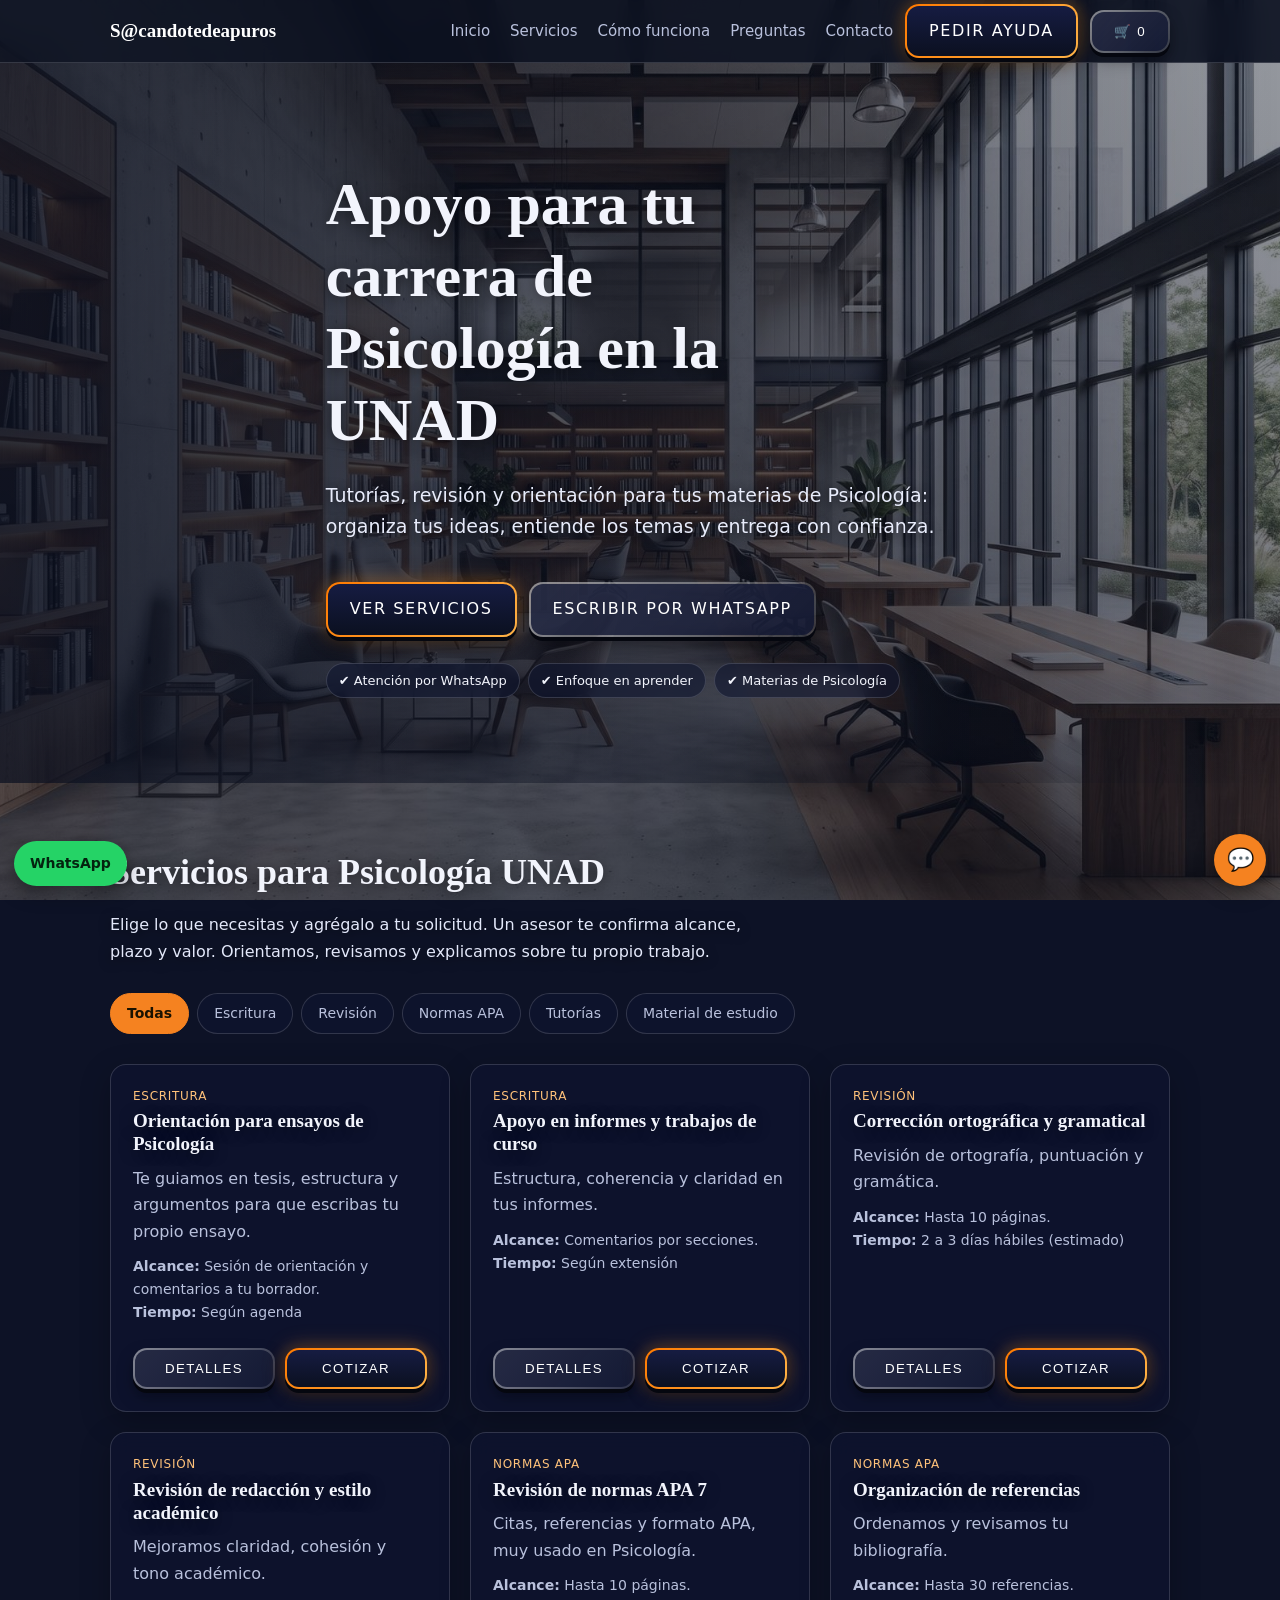
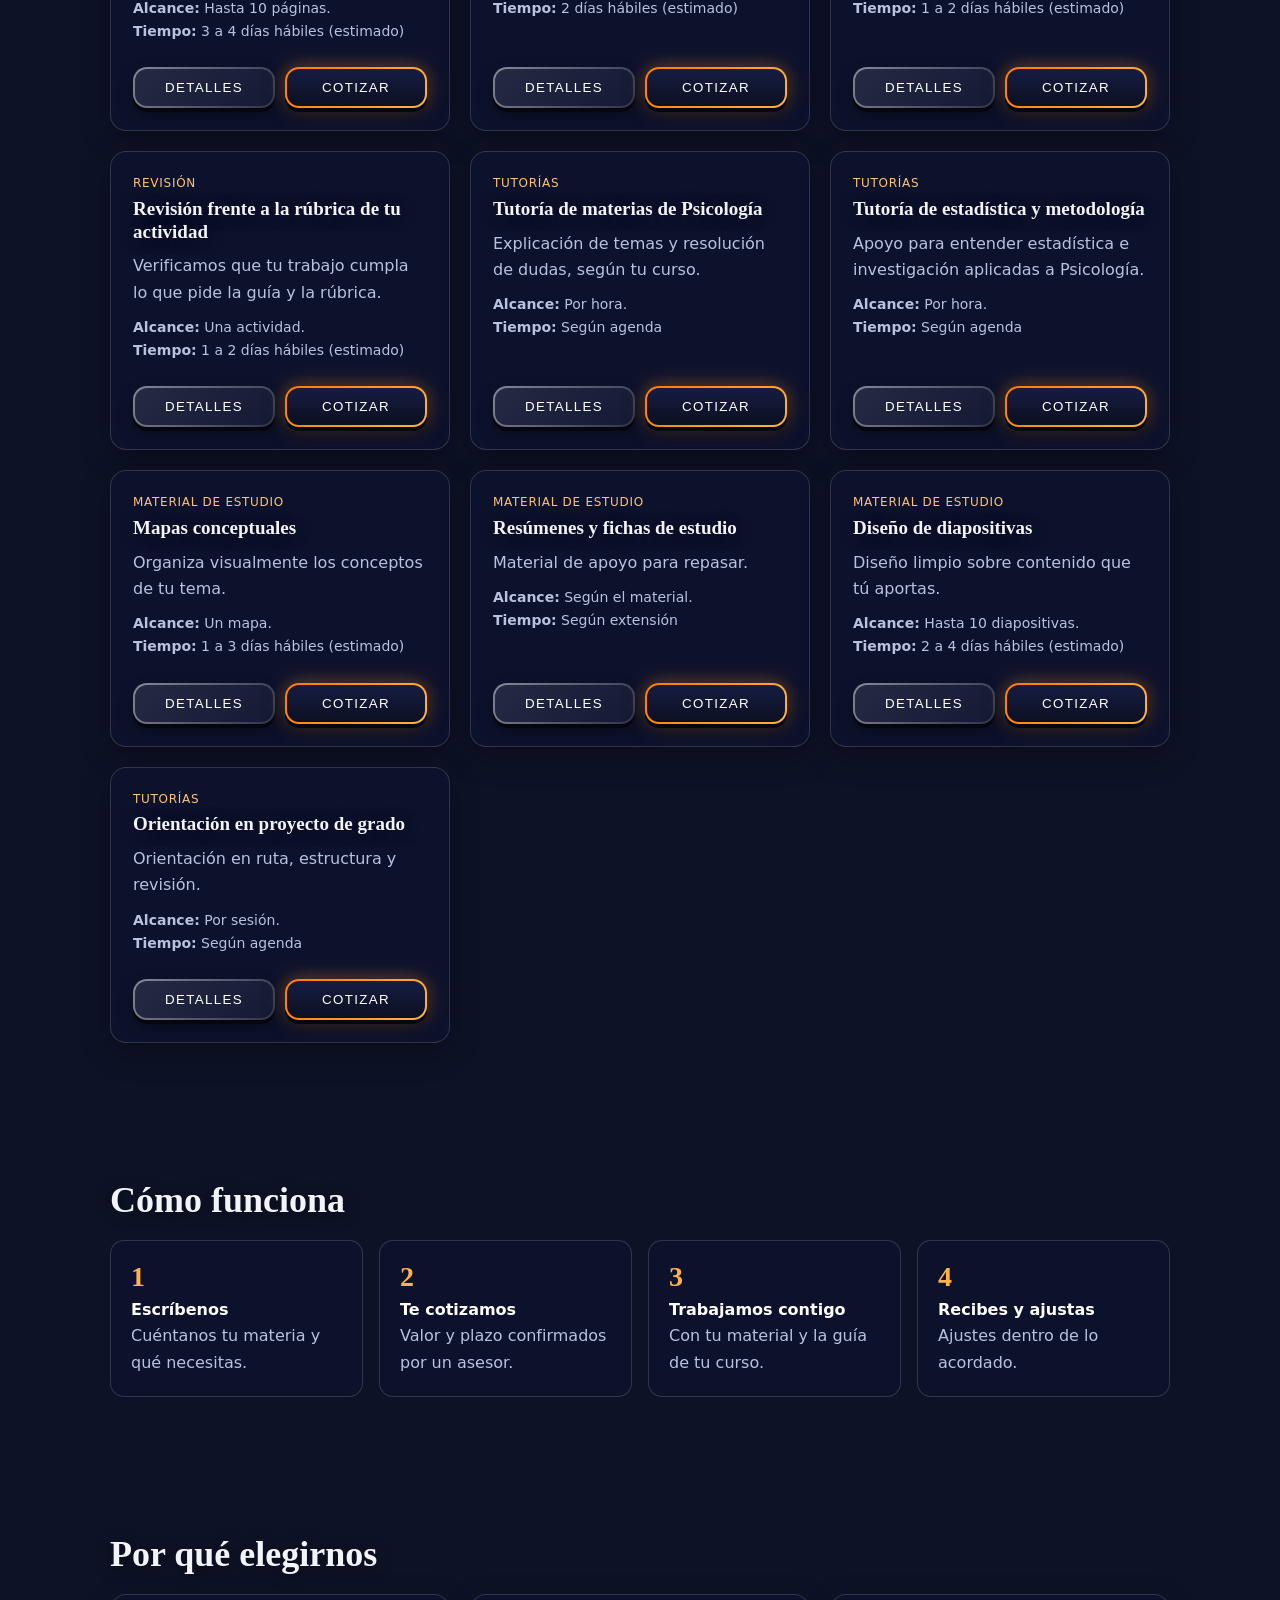
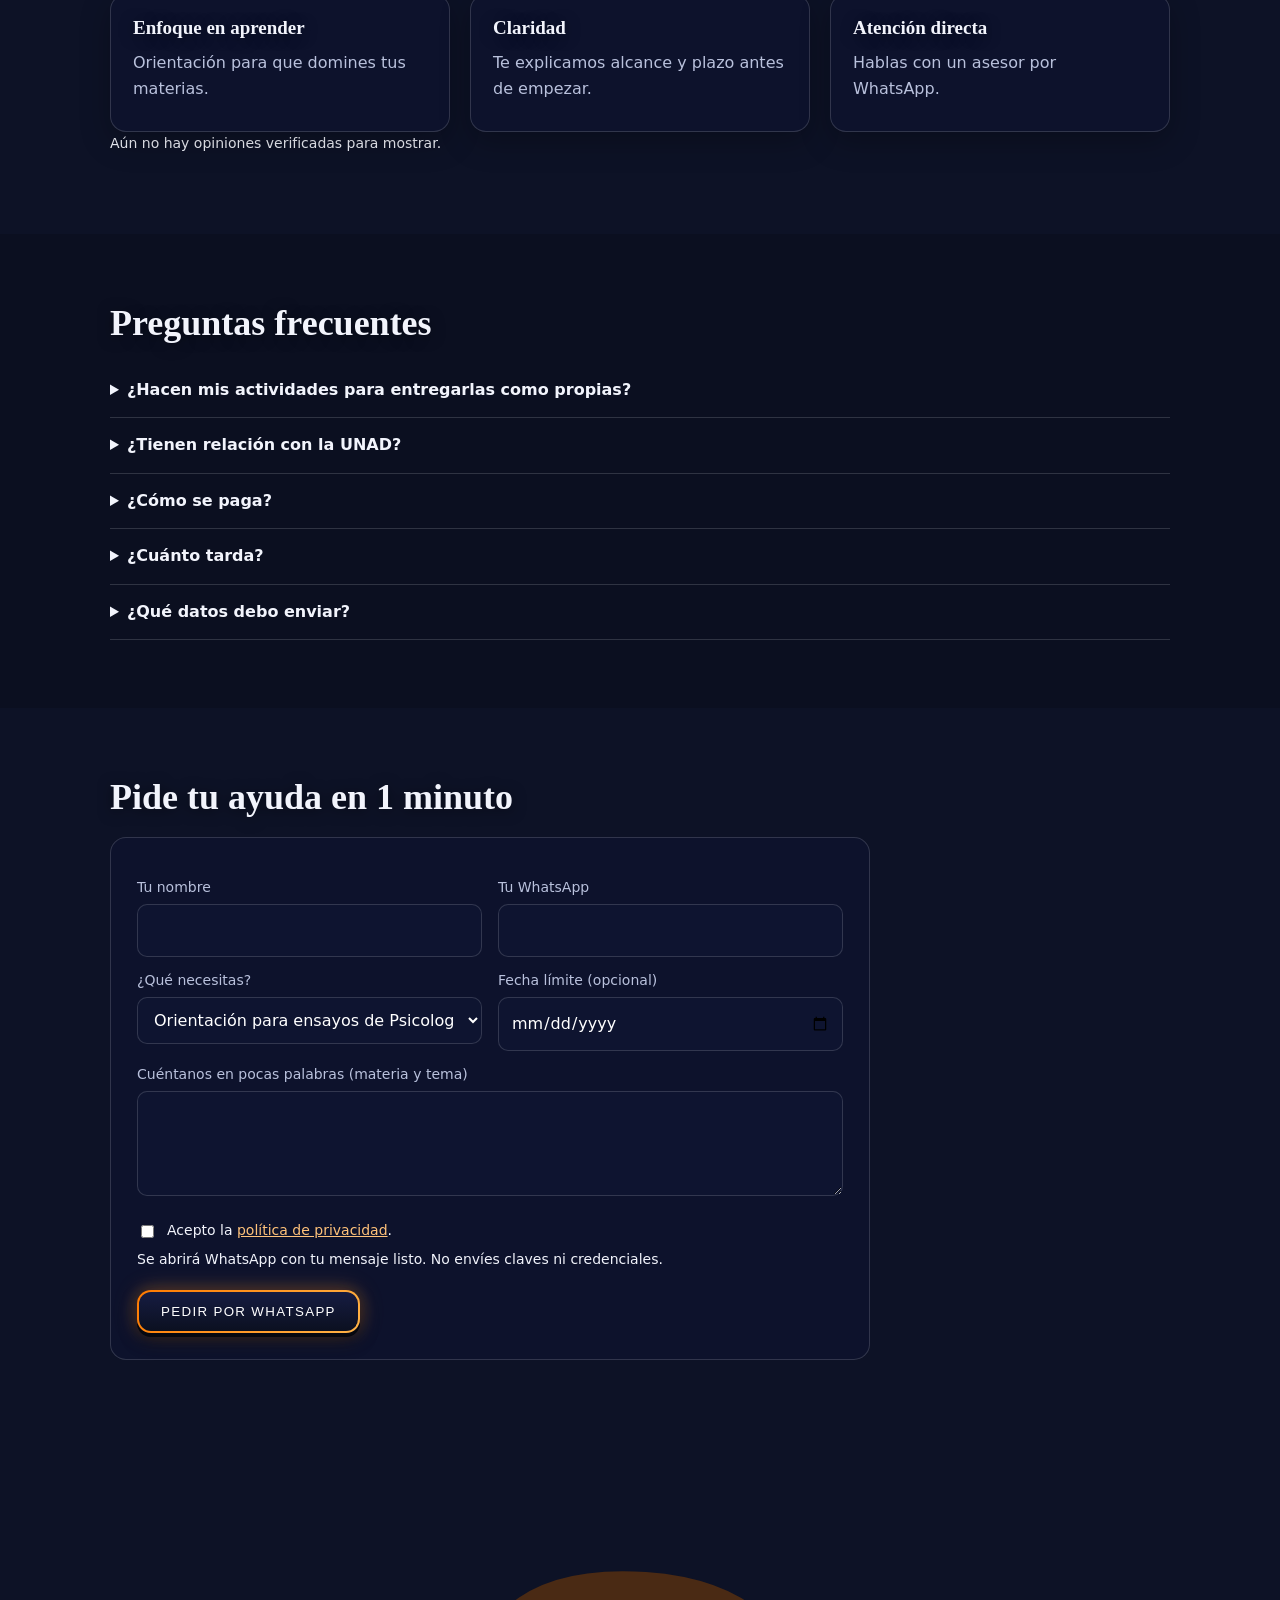
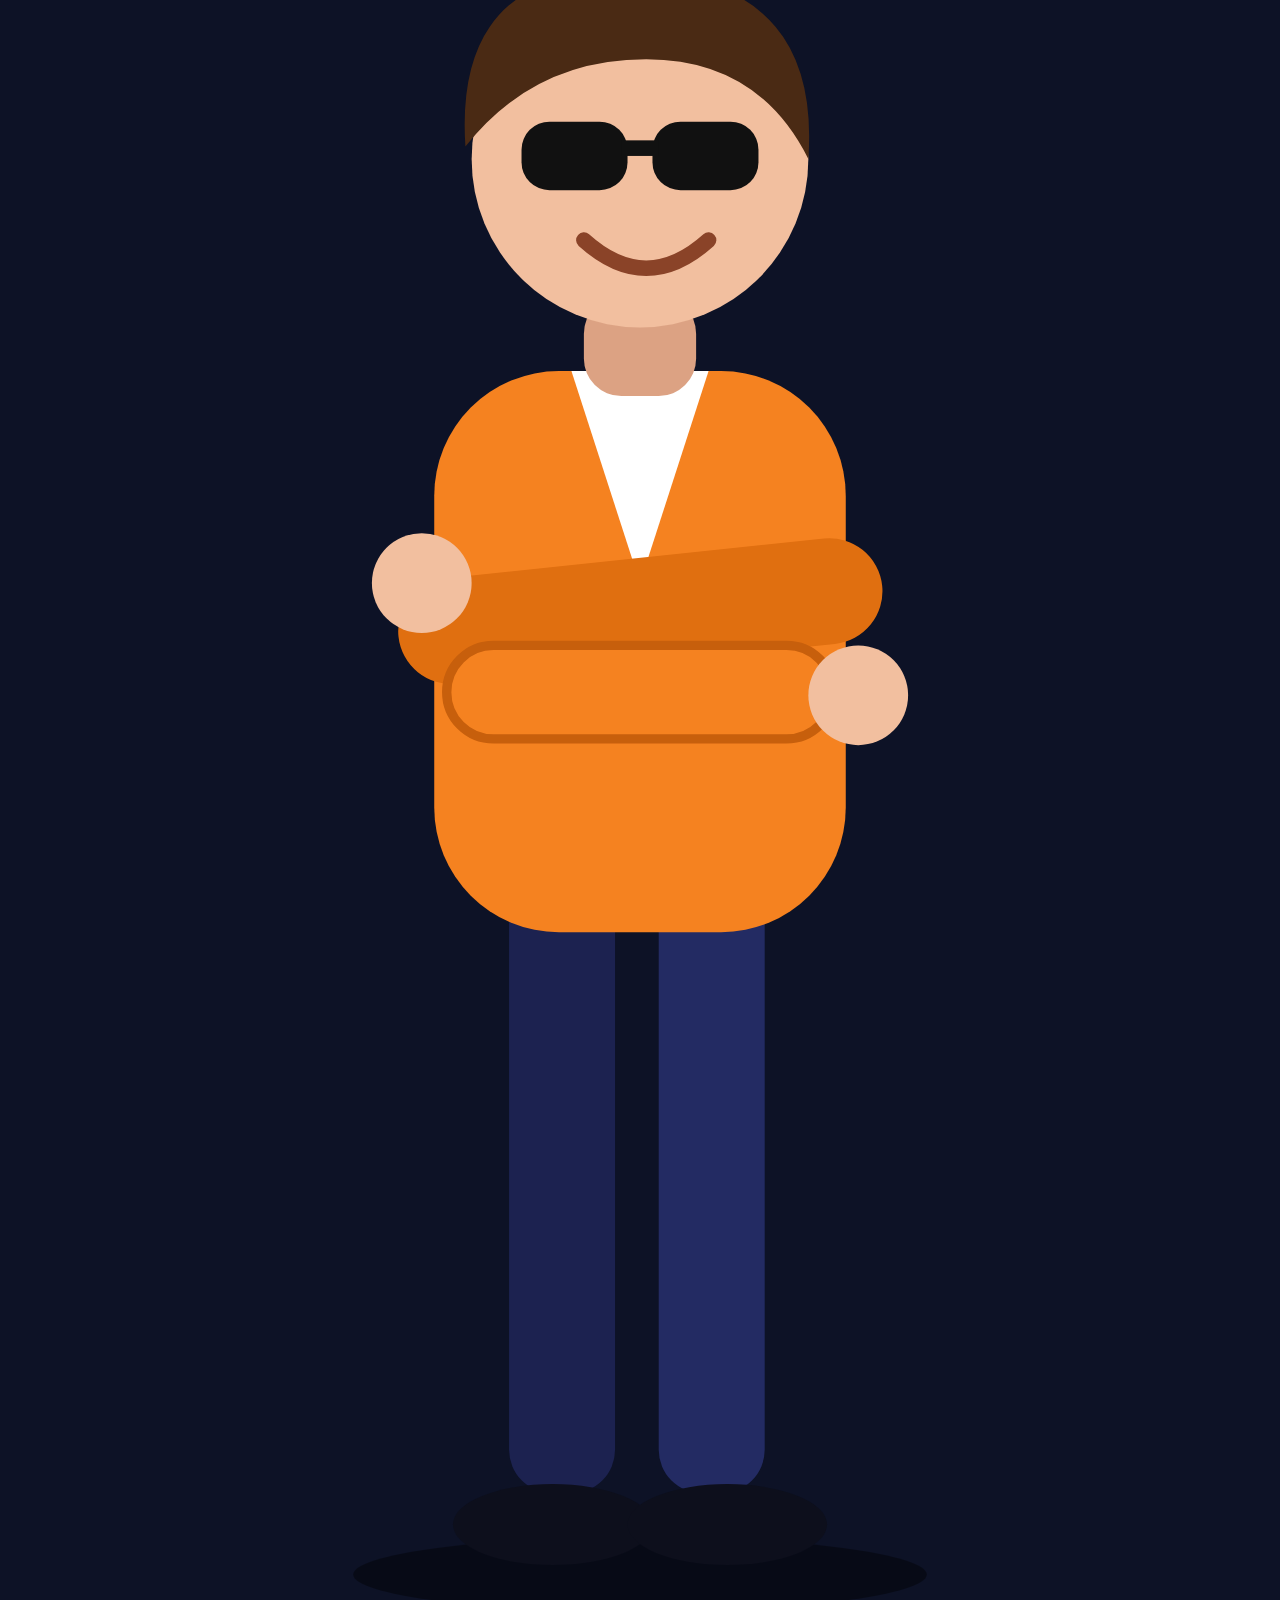
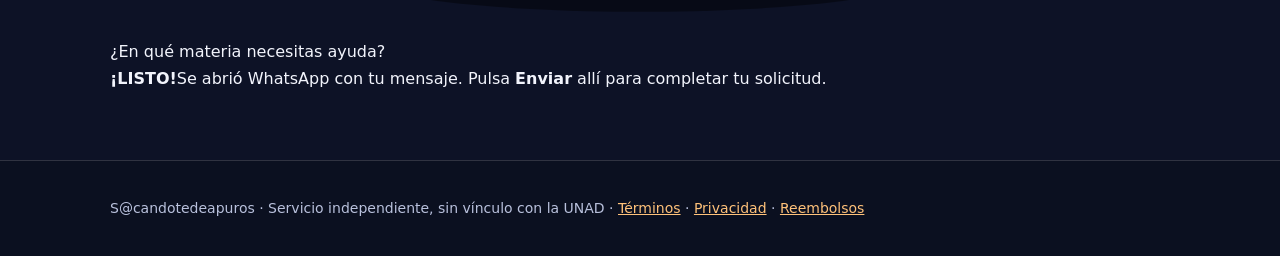
==== commit 67ee889c: "Update index.html" ====
--- a/index.html
+++ b/index.html
@@ -38,7 +38,7 @@
 <details><summary>¿Qué datos debo enviar?</summary><p>Solo los necesarios. Nunca claves del campus virtual ni credenciales.</p></details></div></section>
 
 <section id="pedir"><div class="w"><h2>Pide tu ayuda en 1 minuto</h2>
-<form id="form" novalidate><input class="hp" name="web" tabindex="-1" autocomplete="off" aria-hidden="true">
+<div class="pedir-grid"><form id="form" novalidate><input class="hp" name="web" tabindex="-1" autocomplete="off" aria-hidden="true">
 <div class="cols"><div><label for="nombre">Tu nombre</label><input id="nombre" name="nombre" required></div>
 <div><label for="tel">Tu WhatsApp</label><input id="tel" name="tel" inputmode="tel" required></div>
 <div><label for="tipo">¿Qué necesitas?</label><select id="tipo" name="tipo"></select></div>
@@ -46,7 +46,23 @@
 <label for="necesidad">Cuéntanos en pocas palabras (materia y tema)</label><textarea id="necesidad" name="necesidad" rows="3" maxlength="800" required></textarea>
 <div class="chk"><input type="checkbox" id="privacidad" name="privacidad"><label for="privacidad">Acepto la <a href="legal/privacidad.html">política de privacidad</a>.</label></div>
 <p class="mini">Se abrirá WhatsApp con tu mensaje listo. No envíes claves ni credenciales.</p>
-<button class="btn" type="submit">Pedir por WhatsApp</button></form></div></section>
+<button class="btn" type="submit">Pedir por WhatsApp</button></form>
+<div class="stage" id="stage" aria-live="polite">
+<svg class="char" viewBox="0 0 170 300" role="img" aria-label="Asesor amigable con los brazos cruzados">
+<ellipse cx="85" cy="291" rx="46" ry="6" fill="rgba(0,0,0,.4)"/>
+<rect x="64" y="170" width="17" height="108" rx="7" fill="#1c2250"/><rect x="88" y="170" width="17" height="108" rx="7" fill="#232b63"/>
+<ellipse cx="71" cy="283" rx="16" ry="6.5" fill="#0d0f1c"/><ellipse cx="99" cy="283" rx="16" ry="6.5" fill="#0d0f1c"/>
+<rect x="52" y="98" width="66" height="90" rx="20" fill="#f58220"/><polygon points="74,98 96,98 85,132" fill="#fff"/>
+<rect x="76" y="86" width="18" height="16" rx="6" fill="#dca283"/>
+<rect x="46" y="128" width="78" height="17" rx="8.5" fill="#e06f10" transform="rotate(-6 85 136)"/><rect x="54" y="142" width="62" height="15" rx="7.5" fill="#f58220" stroke="#c75f0c" stroke-width="1.5"/>
+<circle cx="50" cy="132" r="8" fill="#f2bf9f"/><circle cx="120" cy="150" r="8" fill="#f2bf9f"/>
+<circle cx="85" cy="64" r="27" fill="#f2bf9f"/>
+<path d="M57 62Q55 32 86 34Q114 36 112 64Q104 48 86 48Q68 48 57 62Z" fill="#4a2a14"/>
+<rect x="66" y="58" width="17" height="11" rx="4.5" fill="#111"/><rect x="87" y="58" width="17" height="11" rx="4.5" fill="#111"/><rect x="82" y="61" width="6" height="2.5" fill="#111"/>
+<path d="M76 77Q86 86 96 77" stroke="#8a4328" stroke-width="2.5" fill="none" stroke-linecap="round"/></svg>
+<div class="bubble" id="burbuja">¿En qué materia necesitas ayuda?</div>
+<div class="okbox" id="okbox"><strong>¡LISTO!</strong><span>Se abrió WhatsApp con tu mensaje. Pulsa <b>Enviar</b> allí para completar tu solicitud.</span></div></div>
+</div></div></section>
 </main>
 <footer><div class="w">S@candotedeapuros · Servicio independiente, sin vínculo con la UNAD · <a href="legal/terminos.html">Términos</a> · <a href="legal/privacidad.html">Privacidad</a> · <a href="legal/politica-reembolsos.html">Reembolsos</a></div></footer>
 
@@ -123,9 +139,10 @@
  if(!/^\+?[0-9\s-]{7,15}$/.test(d.tel.trim()))er.push("WhatsApp no válido.");
  if(d.necesidad.trim().length<5)er.push("Cuéntanos qué necesitas.");
  if(!f.privacidad.checked)er.push("Acepta la política de privacidad.");
- if(er.length)return aviso(er.join(" "),false);
+ if(er.length){var sg=$("#stage");sg.classList.remove("no");void sg.offsetWidth;sg.classList.add("no");return aviso(er.join(" "),false)}
  var l=items();wa("Hola, soy "+limpiar(d.nombre)+" (estudiante de Psicología UNAD).\nWhatsApp: "+limpiar(d.tel)+"\nNecesito: "+limpiar(d.tipo)+"\nFecha límite: "+limpiar(d.fecha||"-")+"\nDetalle: "+limpiar(d.necesidad)+(l.length?"\n\n"+resumen():""));
- aviso("Se abrió WhatsApp. Tu mensaje no se envía hasta que pulses Enviar.")};
+ aviso("Se abrió WhatsApp. Tu mensaje no se envía hasta que pulses Enviar.");var st=$("#stage");st.classList.remove("no");st.classList.add("ok");st.scrollIntoView({behavior:"smooth",block:"center"})};
+$("#form").addEventListener("input",function(){$("#stage").classList.remove("ok")});
 
 /* Chatbot sin API (para IA usa un backend seguro, nunca claves en GitHub) */
 var R=[{k:["servicio","ofrecen"],r:"Ofrecemos tutorías, revisión, normas APA, material de estudio y orientación para Psicología UNAD.",ir:"#catalogo"},
--- a/css/styles.css
+++ b/css/styles.css
@@ -91,3 +91,11 @@
 .nota{align-self:flex-start;margin-top:8px;padding:4px 12px;border-radius:99px;background:rgba(245,130,32,.18);border:1px solid #f58220;color:#ffc27a;font-size:13px;font-weight:700}
 .mas{margin-top:26px;text-align:center}
 #cb-btn{color:#1a1200}
+#trabajos-grid{grid-template-columns:repeat(auto-fill,minmax(160px,1fr));gap:14px}
+.work{margin:0;padding:0;background:var(--card);border:1px solid var(--bd);border-radius:var(--r);overflow:hidden;backdrop-filter:blur(10px)}
+.work img{width:100%;aspect-ratio:4/3;object-fit:cover;display:block;cursor:zoom-in;margin:0;border-radius:0}
+.work figcaption{display:flex;justify-content:space-between;align-items:center;gap:8px;padding:10px 12px;font-size:13px;color:var(--mut)}
+.work .nota{margin:0;align-self:auto;padding:2px 10px}
+#lb{position:fixed;inset:0;z-index:80;background:rgba(5,7,15,.93);display:flex;align-items:center;justify-content:center;padding:16px;cursor:zoom-out}#lb[hidden]{display:none}
+#lb img{max-width:100%;max-height:100%;border-radius:10px}
+@media(min-width:640px){#trabajos-grid{grid-template-columns:repeat(auto-fill,minmax(240px,1fr));gap:18px}}
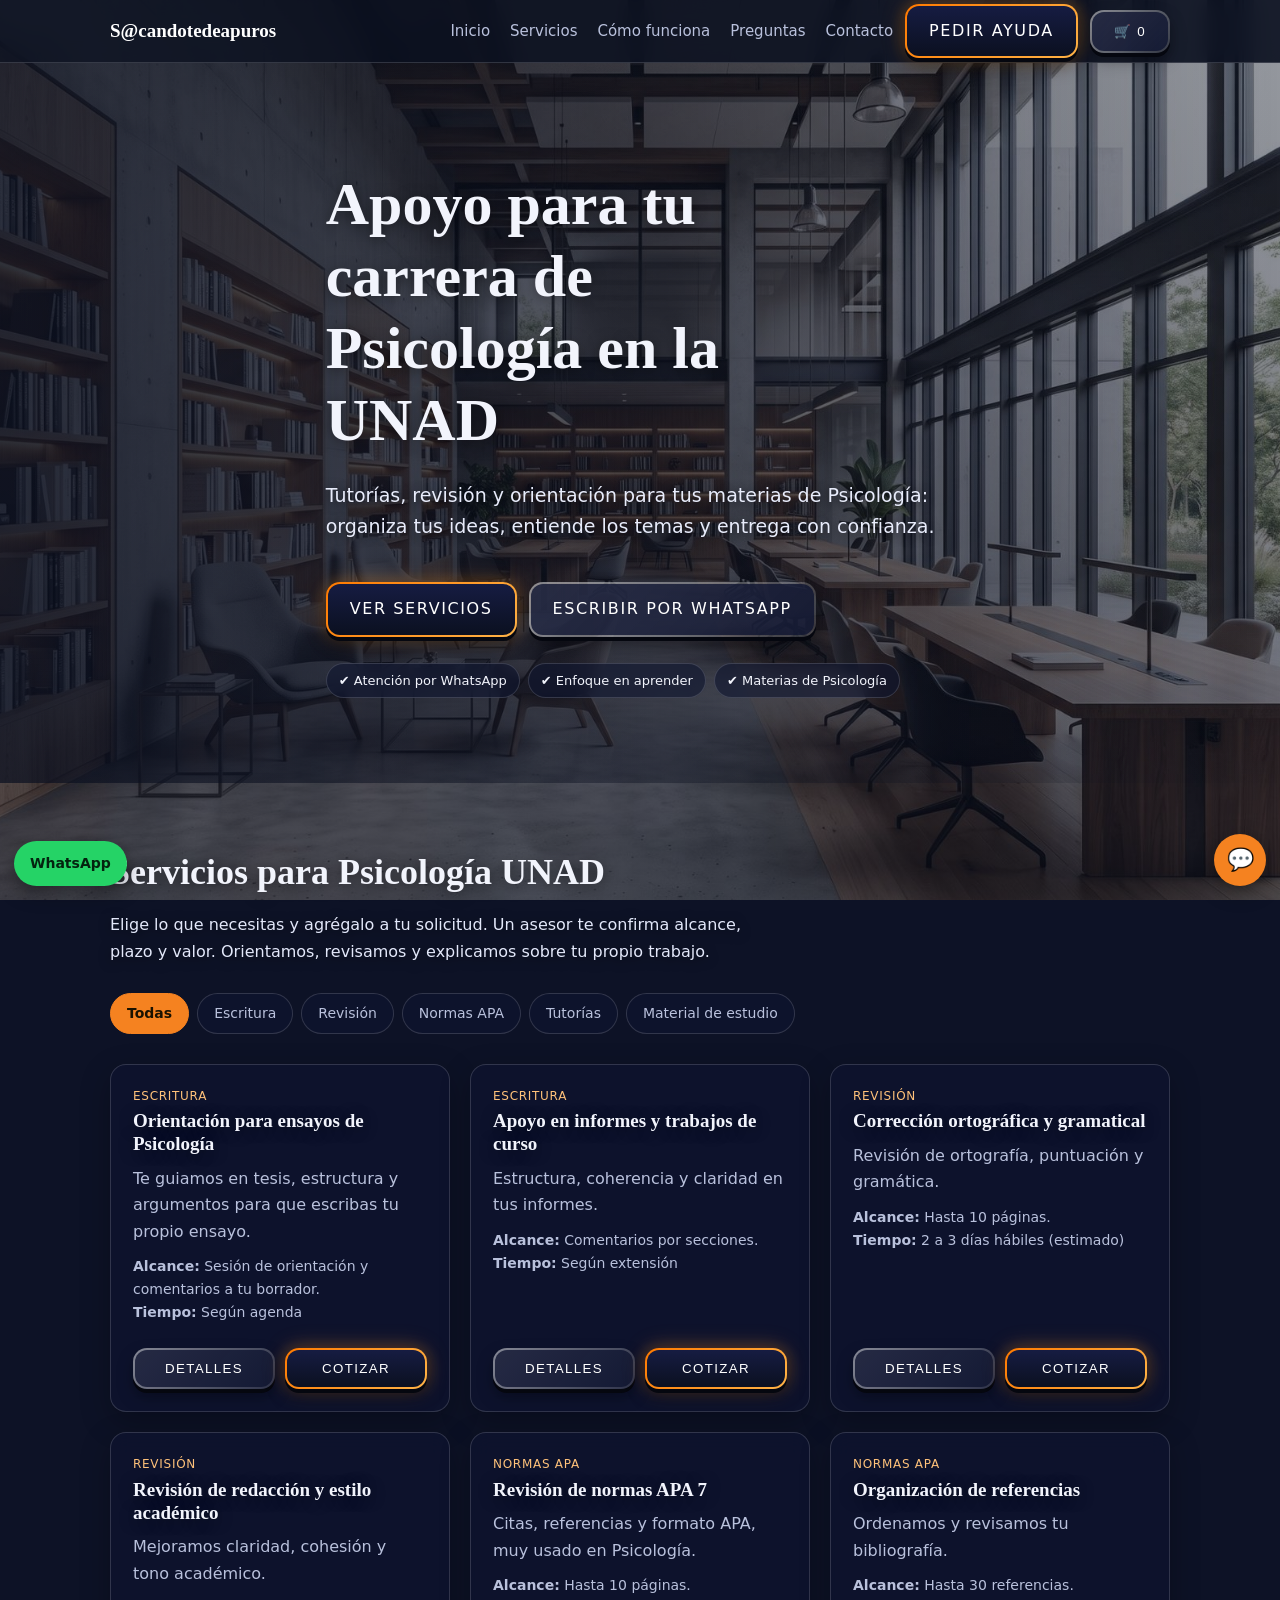
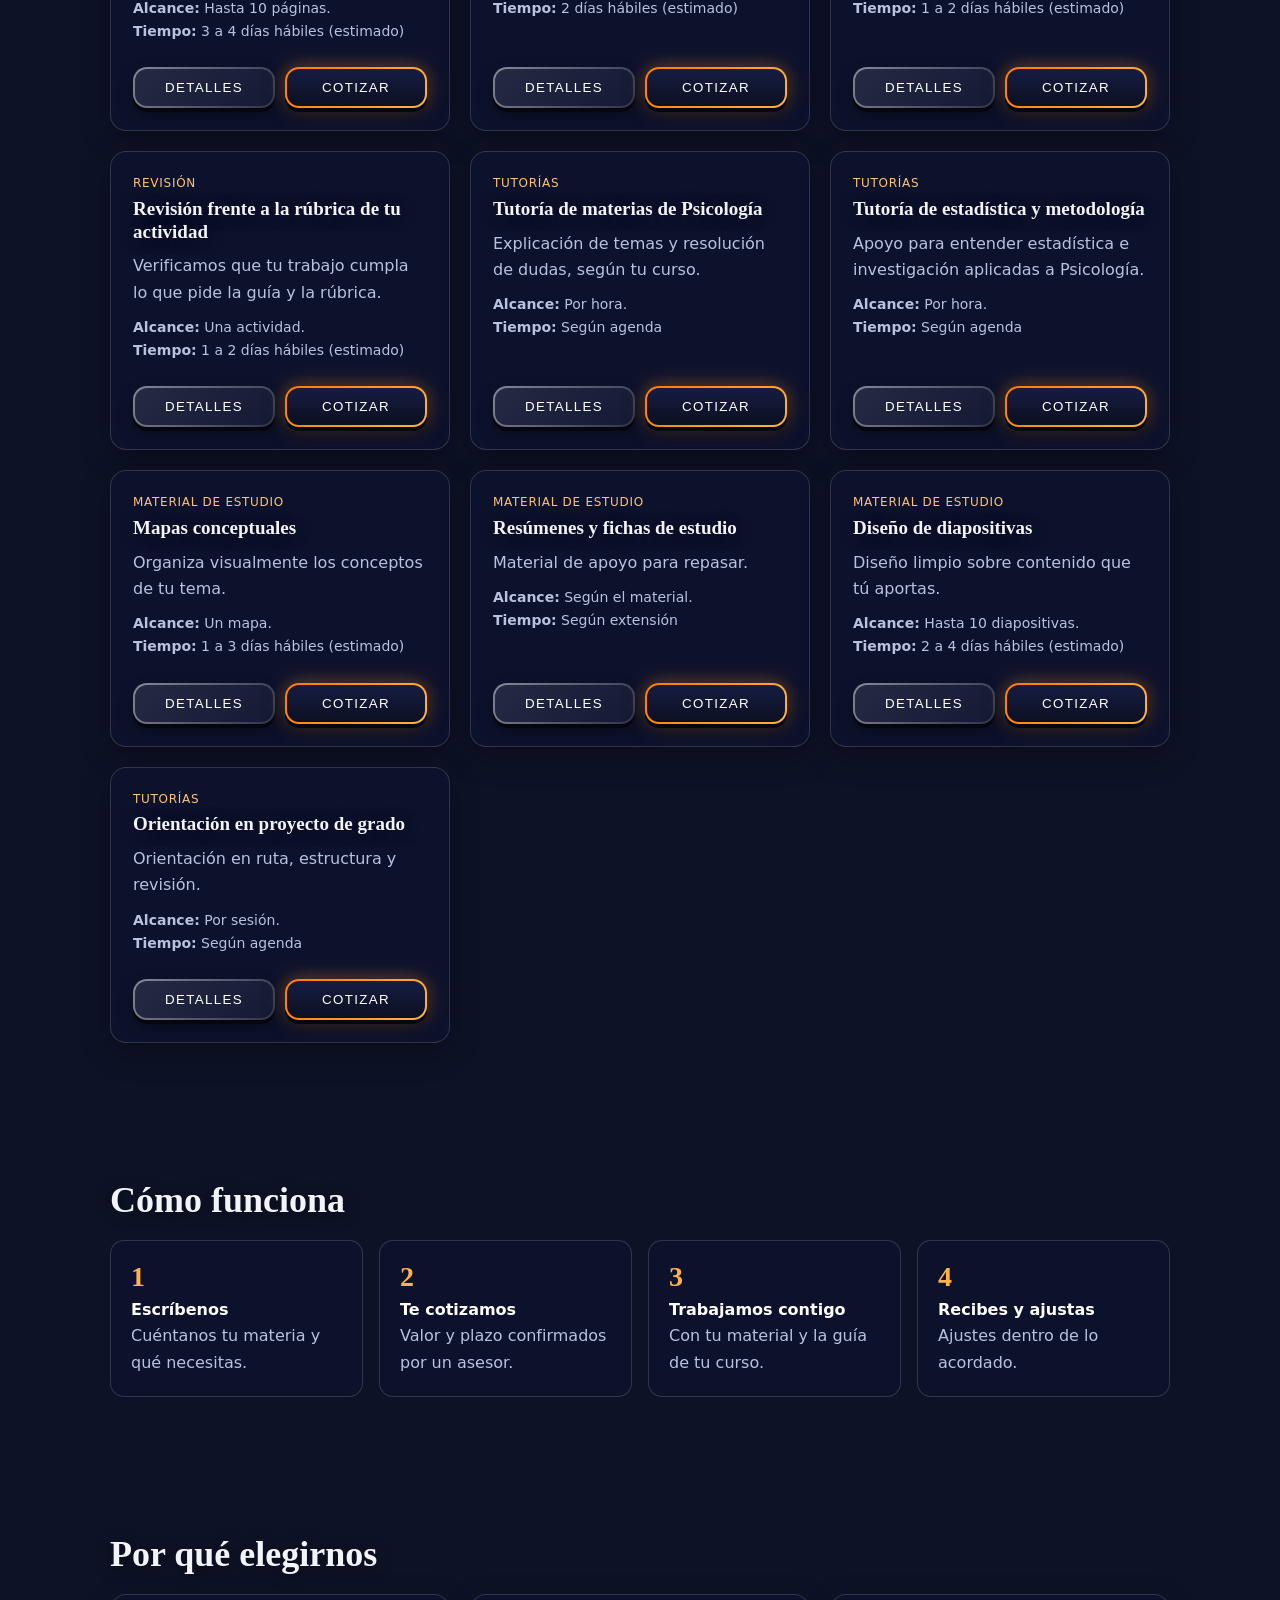
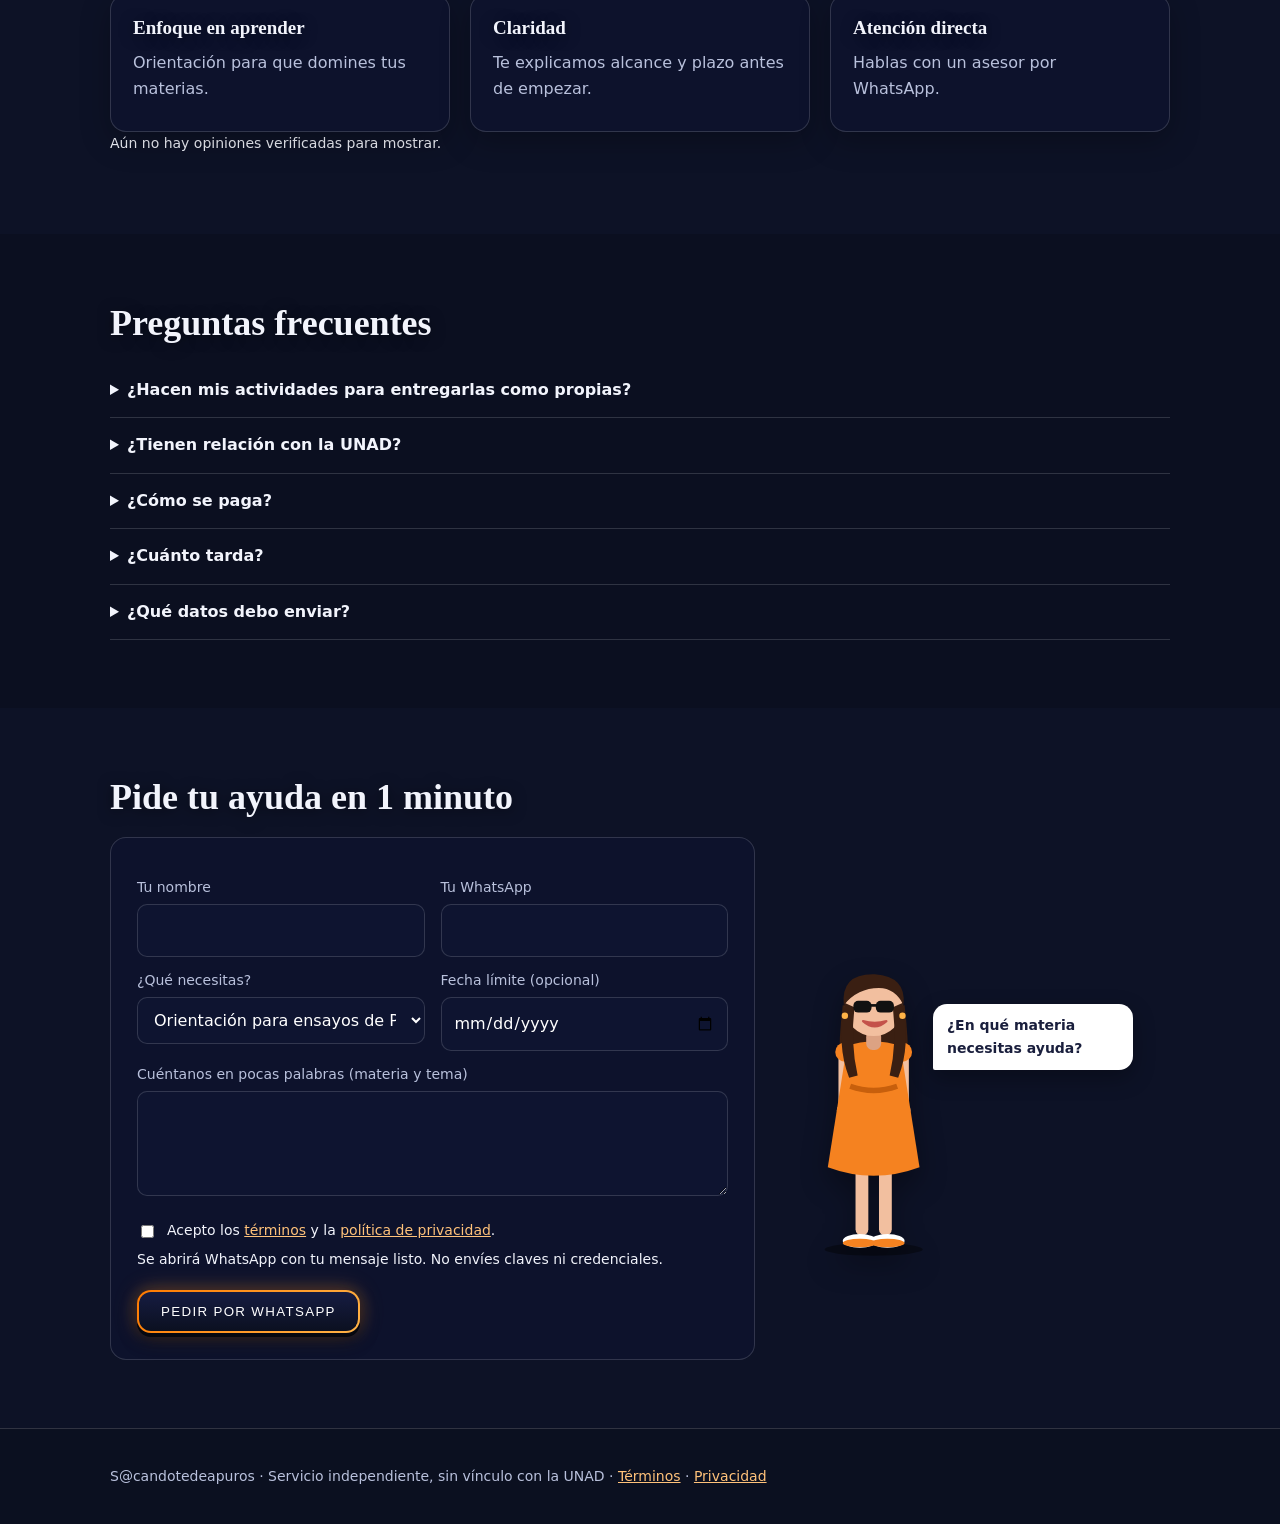
==== commit 41ca88e2: "Update index.html" ====
--- a/index.html
+++ b/index.html
@@ -44,27 +44,33 @@
 <div><label for="tipo">¿Qué necesitas?</label><select id="tipo" name="tipo"></select></div>
 <div><label for="fecha">Fecha límite (opcional)</label><input id="fecha" name="fecha" type="date"></div></div>
 <label for="necesidad">Cuéntanos en pocas palabras (materia y tema)</label><textarea id="necesidad" name="necesidad" rows="3" maxlength="800" required></textarea>
-<div class="chk"><input type="checkbox" id="privacidad" name="privacidad"><label for="privacidad">Acepto la <a href="legal/privacidad.html">política de privacidad</a>.</label></div>
+<div class="chk"><input type="checkbox" id="privacidad" name="privacidad"><label for="privacidad">Acepto los <a href="legal/terminos.html">términos</a> y la <a href="legal/privacidad.html">política de privacidad</a>.</label></div>
 <p class="mini">Se abrirá WhatsApp con tu mensaje listo. No envíes claves ni credenciales.</p>
 <button class="btn" type="submit">Pedir por WhatsApp</button></form>
 <div class="stage" id="stage" aria-live="polite">
-<svg class="char" viewBox="0 0 170 300" role="img" aria-label="Asesor amigable con los brazos cruzados">
+<svg class="char" viewBox="0 0 170 300" role="img" aria-label="Asesora amigable bailando">
 <ellipse cx="85" cy="291" rx="46" ry="6" fill="rgba(0,0,0,.4)"/>
-<rect x="64" y="170" width="17" height="108" rx="7" fill="#1c2250"/><rect x="88" y="170" width="17" height="108" rx="7" fill="#232b63"/>
-<ellipse cx="71" cy="283" rx="16" ry="6.5" fill="#0d0f1c"/><ellipse cx="99" cy="283" rx="16" ry="6.5" fill="#0d0f1c"/>
-<rect x="52" y="98" width="66" height="90" rx="20" fill="#f58220"/><polygon points="74,98 96,98 85,132" fill="#fff"/>
-<rect x="76" y="86" width="18" height="16" rx="6" fill="#dca283"/>
-<rect x="46" y="128" width="78" height="17" rx="8.5" fill="#e06f10" transform="rotate(-6 85 136)"/><rect x="54" y="142" width="62" height="15" rx="7.5" fill="#f58220" stroke="#c75f0c" stroke-width="1.5"/>
-<circle cx="50" cy="132" r="8" fill="#f2bf9f"/><circle cx="120" cy="150" r="8" fill="#f2bf9f"/>
+<g class="cuerpo">
+<rect class="pierL" x="68" y="205" width="12" height="73" rx="6" fill="#f2bf9f"/><rect class="pierR" x="90" y="205" width="12" height="73" rx="6" fill="#f2bf9f"/>
+<ellipse cx="72" cy="283" rx="16" ry="6.5" fill="#fff"/><ellipse cx="98" cy="283" rx="16" ry="6.5" fill="#fff"/><ellipse cx="72" cy="285" rx="16" ry="4" fill="#f58220"/><ellipse cx="98" cy="285" rx="16" ry="4" fill="#f58220"/>
+<path d="M56 62Q48 130 60 152L110 152Q122 130 114 62Z" fill="#3a1f12"/>
+<g class="armL"><rect x="52" y="102" width="12" height="58" rx="6" fill="#f2bf9f"/><circle cx="58" cy="161" r="7.5" fill="#f2bf9f"/></g>
+<g class="armR"><rect x="106" y="102" width="12" height="58" rx="6" fill="#f2bf9f"/><circle cx="112" cy="161" r="7.5" fill="#f2bf9f"/></g>
+<path class="falda" d="M60 100Q85 92 110 100L128 214Q85 230 42 214Z" fill="#f58220"/><path d="M63 138Q85 146 107 138" stroke="#c75f0c" stroke-width="5" fill="none"/>
+<circle cx="58" cy="106" r="9" fill="#f58220"/><circle cx="112" cy="106" r="9" fill="#f58220"/>
+<rect x="78" y="86" width="14" height="18" rx="6" fill="#dca283"/>
 <circle cx="85" cy="64" r="27" fill="#f2bf9f"/>
-<path d="M57 62Q55 32 86 34Q114 36 112 64Q104 48 86 48Q68 48 57 62Z" fill="#4a2a14"/>
+<path d="M57 62Q54 32 86 33Q116 35 113 62Q105 46 90 46Q70 46 57 62Z" fill="#3a1f12"/>
+<path d="M58 60Q50 100 62 130L70 128Q63 98 67 64Z" fill="#3a1f12"/><path d="M112 60Q120 100 108 130L100 128Q107 98 103 64Z" fill="#3a1f12"/>
 <rect x="66" y="58" width="17" height="11" rx="4.5" fill="#111"/><rect x="87" y="58" width="17" height="11" rx="4.5" fill="#111"/><rect x="82" y="61" width="6" height="2.5" fill="#111"/>
-<path d="M76 77Q86 86 96 77" stroke="#8a4328" stroke-width="2.5" fill="none" stroke-linecap="round"/></svg>
+<path d="M75 77Q86 87 97 77Q86 80 75 77Z" fill="#c4524a" stroke="#c4524a" stroke-width="2" stroke-linejoin="round"/>
+<circle cx="58" cy="72" r="3" fill="#ffb347"/><circle cx="112" cy="72" r="3" fill="#ffb347"/>
+</g></svg>
 <div class="bubble" id="burbuja">¿En qué materia necesitas ayuda?</div>
 <div class="okbox" id="okbox"><strong>¡LISTO!</strong><span>Se abrió WhatsApp con tu mensaje. Pulsa <b>Enviar</b> allí para completar tu solicitud.</span></div></div>
 </div></div></section>
 </main>
-<footer><div class="w">S@candotedeapuros · Servicio independiente, sin vínculo con la UNAD · <a href="legal/terminos.html">Términos</a> · <a href="legal/privacidad.html">Privacidad</a> · <a href="legal/politica-reembolsos.html">Reembolsos</a></div></footer>
+<footer><div class="w">S@candotedeapuros · Servicio independiente, sin vínculo con la UNAD · <a href="legal/terminos.html">Términos</a> · <a href="legal/privacidad.html">Privacidad</a></div></footer>
 
 <aside id="panel" aria-label="Carrito"><div style="display:flex;justify-content:space-between;gap:8px"><h3>Mi solicitud</h3><button class="btn sec" id="cerrarCarrito" type="button">Seguir viendo</button></div>
 <ul id="lineas"></ul><p class="mini">Un asesor te confirmará alcance, plazo y valor. Esto no es un pago.</p>
@@ -138,7 +144,7 @@
  if(d.nombre.trim().length<2)er.push("Escribe tu nombre.");
  if(!/^\+?[0-9\s-]{7,15}$/.test(d.tel.trim()))er.push("WhatsApp no válido.");
  if(d.necesidad.trim().length<5)er.push("Cuéntanos qué necesitas.");
- if(!f.privacidad.checked)er.push("Acepta la política de privacidad.");
+ if(!f.privacidad.checked)er.push("Acepta los términos y la política de privacidad.");
  if(er.length){var sg=$("#stage");sg.classList.remove("no");void sg.offsetWidth;sg.classList.add("no");return aviso(er.join(" "),false)}
  var l=items();wa("Hola, soy "+limpiar(d.nombre)+" (estudiante de Psicología UNAD).\nWhatsApp: "+limpiar(d.tel)+"\nNecesito: "+limpiar(d.tipo)+"\nFecha límite: "+limpiar(d.fecha||"-")+"\nDetalle: "+limpiar(d.necesidad)+(l.length?"\n\n"+resumen():""));
  aviso("Se abrió WhatsApp. Tu mensaje no se envía hasta que pulses Enviar.");var st=$("#stage");st.classList.remove("no");st.classList.add("ok");st.scrollIntoView({behavior:"smooth",block:"center"})};
--- a/css/styles.css
+++ b/css/styles.css
@@ -99,3 +99,19 @@
 #lb{position:fixed;inset:0;z-index:80;background:rgba(5,7,15,.93);display:flex;align-items:center;justify-content:center;padding:16px;cursor:zoom-out}#lb[hidden]{display:none}
 #lb img{max-width:100%;max-height:100%;border-radius:10px}
 @media(min-width:640px){#trabajos-grid{grid-template-columns:repeat(auto-fill,minmax(240px,1fr));gap:18px}}
+
+/* Escena de confirmación */
+.pedir-grid{display:grid;grid-template-columns:1fr;gap:28px;align-items:center}
+#pedir form{max-width:none}
+.stage{position:relative;display:flex;align-items:center;min-height:290px}
+.char{height:280px;width:auto;flex:0 0 auto;position:relative;z-index:2;filter:drop-shadow(0 12px 14px rgba(0,0,0,.35));animation:flota 4.5s ease-in-out infinite}
+.bubble{position:absolute;left:130px;top:22%;max-width:200px;background:#fff;color:#1a1f3d;padding:10px 14px;border-radius:14px 14px 14px 2px;font-size:14px;font-weight:600;box-shadow:0 8px 22px rgba(0,0,0,.3);animation:aparece .6s .3s both}
+.okbox{position:absolute;left:110px;top:50%;width:calc(100% - 125px);max-width:310px;padding:18px 20px;border-radius:12px;background:#2f8f46;color:#fff;box-shadow:0 12px 30px rgba(0,0,0,.4);display:flex;flex-direction:column;gap:6px;z-index:1;font-size:14px;line-height:1.45;opacity:0;transform:translateY(-50%) scaleX(.05);transform-origin:left center;transition:transform .55s cubic-bezier(.2,.9,.3,1.15),opacity .3s;pointer-events:none}
+.okbox strong{font:700 22px Georgia,serif;letter-spacing:.04em}
+.stage.ok .okbox{opacity:1;transform:translateY(-50%) scaleX(1)}.stage.ok .bubble{display:none}
+.stage.no .char{animation:sacude .45s}
+@keyframes flota{0%,100%{transform:translateY(0)}50%{transform:translateY(-6px)}}
+@keyframes aparece{from{opacity:0;transform:translateY(8px)}to{opacity:1;transform:none}}
+@keyframes sacude{0%,100%{transform:translateX(0)}20%{transform:translateX(-7px)}40%{transform:translateX(7px)}60%{transform:translateX(-5px)}80%{transform:translateX(5px)}}
+@media(min-width:900px){.pedir-grid{grid-template-columns:1.25fr .75fr}.stage{min-height:340px}.char{height:320px}.bubble{left:150px}.okbox{left:128px;width:calc(100% - 140px)}}
+@media(prefers-reduced-motion:reduce){.char,.bubble,.stage.no .char{animation:none!important}}
